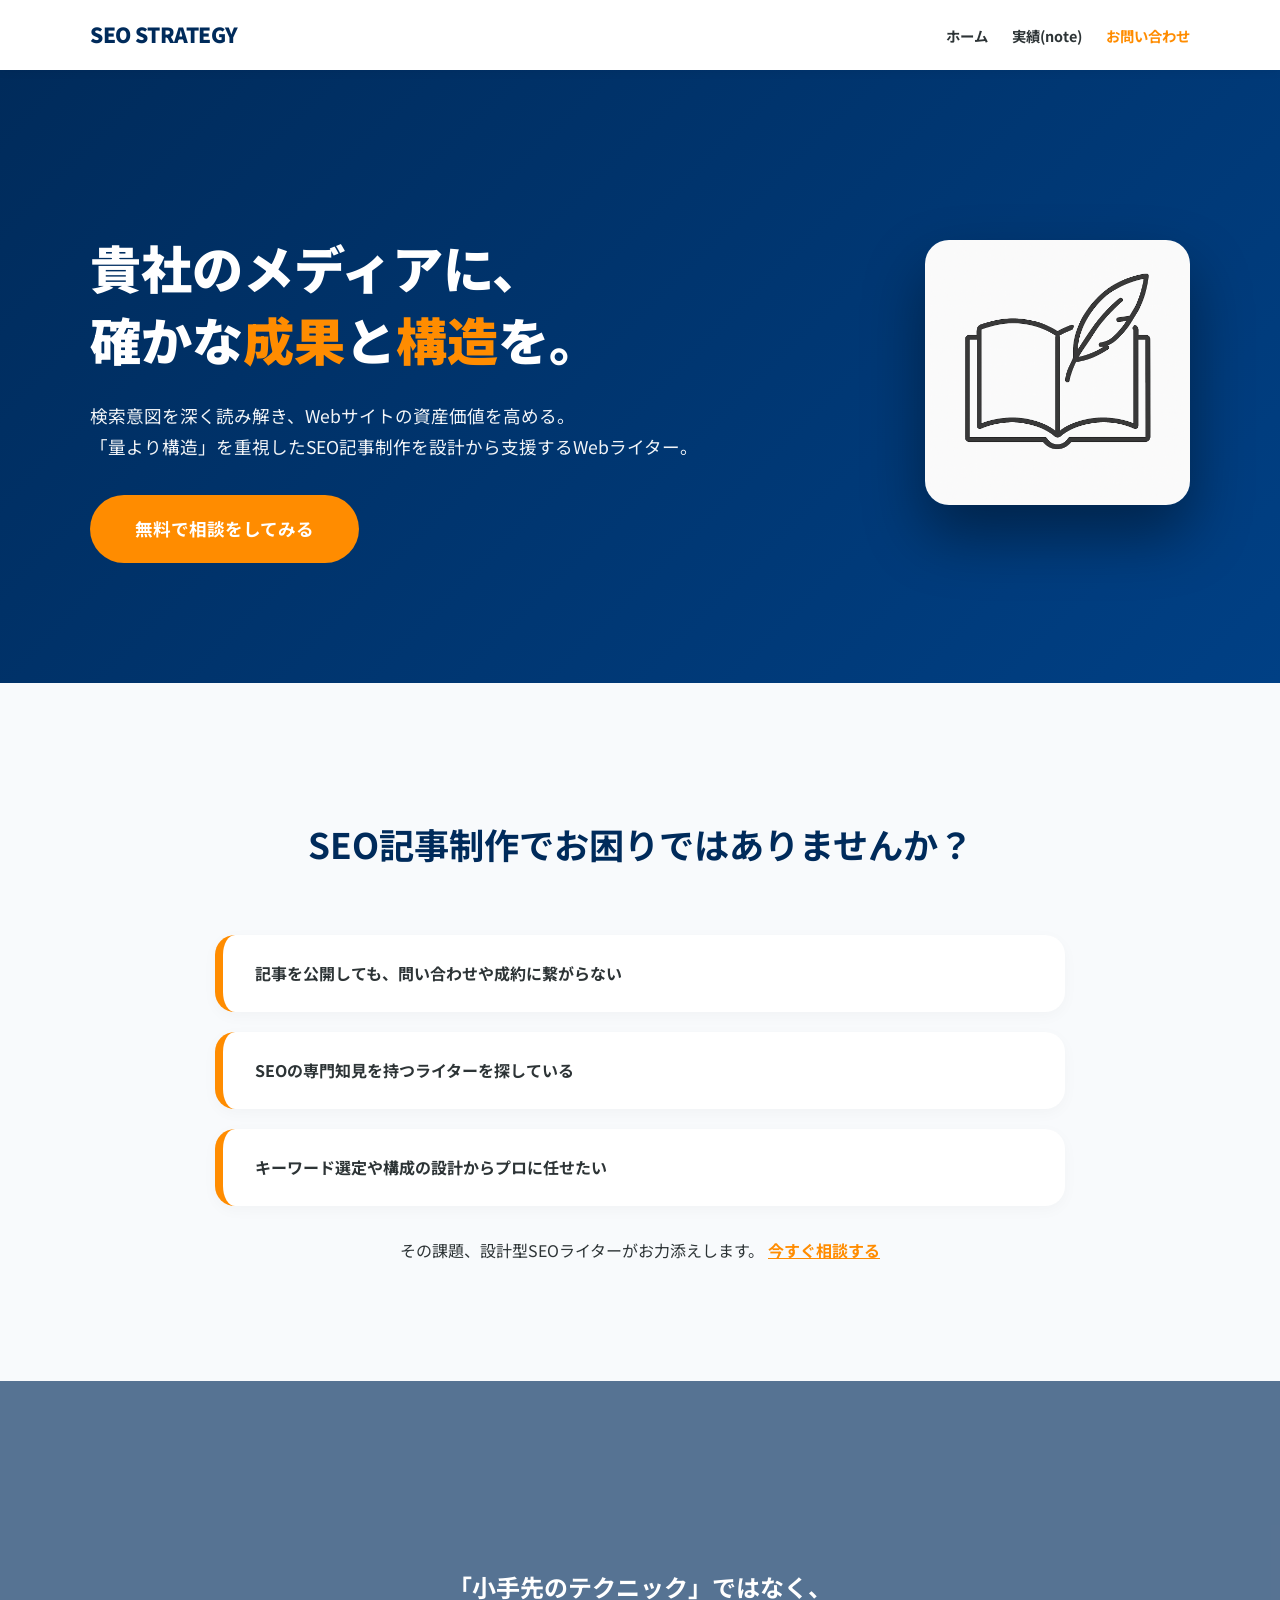
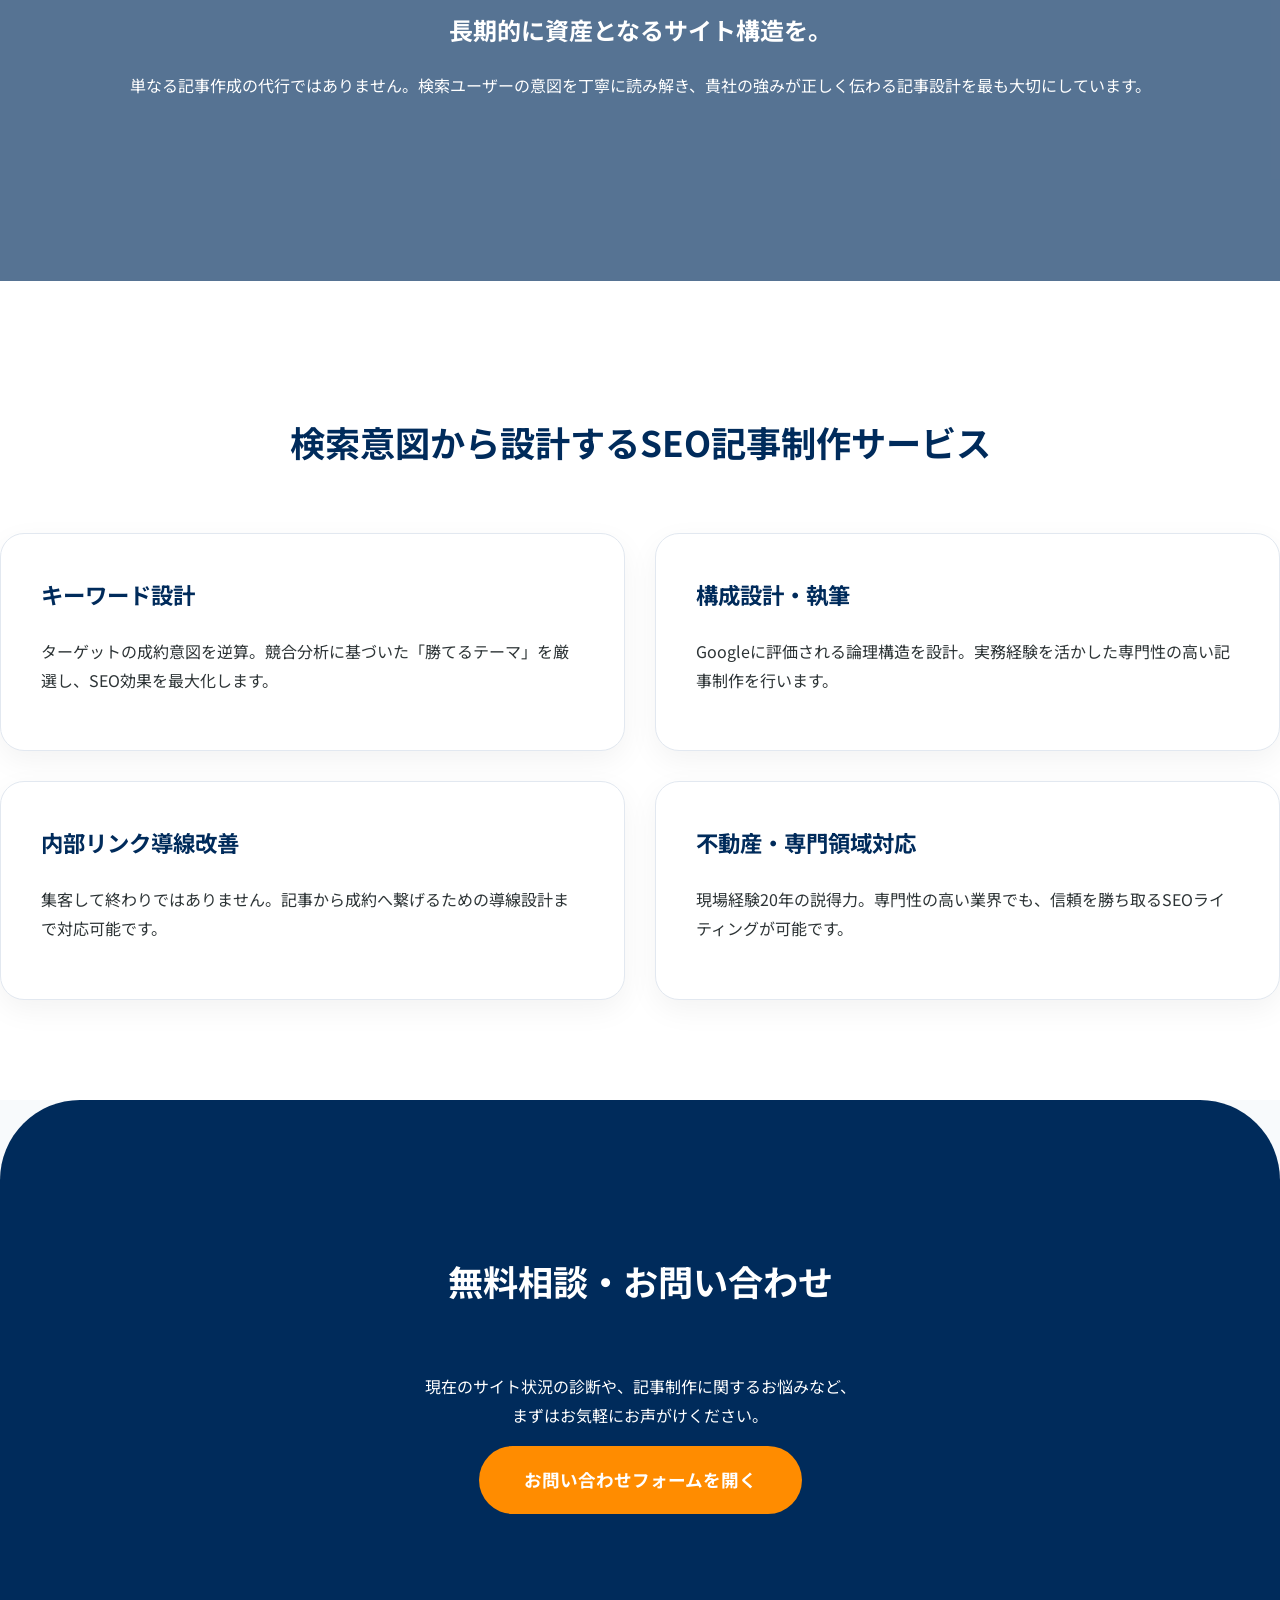
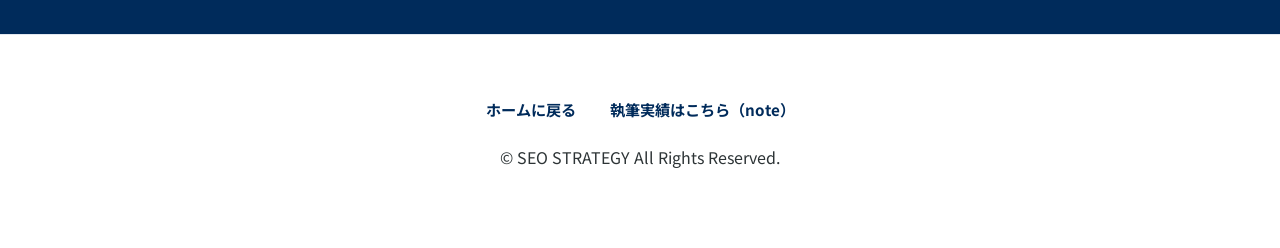
==== lp-seo.html @ 0bffab8c "Update lp-seo.html" ====
<!DOCTYPE html>
<html lang="ja">
<head>
<meta charset="UTF-8">
<meta name="viewport" content="width=device-width, initial-scale=1.0">
<!-- SEO診断反映：タイトルとMetaタグ -->
<title>SEO記事制作｜検索意図から設計するWebライター</title>
<meta name="description" content="SEO記事制作でお困りの企業様へ。検索意図の分析から構成設計まで、成果にこだわるWebライターが貴社のメディア運営をサポートします。">

<!-- Google Fonts -->
<link rel="preconnect" href="https://fonts.googleapis.com">
<link rel="preconnect" href="https://fonts.gstatic.com" crossorigin>
<link href="https://fonts.googleapis.com/css2?family=Noto+Sans+JP:wght@400;700;900&display=swap" rel="stylesheet">

<style>
:root{
  --primary: #002B5B;
  --accent: #FF8C00;
  --bg-light: #F8FAFC;
  --surface: #ffffff;
  --text-main: #2D3436;
  --text-sub: #636E72;
  --line: #E2E8F0;
  --max-width: 1100px;
}

*{
  box-sizing: border-box;
}

html {
  scroll-behavior: smooth;
}

body{
  margin: 0;
  font-family: 'Noto Sans JP', sans-serif;
  background: var(--bg-light);
  color: var(--text-main);
  line-height: 1.8;
  overflow-x: hidden;
}

/* ① フェードイン用CSS */
.fade {
  opacity: 0;
  transform: translateY(30px);
  transition: opacity 1s ease-out, transform 0.8s ease-out;
}

.fade.show {
  opacity: 1;
  transform: translateY(0);
}

.delay-1 { transition-delay: 0.2s; }
.delay-2 { transition-delay: 0.4s; }
.delay-3 { transition-delay: 0.6s; }
.delay-4 { transition-delay: 0.8s; }

/* ヘッダー */
header {
  background: rgba(255, 255, 255, 0.9);
  height: 70px;
  display: flex;
  align-items: center;
  position: sticky;
  top: 0;
  z-index: 1000;
  box-shadow: 0 2px 10px rgba(0,0,0,0.05);
  backdrop-filter: blur(10px);
}

.header-inner {
  width: min(100% - 40px, var(--max-width));
  margin: auto;
  display: flex;
  justify-content: space-between;
  align-items: center;
}

.logo {
  font-weight: 900;
  font-size: 1.3rem;
  color: var(--primary);
  text-decoration: none;
  letter-spacing: -0.02em;
}

.nav-links a {
  margin-left: 20px;
  text-decoration: none;
  color: var(--text-main);
  font-size: 0.9rem;
  font-weight: bold;
}

/* ヒーローエリア */
.hero{
  background: linear-gradient(135deg, var(--primary) 0%, #004085 100%);
  color: #fff;
  padding: 120px 0;
}

.hero-grid{
  display: grid;
  grid-template-columns: 1.5fr 0.5fr; 
  gap: 40px;
  align-items: center;
  width: min(100% - 40px, var(--max-width));
  margin: auto;
}

.hero-copy h1{
  font-size: clamp(1.8rem, 4.5vw, 3.2rem);
  line-height: 1.4;
  margin-bottom: 24px;
  font-weight: 900;
}

.hero-copy h1 span{ color: var(--accent); }

.hero-copy p{
  font-size: 1.1rem;
  margin-bottom: 32px;
  opacity: 0.95;
}

.hero-image img{
  width: 100%;
  max-width: 380px;
  border-radius: 24px;
  box-shadow: 0 30px 60px rgba(0,0,0,0.4);
  animation: float 6s ease-in-out infinite;
}

@keyframes float {
  0%, 100% { transform: translateY(0px); }
  50% { transform: translateY(-15px); }
}

/* ボタン */
.btn{
  display: inline-block;
  padding: 18px 45px;
  background: var(--accent);
  color: #fff;
  border-radius: 100px;
  font-weight: 700;
  text-decoration: none;
  transition: transform 0.3s, background 0.3s;
  border: none;
  cursor: pointer;
  font-size: 1.1rem;
}

.btn:hover {
  transform: scale(1.05); /* ②ボタンアニメーション */
  background: #ff9d26;
}

.guide-link {
  color: var(--accent);
  font-weight: bold;
  text-decoration: underline;
}

.section{ padding: 100px 0; }

.section-title{
  text-align: center;
  margin-bottom: 60px;
}

.section-title h2{
  font-size: clamp(1.6rem, 4vw, 2.2rem);
  font-weight: 700;
  color: var(--primary);
}

/* ★ パララックスブロック（about-bg.jpgを使用・絶対に固定） */
.about-parallax {
  height: 500px;
  position: relative;
  display: flex;
  align-items: center;
  justify-content: center;
  color: #fff;
  text-align: center;
  background-image: url('about-bg.jpg'); /* 指定のJPGファイル */
  background-attachment: fixed; /* パララックス */
  background-position: center;
  background-repeat: no-repeat;
  background-size: cover;
  z-index: 1;
}

.about-parallax::before {
  content: "";
  position: absolute;
  top: 0; left: 0; width: 100%; height: 100%;
  background: rgba(0, 43, 91, 0.65);
  z-index: 2;
}

.about-content {
  position: relative;
  z-index: 3;
  padding: 0 20px;
}

/* カード */
.card{
  background: var(--surface);
  border-radius: 24px;
  padding: 40px;
  box-shadow: 0 10px 30px rgba(0,0,0,0.05);
  height: 100%;
  border: 1px solid var(--line);
}

.card h3 { color: var(--primary); margin-top: 0; font-size: 1.4rem; }

.grid-2{ display: grid; grid-template-columns: repeat(2, 1fr); gap: 30px; }

/* お悩み項目 */
.pain-list { max-width: 850px; margin: 0 auto; }
.pain-item {
  background: #fff;
  padding: 24px 32px;
  border-radius: 20px;
  margin-bottom: 20px;
  display: flex;
  align-items: center;
  font-weight: bold;
  border-left: 8px solid var(--accent);
  box-shadow: 0 4px 15px rgba(0,0,0,0.03);
}

/* 問い合わせエリア */
.contact-section {
  background: var(--primary);
  color: #fff;
  padding: 120px 0;
  text-align: center;
  border-radius: 80px 80px 0 0;
}

.contact-box {
  max-width: 800px;
  margin: 0 auto;
}

/* フッター（内部リンク維持） */
footer{
  text-align: center;
  padding: 60px 0;
  background: #fff;
  border-top: 1px solid var(--line);
}

.footer-links { margin-bottom: 20px; }
.footer-links a { margin: 0 15px; text-decoration: none; color: var(--primary); font-size: 0.95rem; font-weight: bold; }

/* ④ スマホ最適化（768px） */
@media (max-width: 768px) {
  .hero { padding: 40px 20px; } 
  .hero-grid { grid-template-columns: 1fr; text-align: center; }
  .hero-image { display: none; }
  .grid-2 { grid-template-columns: 1fr; }
  /* スマホは固定解除 */
  .about-parallax { background-attachment: scroll; height: 350px; }
}
</style>
</head>

<body>

<header>
  <div class="header-inner">
    <a href="index.html" class="logo">SEO STRATEGY</a>
    <nav class="nav-links">
      <a href="index.html">ホーム</a>
      <a href="https://note.com/merry_ivy6817" target="_blank">実績(note)</a>
      <a href="https://forms.gle/dQfw9dndEWchBaC2A" target="_blank" style="color:var(--accent);">お問い合わせ</a>
    </nav>
  </div>
</header>

<section class="hero fade">
  <div class="hero-grid">
    <div class="hero-copy">
      <h1>
        貴社のメディアに、<br>
        確かな<span>成果</span>と<span>構造</span>を。
      </h1>
      <p>
        検索意図を深く読み解き、Webサイトの資産価値を高める。<br>
        「量より構造」を重視したSEO記事制作を設計から支援するWebライター。
      </p>
      <a class="btn" href="https://forms.gle/dQfw9dndEWchBaC2A" target="_blank">無料で相談をしてみる</a>
    </div>
    <div class="hero-image">
      <img src="seo-hero.png" alt="SEO記事制作を支援するWebライター">
    </div>
  </div>
</section>

<section class="section">
  <div class="container">
    <div class="section-title fade">
      <h2>SEO記事制作でお困りではありませんか？</h2>
    </div>
    <div class="pain-list">
      <div class="pain-item fade">記事を公開しても、問い合わせや成約に繋がらない</div>
      <div class="pain-item fade">SEOの専門知見を持つライターを探している</div>
      <div class="pain-item fade">キーワード選定や構成の設計からプロに任せたい</div>
    </div>
    <div style="text-align: center; margin-top: 30px;" class="fade">
      <p>その課題、設計型SEOライターがお力添えします。 <a href="https://forms.gle/dQfw9dndEWchBaC2A" target="_blank" class="guide-link">今すぐ相談する</a></p>
    </div>
  </div>
</section>

<!-- パララックス（セクション自体にfadeをつけないのがコツです） -->
<section class="about-parallax">
  <div class="about-content fade">
    <h2>「小手先のテクニック」ではなく、<br>長期的に資産となるサイト構造を。</h2>
    <p>単なる記事作成の代行ではありません。検索ユーザーの意図を丁寧に読み解き、貴社の強みが正しく伝わる記事設計を最も大切にしています。</p>
  </div>
</section>

<section class="section" style="background:#fff;">
  <div class="container">
    <div class="section-title fade">
      <h2>検索意図から設計するSEO記事制作サービス</h2>
    </div>
    <div class="grid-2">
      <div class="card fade delay-1">
        <h3>キーワード設計</h3>
        <p>ターゲットの成約意図を逆算。競合分析に基づいた「勝てるテーマ」を厳選し、SEO効果を最大化します。</p>
      </div>
      <div class="card fade delay-2">
        <h3>構成設計・執筆</h3>
        <p>Googleに評価される論理構造を設計。実務経験を活かした専門性の高い記事制作を行います。</p>
      </div>
      <div class="card fade delay-3">
        <h3>内部リンク導線改善</h3>
        <p>集客して終わりではありません。記事から成約へ繋げるための導線設計まで対応可能です。</p>
      </div>
      <div class="card fade delay-4">
        <h3>不動産・専門領域対応</h3>
        <p>現場経験20年の説得力。専門性の高い業界でも、信頼を勝ち取るSEOライティングが可能です。</p>
      </div>
    </div>
  </div>
</section>

<section class="contact-section" id="contact">
  <div class="container fade">
    <div class="section-title">
      <h2 style="color:#fff">無料相談・お問い合わせ</h2>
    </div>
    <div class="contact-box">
      <p>
        現在のサイト状況の診断や、記事制作に関するお悩みなど、<br>
        まずはお気軽にお声がけください。
      </p>
      <a class="btn" href="https://forms.gle/dQfw9dndEWchBaC2A" target="_blank">お問い合わせフォームを開く</a>
    </div>
  </div>
</section>

<footer>
  <div class="footer-links fade">
    <a href="index.html">ホームに戻る</a>
    <a href="https://note.com/merry_ivy6817" target="_blank">執筆実績はこちら（note）</a>
  </div>
  <p>© SEO STRATEGY All Rights Reserved.</p>
</footer>

<script>
// ① フェードイン用スクリプト（指定通り）
const elements = document.querySelectorAll('.fade');

const handleScroll = () => {
  elements.forEach(el => {
    const position = el.getBoundingClientRect().top;
    if (position < window.innerHeight * 0.9) {
      el.classList.add('show');
    }
  });
};

window.addEventListener('scroll', handleScroll);
window.addEventListener('load', handleScroll);
handleScroll(); 
</script>

</body>
</html>
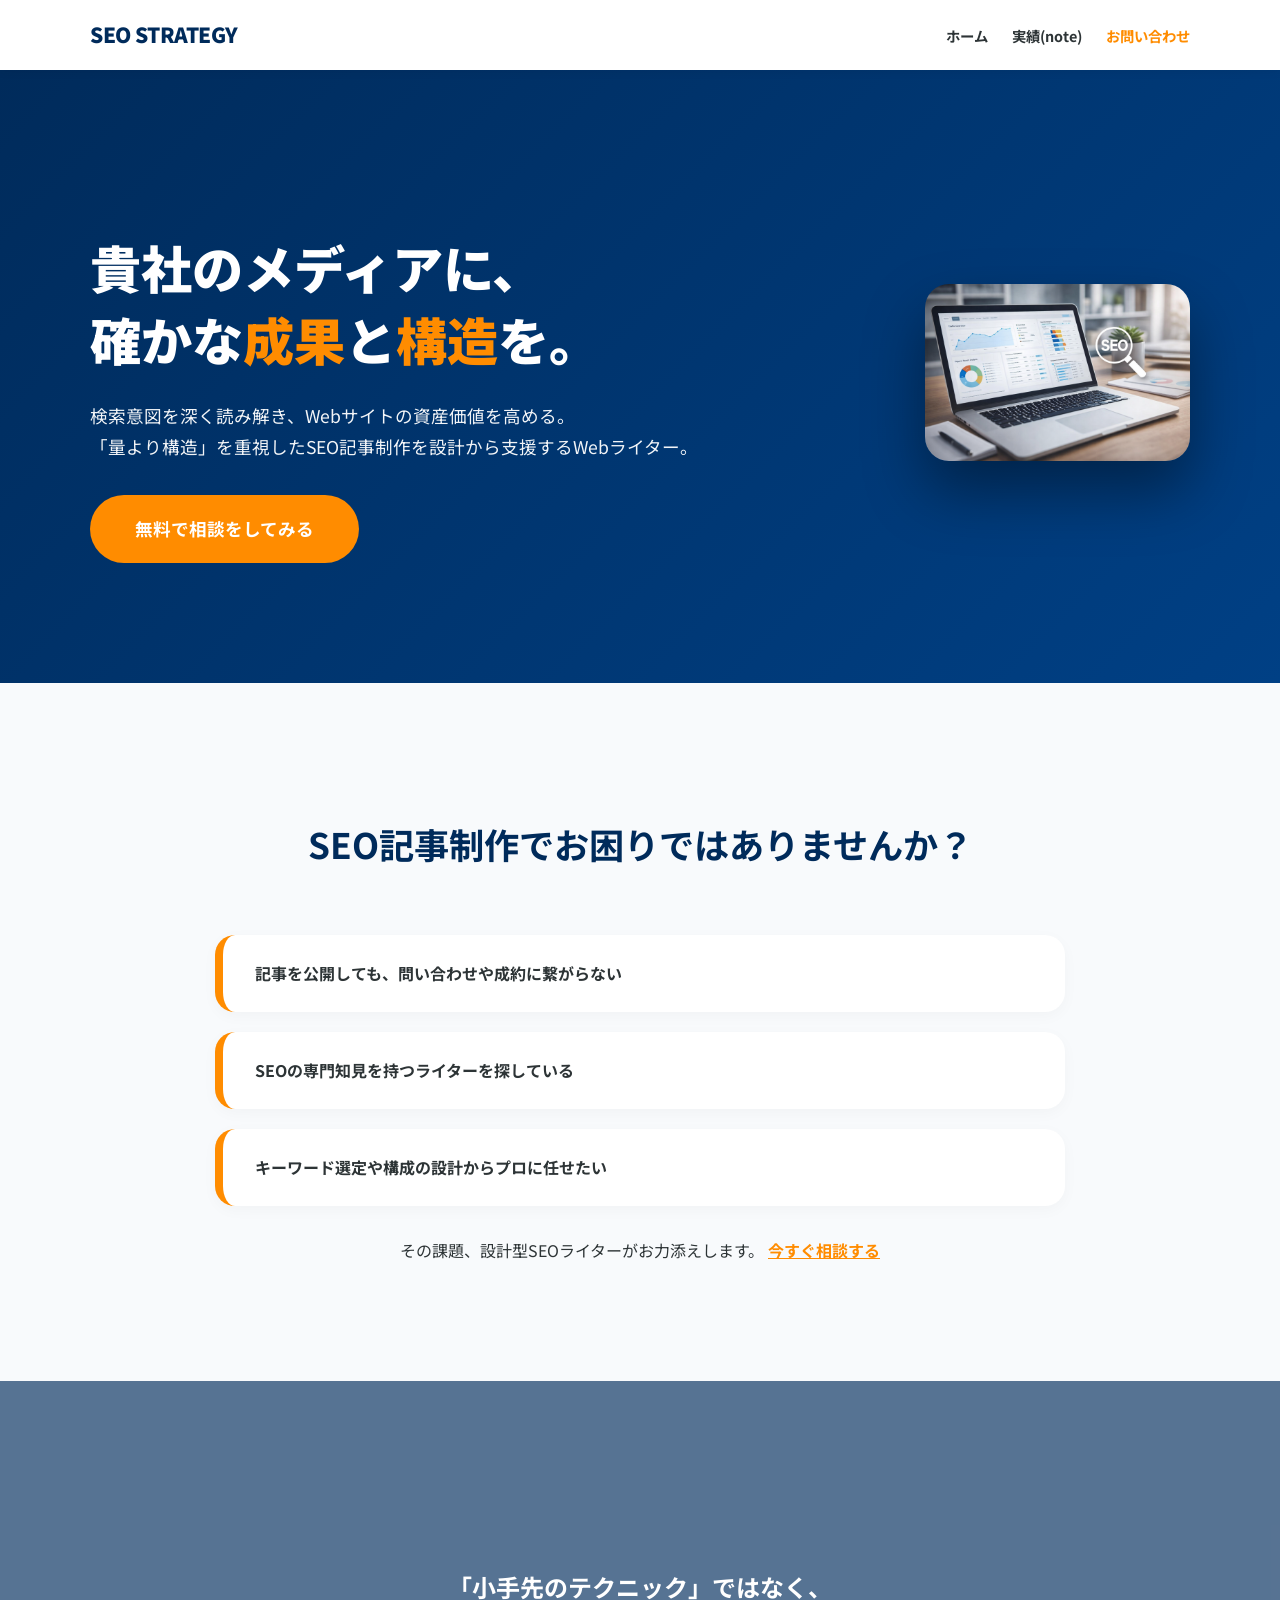
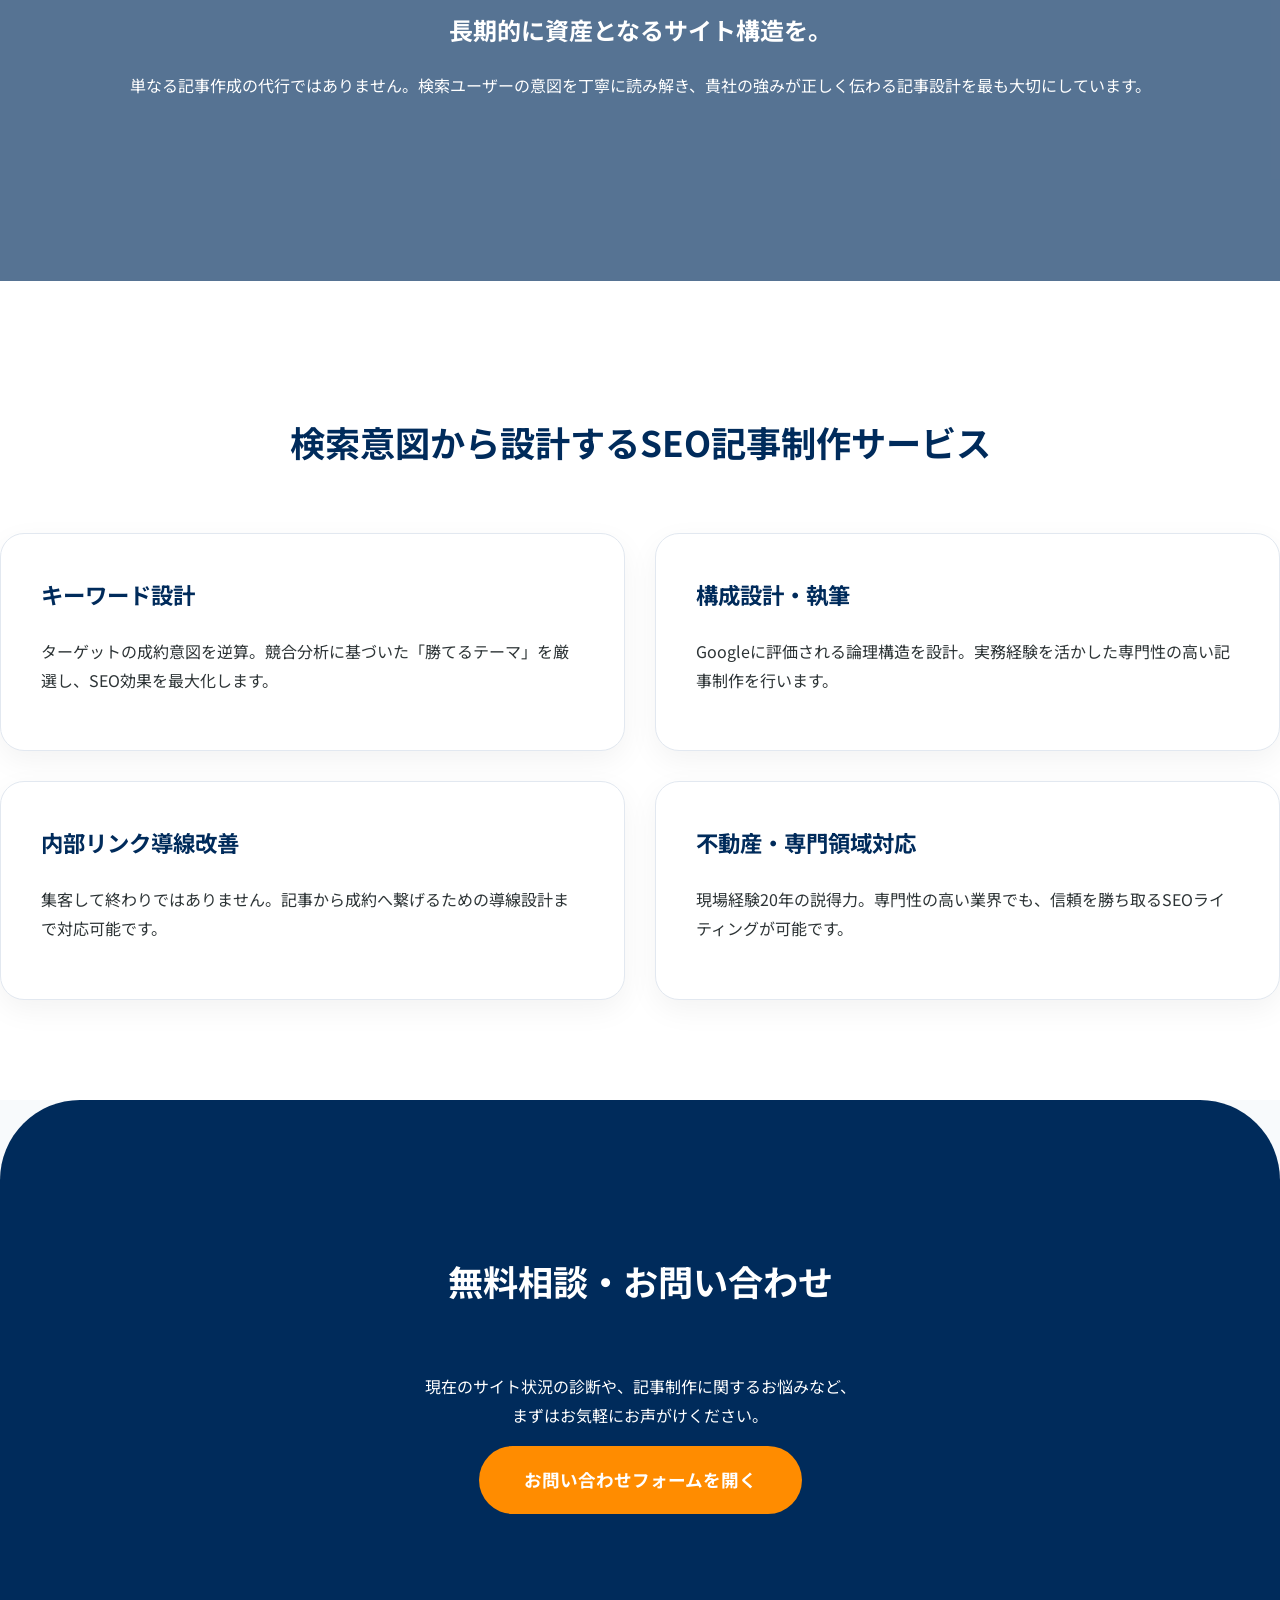
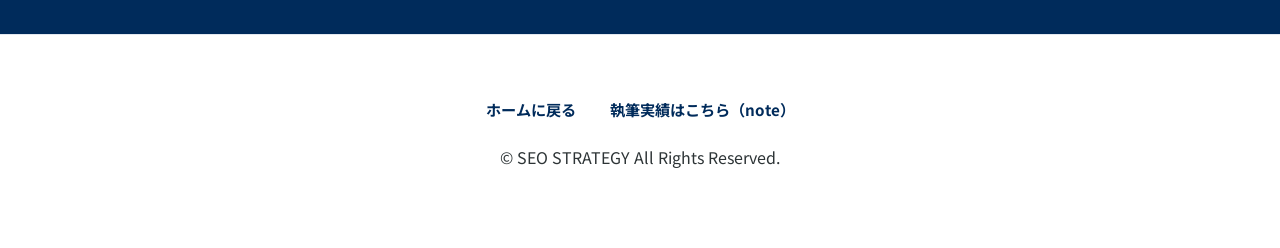
==== commit 3c4553ad: "Update lp-seo.html" ====
--- a/lp-seo.html
+++ b/lp-seo.html
@@ -301,7 +301,7 @@
       <a class="btn" href="https://forms.gle/dQfw9dndEWchBaC2A" target="_blank">無料で相談をしてみる</a>
     </div>
     <div class="hero-image">
-      <img src="seo-hero.png" alt="SEO記事制作を支援するWebライター">
+      <img src="seo-hero.jpg" alt="SEO記事制作を支援するWebライター">
     </div>
   </div>
 </section>
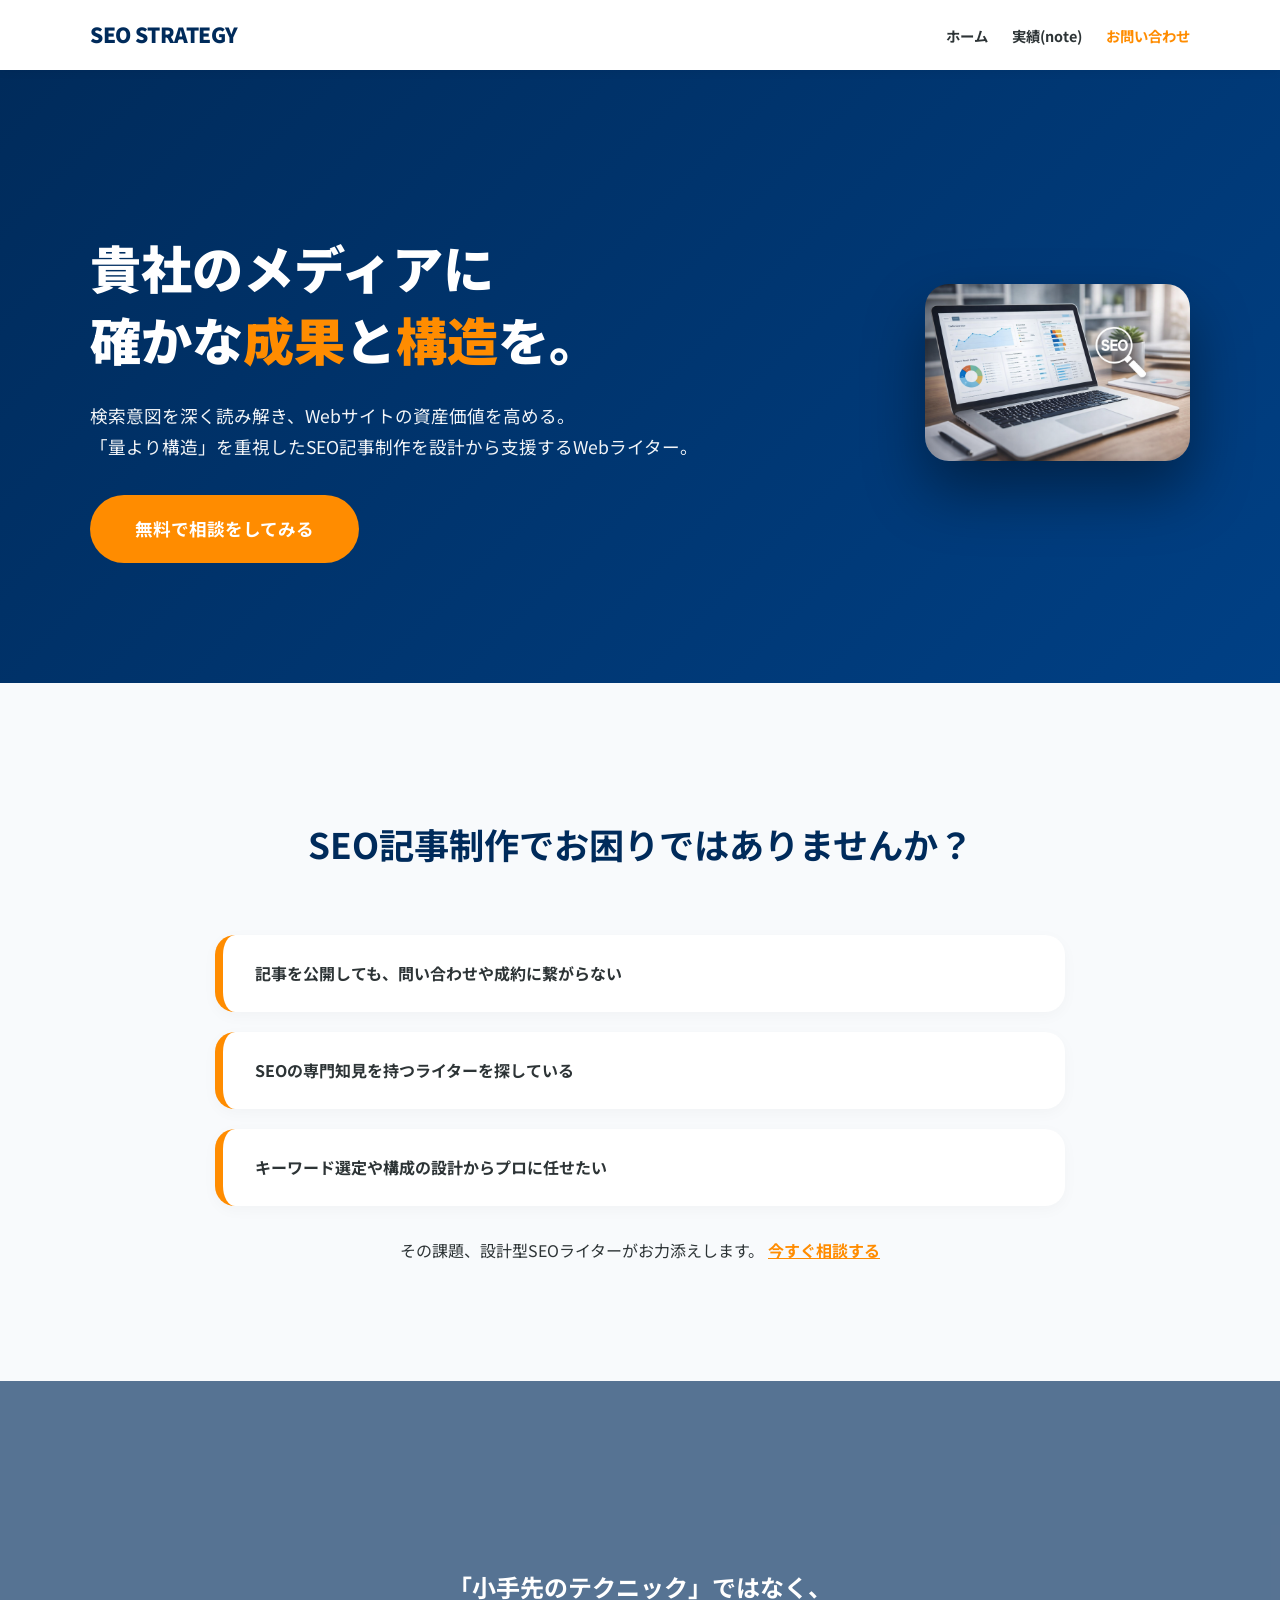
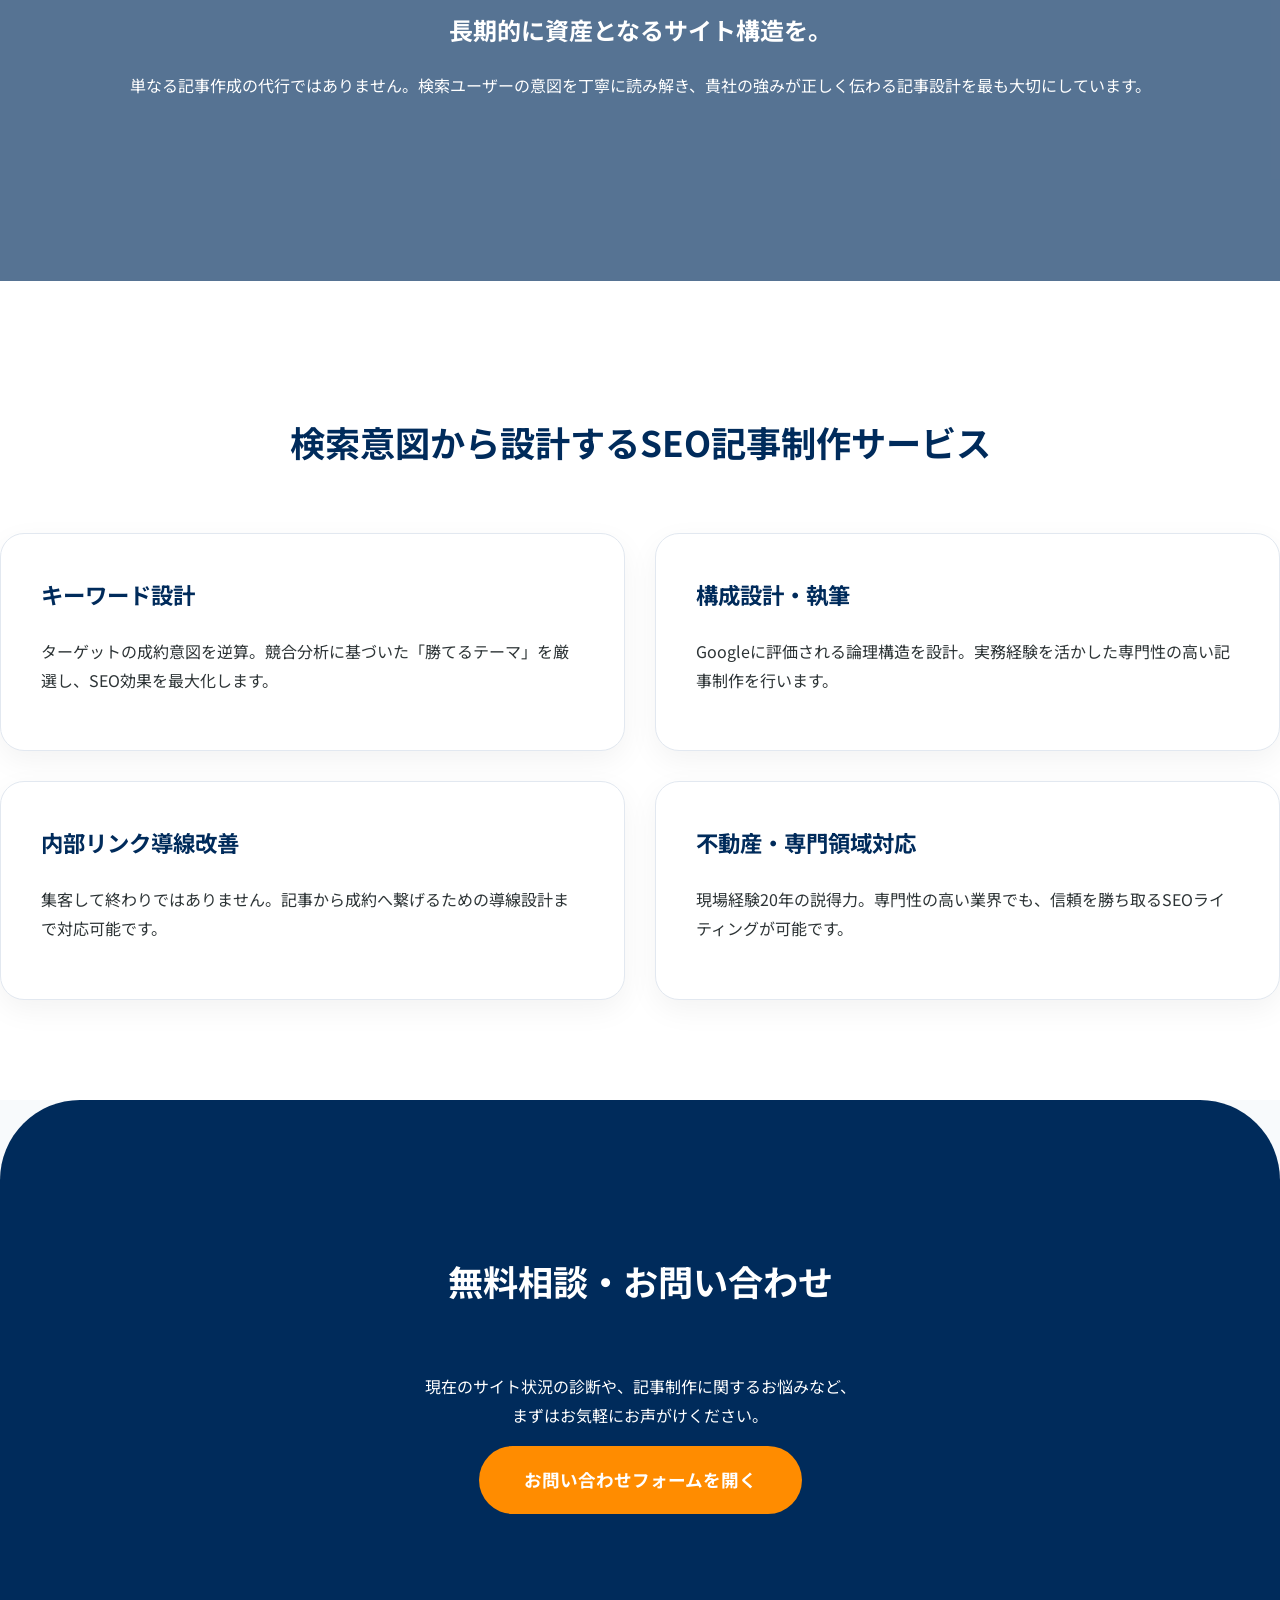
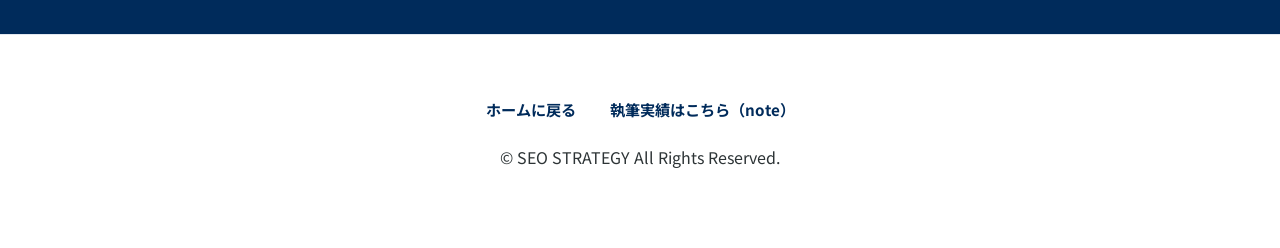
==== commit 3ecc5fa9: "Update lp-seo.html" ====
--- a/lp-seo.html
+++ b/lp-seo.html
@@ -291,7 +291,7 @@
   <div class="hero-grid">
     <div class="hero-copy">
       <h1>
-        貴社のメディアに、<br>
+        貴社のメディアに<br>
         確かな<span>成果</span>と<span>構造</span>を。
       </h1>
       <p>
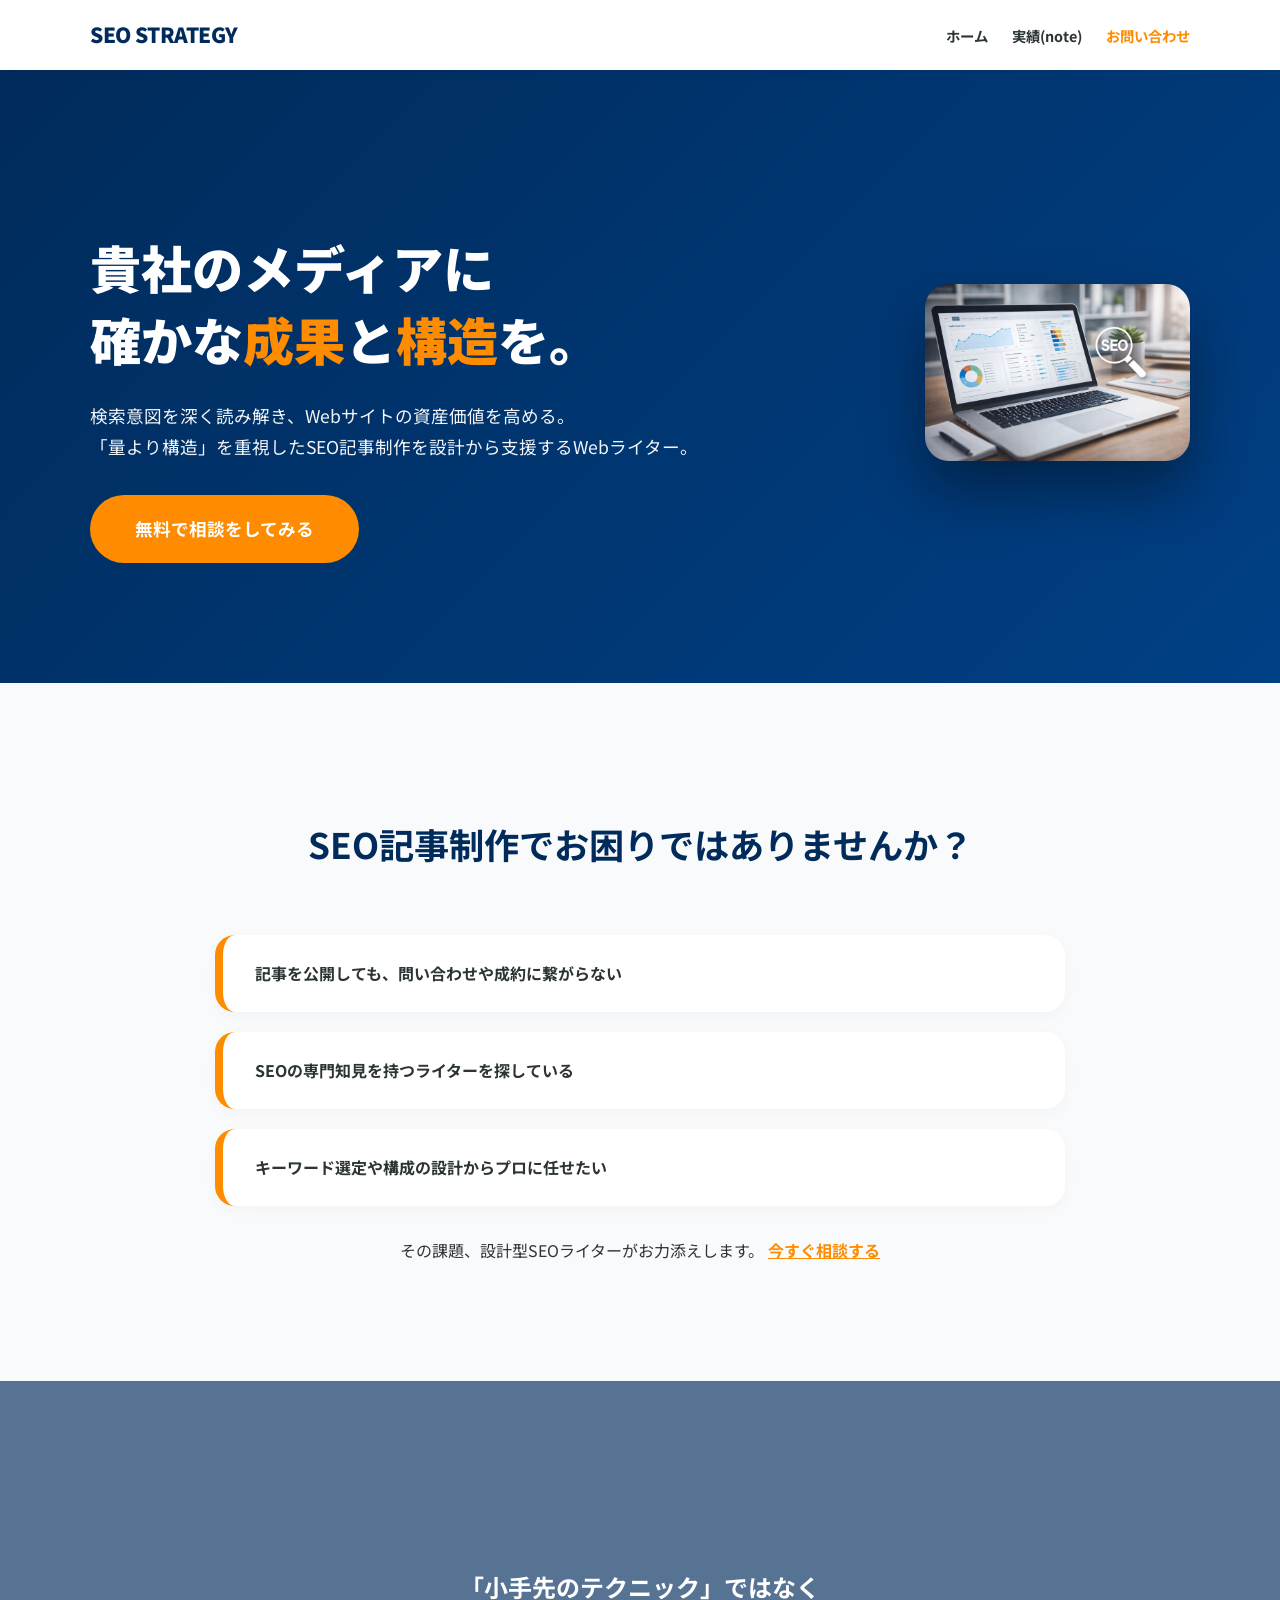
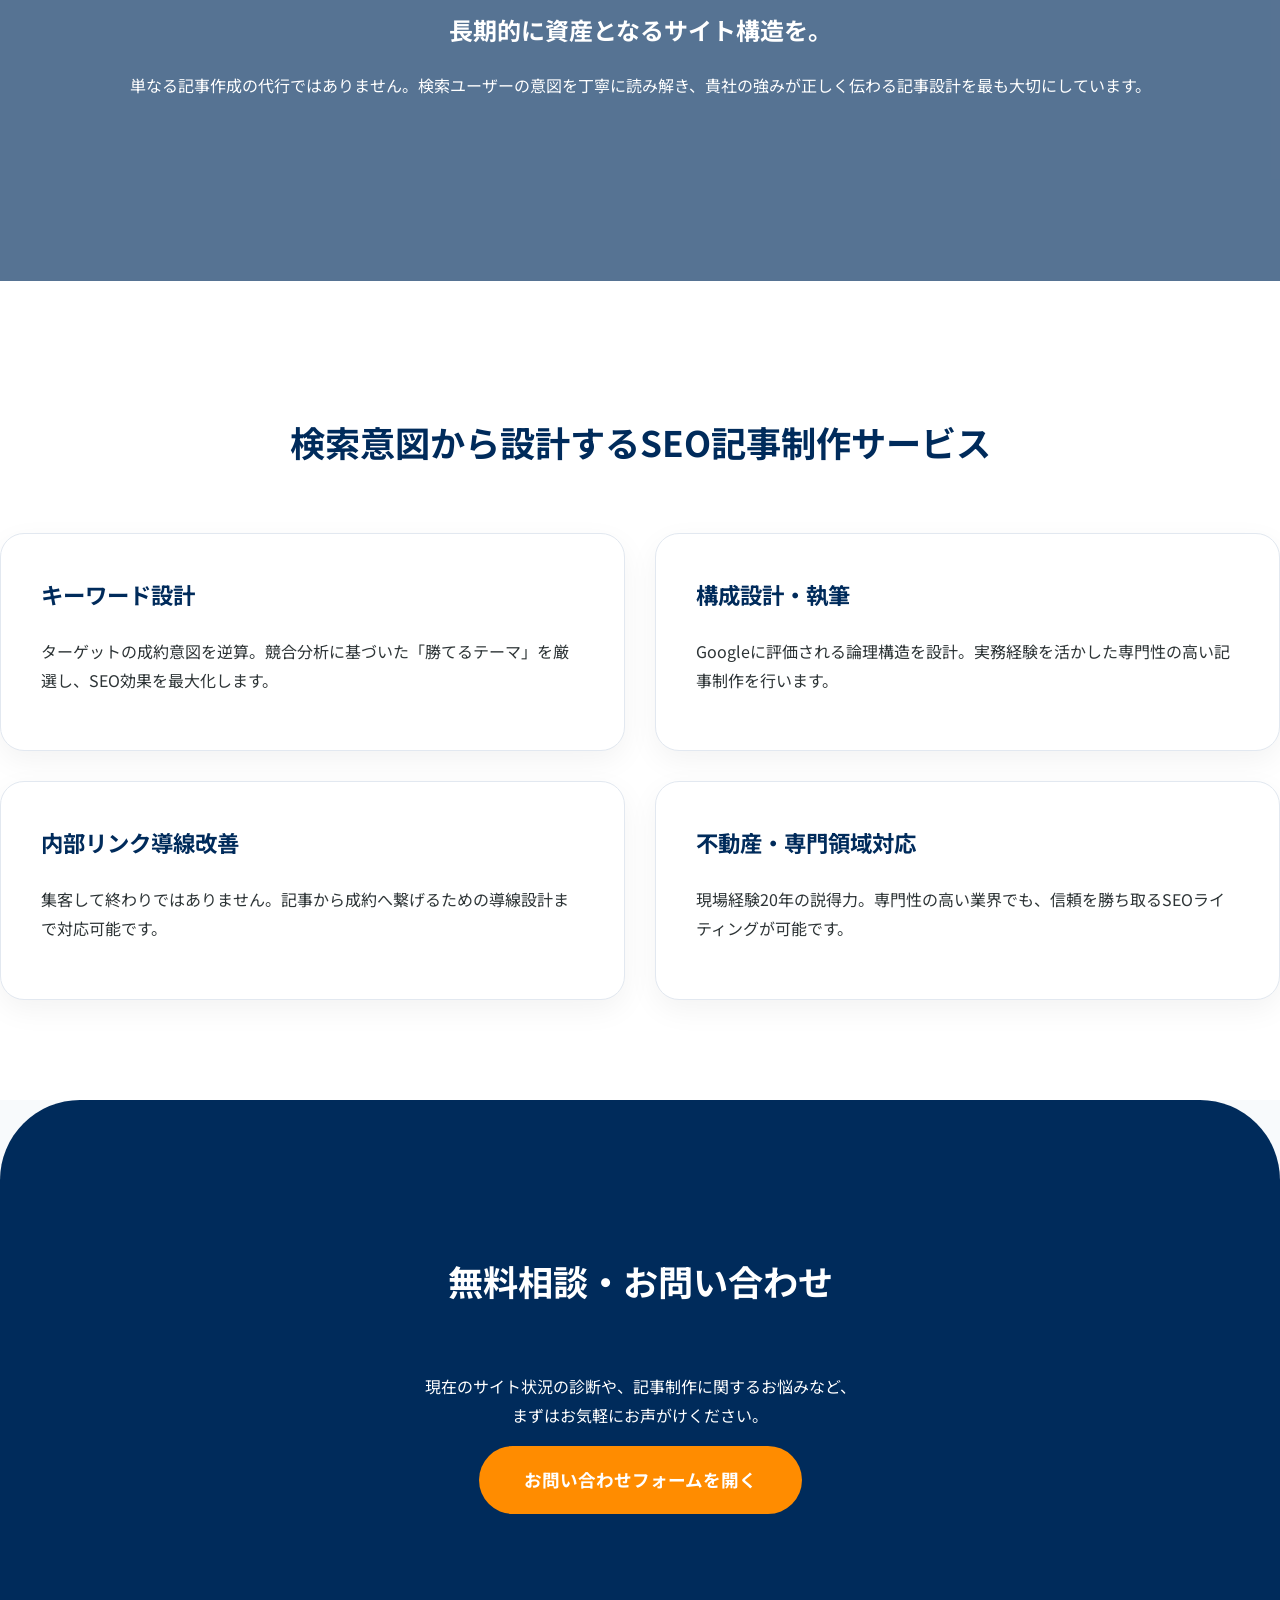
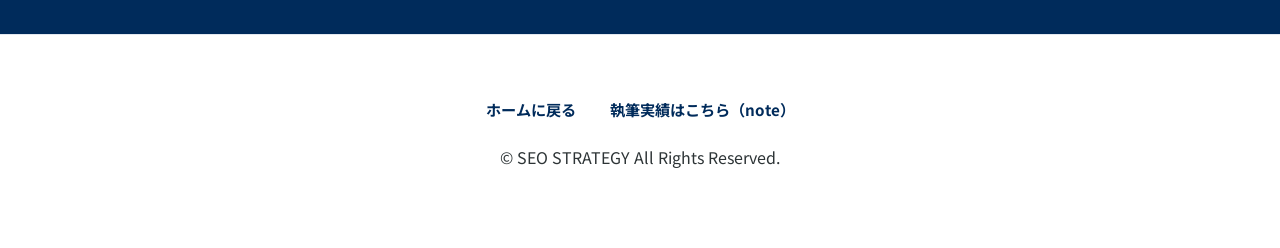
==== commit 8b72f572: "Update lp-seo.html" ====
--- a/lp-seo.html
+++ b/lp-seo.html
@@ -325,7 +325,7 @@
 <!-- パララックス（セクション自体にfadeをつけないのがコツです） -->
 <section class="about-parallax">
   <div class="about-content fade">
-    <h2>「小手先のテクニック」ではなく、<br>長期的に資産となるサイト構造を。</h2>
+    <h2>「小手先のテクニック」ではなく<br>長期的に資産となるサイト構造を。</h2>
     <p>単なる記事作成の代行ではありません。検索ユーザーの意図を丁寧に読み解き、貴社の強みが正しく伝わる記事設計を最も大切にしています。</p>
   </div>
 </section>
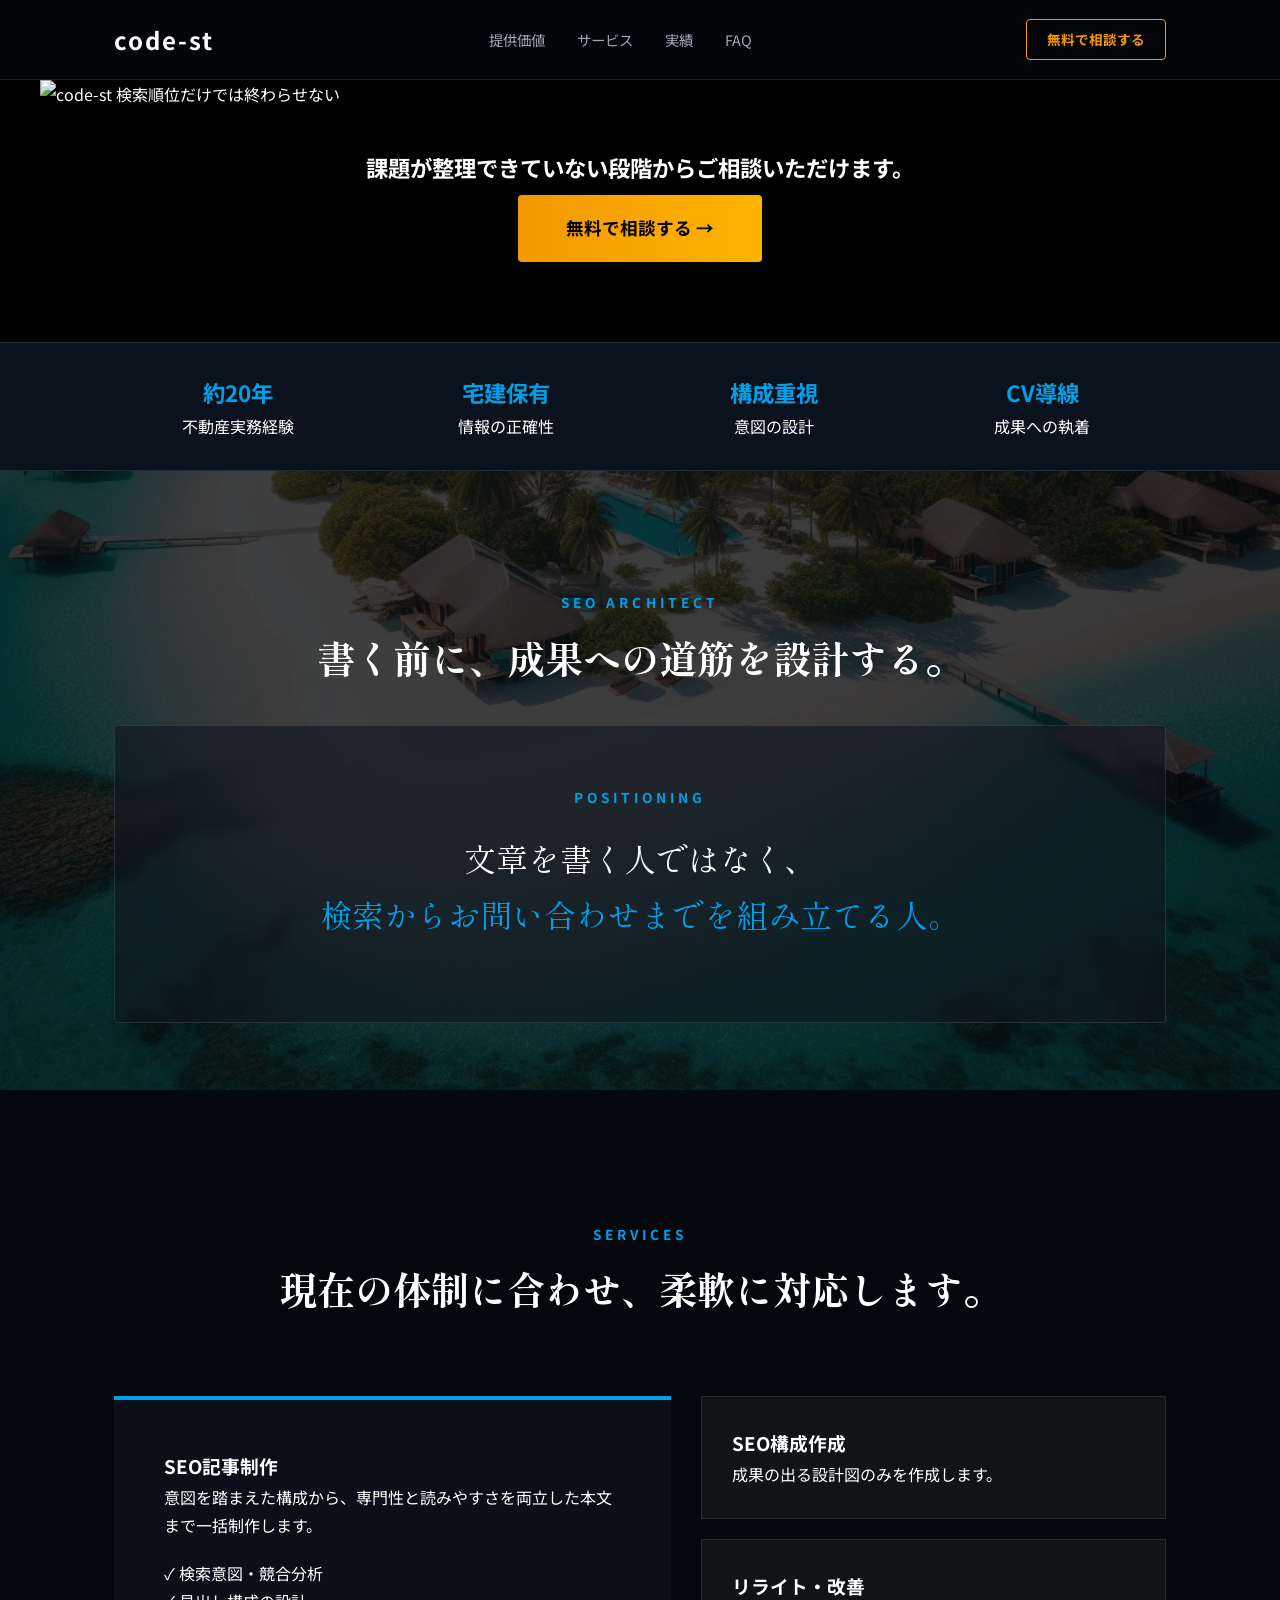
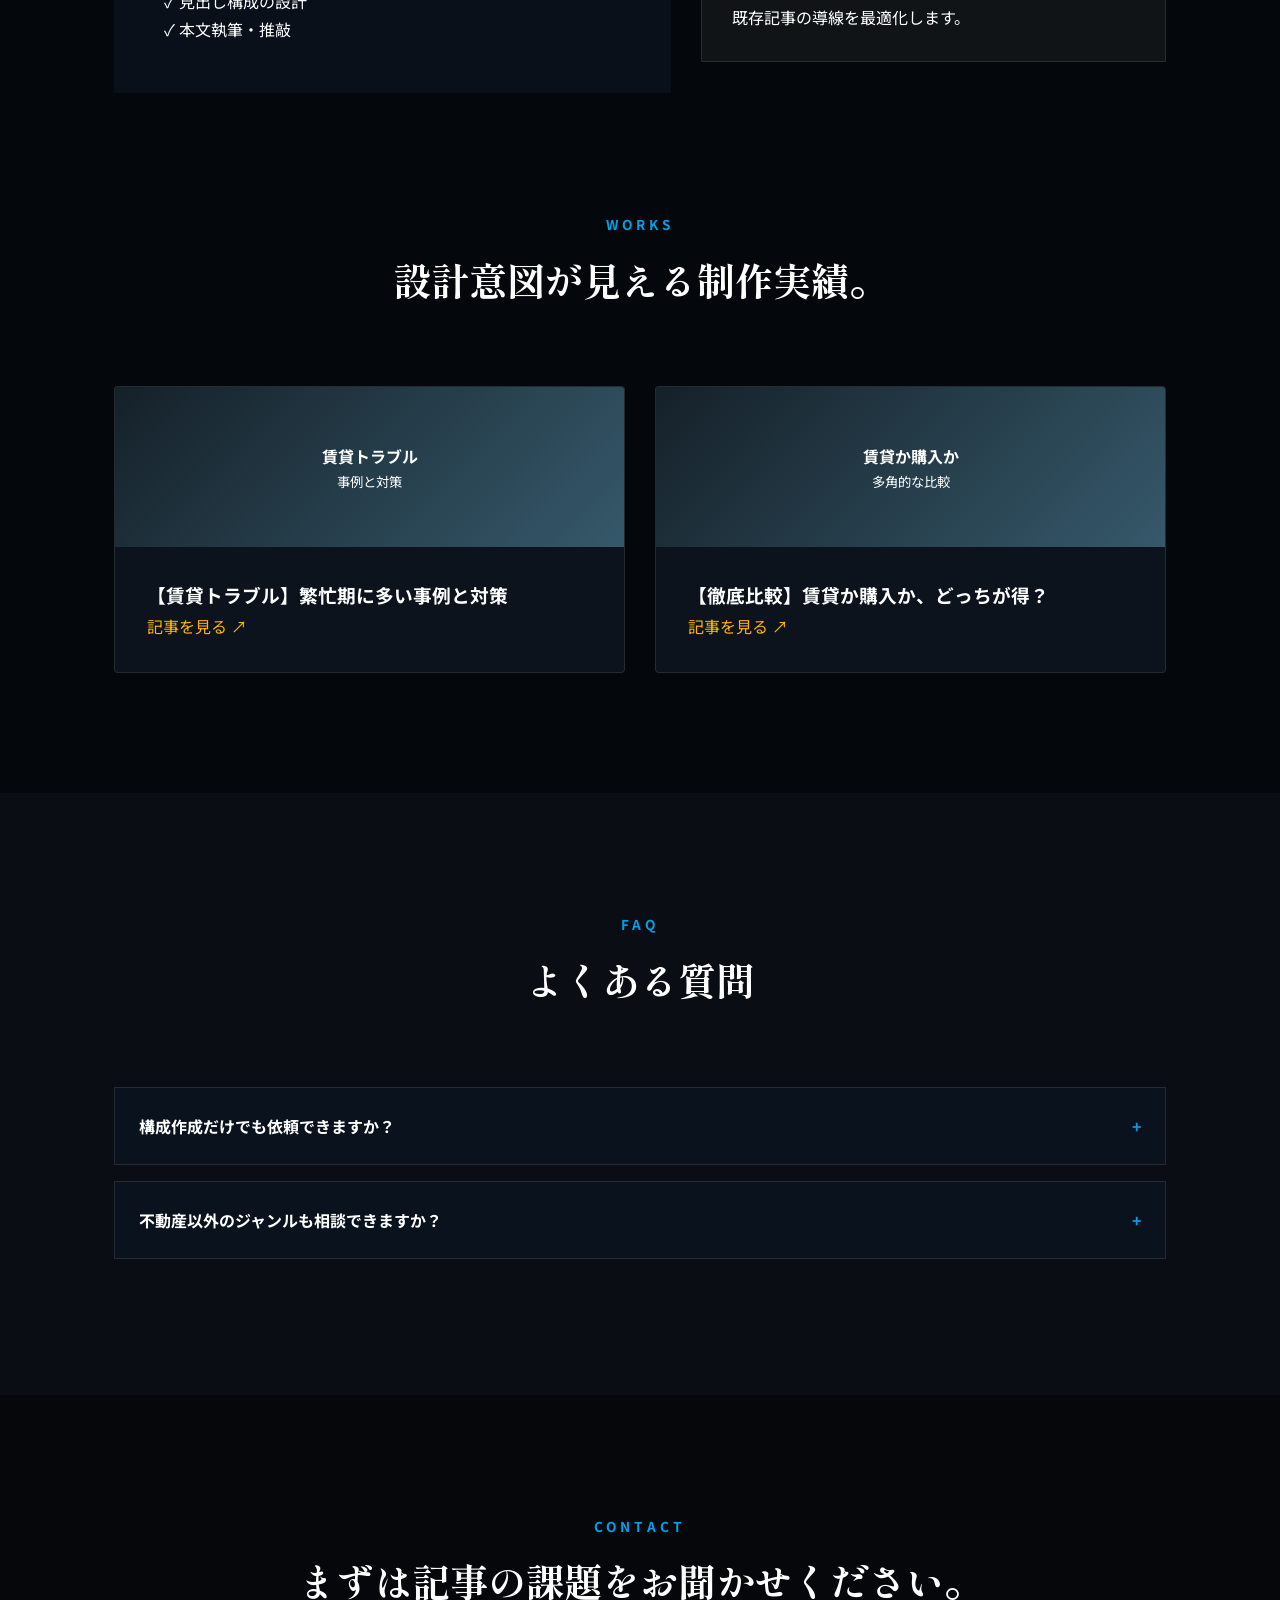
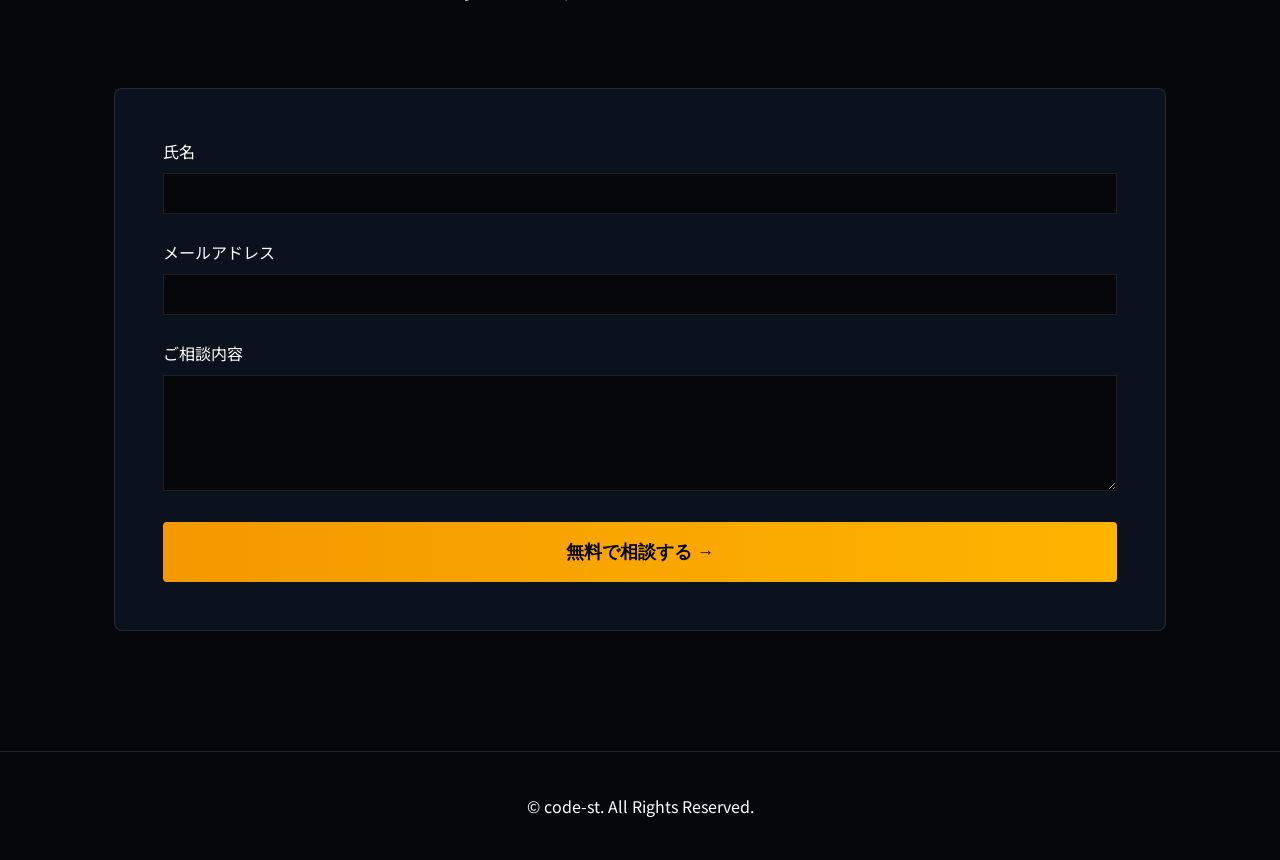
==== commit 482b9b26: "Update lp-seo.html" ====
--- a/lp-seo.html
+++ b/lp-seo.html
@@ -1,401 +1,310 @@
 <!DOCTYPE html>
 <html lang="ja">
 <head>
-<meta charset="UTF-8">
-<meta name="viewport" content="width=device-width, initial-scale=1.0">
-<!-- SEO診断反映：タイトルとMetaタグ -->
-<title>SEO記事制作｜検索意図から設計するWebライター</title>
-<meta name="description" content="SEO記事制作でお困りの企業様へ。検索意図の分析から構成設計まで、成果にこだわるWebライターが貴社のメディア運営をサポートします。">
-
-<!-- Google Fonts -->
-<link rel="preconnect" href="https://fonts.googleapis.com">
-<link rel="preconnect" href="https://fonts.gstatic.com" crossorigin>
-<link href="https://fonts.googleapis.com/css2?family=Noto+Sans+JP:wght@400;700;900&display=swap" rel="stylesheet">
-
-<style>
-:root{
-  --primary: #002B5B;
-  --accent: #FF8C00;
-  --bg-light: #F8FAFC;
-  --surface: #ffffff;
-  --text-main: #2D3436;
-  --text-sub: #636E72;
-  --line: #E2E8F0;
-  --max-width: 1100px;
-}
-
-*{
-  box-sizing: border-box;
-}
-
-html {
-  scroll-behavior: smooth;
-}
-
-body{
-  margin: 0;
-  font-family: 'Noto Sans JP', sans-serif;
-  background: var(--bg-light);
-  color: var(--text-main);
-  line-height: 1.8;
-  overflow-x: hidden;
-}
-
-/* ① フェードイン用CSS */
-.fade {
-  opacity: 0;
-  transform: translateY(30px);
-  transition: opacity 1s ease-out, transform 0.8s ease-out;
-}
-
-.fade.show {
-  opacity: 1;
-  transform: translateY(0);
-}
-
-.delay-1 { transition-delay: 0.2s; }
-.delay-2 { transition-delay: 0.4s; }
-.delay-3 { transition-delay: 0.6s; }
-.delay-4 { transition-delay: 0.8s; }
-
-/* ヘッダー */
-header {
-  background: rgba(255, 255, 255, 0.9);
-  height: 70px;
-  display: flex;
-  align-items: center;
-  position: sticky;
-  top: 0;
-  z-index: 1000;
-  box-shadow: 0 2px 10px rgba(0,0,0,0.05);
-  backdrop-filter: blur(10px);
-}
-
-.header-inner {
-  width: min(100% - 40px, var(--max-width));
-  margin: auto;
-  display: flex;
-  justify-content: space-between;
-  align-items: center;
-}
-
-.logo {
-  font-weight: 900;
-  font-size: 1.3rem;
-  color: var(--primary);
-  text-decoration: none;
-  letter-spacing: -0.02em;
-}
-
-.nav-links a {
-  margin-left: 20px;
-  text-decoration: none;
-  color: var(--text-main);
-  font-size: 0.9rem;
-  font-weight: bold;
-}
-
-/* ヒーローエリア */
-.hero{
-  background: linear-gradient(135deg, var(--primary) 0%, #004085 100%);
-  color: #fff;
-  padding: 120px 0;
-}
-
-.hero-grid{
-  display: grid;
-  grid-template-columns: 1.5fr 0.5fr; 
-  gap: 40px;
-  align-items: center;
-  width: min(100% - 40px, var(--max-width));
-  margin: auto;
-}
-
-.hero-copy h1{
-  font-size: clamp(1.8rem, 4.5vw, 3.2rem);
-  line-height: 1.4;
-  margin-bottom: 24px;
-  font-weight: 900;
-}
-
-.hero-copy h1 span{ color: var(--accent); }
-
-.hero-copy p{
-  font-size: 1.1rem;
-  margin-bottom: 32px;
-  opacity: 0.95;
-}
-
-.hero-image img{
-  width: 100%;
-  max-width: 380px;
-  border-radius: 24px;
-  box-shadow: 0 30px 60px rgba(0,0,0,0.4);
-  animation: float 6s ease-in-out infinite;
-}
-
-@keyframes float {
-  0%, 100% { transform: translateY(0px); }
-  50% { transform: translateY(-15px); }
-}
-
-/* ボタン */
-.btn{
-  display: inline-block;
-  padding: 18px 45px;
-  background: var(--accent);
-  color: #fff;
-  border-radius: 100px;
-  font-weight: 700;
-  text-decoration: none;
-  transition: transform 0.3s, background 0.3s;
-  border: none;
-  cursor: pointer;
-  font-size: 1.1rem;
-}
-
-.btn:hover {
-  transform: scale(1.05); /* ②ボタンアニメーション */
-  background: #ff9d26;
-}
-
-.guide-link {
-  color: var(--accent);
-  font-weight: bold;
-  text-decoration: underline;
-}
-
-.section{ padding: 100px 0; }
-
-.section-title{
-  text-align: center;
-  margin-bottom: 60px;
-}
-
-.section-title h2{
-  font-size: clamp(1.6rem, 4vw, 2.2rem);
-  font-weight: 700;
-  color: var(--primary);
-}
-
-/* ★ パララックスブロック（about-bg.jpgを使用・絶対に固定） */
-.about-parallax {
-  height: 500px;
-  position: relative;
-  display: flex;
-  align-items: center;
-  justify-content: center;
-  color: #fff;
-  text-align: center;
-  background-image: url('about-bg.jpg'); /* 指定のJPGファイル */
-  background-attachment: fixed; /* パララックス */
-  background-position: center;
-  background-repeat: no-repeat;
-  background-size: cover;
-  z-index: 1;
-}
-
-.about-parallax::before {
-  content: "";
-  position: absolute;
-  top: 0; left: 0; width: 100%; height: 100%;
-  background: rgba(0, 43, 91, 0.65);
-  z-index: 2;
-}
-
-.about-content {
-  position: relative;
-  z-index: 3;
-  padding: 0 20px;
-}
-
-/* カード */
-.card{
-  background: var(--surface);
-  border-radius: 24px;
-  padding: 40px;
-  box-shadow: 0 10px 30px rgba(0,0,0,0.05);
-  height: 100%;
-  border: 1px solid var(--line);
-}
-
-.card h3 { color: var(--primary); margin-top: 0; font-size: 1.4rem; }
-
-.grid-2{ display: grid; grid-template-columns: repeat(2, 1fr); gap: 30px; }
-
-/* お悩み項目 */
-.pain-list { max-width: 850px; margin: 0 auto; }
-.pain-item {
-  background: #fff;
-  padding: 24px 32px;
-  border-radius: 20px;
-  margin-bottom: 20px;
-  display: flex;
-  align-items: center;
-  font-weight: bold;
-  border-left: 8px solid var(--accent);
-  box-shadow: 0 4px 15px rgba(0,0,0,0.03);
-}
-
-/* 問い合わせエリア */
-.contact-section {
-  background: var(--primary);
-  color: #fff;
-  padding: 120px 0;
-  text-align: center;
-  border-radius: 80px 80px 0 0;
-}
-
-.contact-box {
-  max-width: 800px;
-  margin: 0 auto;
-}
-
-/* フッター（内部リンク維持） */
-footer{
-  text-align: center;
-  padding: 60px 0;
-  background: #fff;
-  border-top: 1px solid var(--line);
-}
-
-.footer-links { margin-bottom: 20px; }
-.footer-links a { margin: 0 15px; text-decoration: none; color: var(--primary); font-size: 0.95rem; font-weight: bold; }
-
-/* ④ スマホ最適化（768px） */
-@media (max-width: 768px) {
-  .hero { padding: 40px 20px; } 
-  .hero-grid { grid-template-columns: 1fr; text-align: center; }
-  .hero-image { display: none; }
-  .grid-2 { grid-template-columns: 1fr; }
-  /* スマホは固定解除 */
-  .about-parallax { background-attachment: scroll; height: 350px; }
-}
-</style>
+  <meta charset="utf-8">
+  <meta name="viewport" content="width=device-width, initial-scale=1, viewport-fit=cover">
+  <meta name="theme-color" content="#05070b">
+  <title>SEO記事制作・構成作成｜検索意図からお問い合わせまで設計する code-st</title>
+  <meta name="description" content="検索順位だけでは終わらせない。不動産業界20年・宅建士の知見を活かし、検索意図の分析からCV導線まで一貫対応。成果を設計するSEOライティング。">
+  
+  <link rel="preconnect" href="https://fonts.googleapis.com">
+  <link rel="preconnect" href="https://fonts.gstatic.com" crossorigin>
+  <link href="https://fonts.googleapis.com/css2?family=Noto+Sans+JP:wght@400;500;700&family=Shippori+Mincho:wght@700&display=swap" rel="stylesheet">
+
+  <style>
+    /* -----------------------------------------
+       Variables & Base
+    ----------------------------------------- */
+    :root {
+      --bg-dark: #05070b;
+      --bg-navy: #0a131d;
+      --accent-blue: #00a0e9;
+      --accent-gold: #f39800;
+      --accent-gold-light: #ffb400;
+      --text-main: #ffffff;
+      --text-sub: #a0aab7;
+      --border: rgba(255, 255, 255, 0.1);
+      --container: 1100px;
+      --font-mincho: 'Shippori Mincho', serif;
+    }
+
+    * { margin: 0; padding: 0; box-sizing: border-box; }
+    html { scroll-behavior: smooth; }
+    body { background-color: var(--bg-dark); color: var(--text-main); font-family: 'Noto Sans JP', sans-serif; line-height: 1.75; overflow-x: hidden; }
+    .container { max-width: var(--container); margin: 0 auto; padding: 0 24px; }
+    img { max-width: 100%; height: auto; display: block; }
+    a { color: inherit; text-decoration: none; transition: 0.3s; }
+
+    /* -----------------------------------------
+       Header
+    ----------------------------------------- */
+    .site-header {
+      height: 80px; display: flex; align-items: center; position: fixed; width: 100%; top: 0; z-index: 1000;
+      background: rgba(5, 7, 11, 0.85); backdrop-filter: blur(12px); border-bottom: 1px solid var(--border);
+    }
+    .header-inner { width: 100%; display: flex; justify-content: space-between; align-items: center; }
+    .brand { font-size: 1.5rem; font-weight: 700; letter-spacing: 2px; }
+    .desktop-nav { display: flex; gap: 32px; }
+    .desktop-nav a { font-size: 0.9rem; color: var(--text-sub); }
+    .desktop-nav a:hover { color: var(--text-main); }
+    .header-cta { border: 1px solid var(--accent-gold); color: var(--accent-gold); padding: 8px 20px; border-radius: 4px; font-size: 0.85rem; font-weight: 700; }
+
+    /* -----------------------------------------
+       Hero
+    ----------------------------------------- */
+    .hero { padding-top: 80px; background: #000; position: relative; }
+    .hero-frame { max-width: 1200px; margin: 0 auto; }
+    .hero-assist { padding: 40px 0 80px; text-align: center; }
+    .hero-assist strong { color: #fff; display: block; font-size: 1.4rem; margin-bottom: 8px; }
+
+    /* Trust Strip */
+    .trust-strip { background: var(--bg-navy); border-top: 1px solid var(--border); border-bottom: 1px solid var(--border); padding: 30px 0; }
+    .trust-grid { display: grid; grid-template-columns: repeat(4, 1fr); gap: 20px; text-align: center; }
+    .trust-grid strong { display: block; font-size: 1.4rem; color: var(--accent-blue); }
+
+    /* -----------------------------------------
+       Parallax Section (Value to Works)
+    ----------------------------------------- */
+    .parallax-wrapper {
+      position: relative;
+      background-image: url('about-bg.jpg'); /* ここに新しい画像を差し込みます */
+      background-attachment: fixed;
+      background-position: center;
+      background-size: cover;
+      background-repeat: no-repeat;
+      z-index: 1;
+    }
+    /* 背景を少し暗くして文字を読みやすくするオーバーレイ */
+    .parallax-wrapper::before {
+      content: '';
+      position: absolute;
+      top: 0; left: 0; width: 100%; height: 100%;
+      background: rgba(5, 7, 11, 0.75); /* 暗さの調整 */
+      z-index: -1;
+    }
+
+    .section { padding: 120px 0; }
+    .eyebrow { display: block; font-size: 0.85rem; color: var(--accent-blue); letter-spacing: 0.3em; margin-bottom: 16px; font-weight: 700; }
+    h2 { font-family: var(--font-mincho); font-size: 2.4rem; line-height: 1.4; margin-bottom: 24px; }
+    .section-heading-center { text-align: center; margin-bottom: 80px; }
+
+    /* Value Section */
+    .definition {
+      margin-top: 40px; padding: 60px; background: rgba(15, 23, 33, 0.6);
+      border: 1px solid var(--border); text-align: center; border-radius: 4px; backdrop-filter: blur(5px);
+    }
+    .definition-main { font-size: 2rem; font-family: var(--font-mincho); margin: 20px 0; }
+    .definition-main em { font-style: normal; color: var(--accent-blue); }
+
+    /* Service Cards */
+    .service-showcase { display: grid; grid-template-columns: 1.2fr 1fr; gap: 30px; }
+    .service-main { background: rgba(10, 19, 29, 0.8); padding: 50px; border-top: 4px solid var(--accent-blue); }
+    .service-side article { background: rgba(255,255,255,0.05); padding: 30px; border: 1px solid var(--border); margin-bottom: 20px; }
+
+    /* Works Grid */
+    .works-grid { display: grid; grid-template-columns: 1fr 1fr; gap: 30px; }
+    .work-card { background: rgba(15, 23, 33, 0.8); border: 1px solid var(--border); border-radius: 4px; overflow: hidden; }
+    .work-thumb {
+      height: 160px; display: flex; flex-direction: column; justify-content: center; align-items: center;
+      background: linear-gradient(135deg, rgba(22, 34, 42, 0.9), rgba(58, 96, 115, 0.9)); padding: 20px; text-align: center;
+    }
+    .work-body { padding: 32px; }
+
+    /* -----------------------------------------
+       FAQ & Contact
+    ----------------------------------------- */
+    .section-light { background: #0a0e14; }
+    .faq-item { background: var(--bg-navy); border: 1px solid var(--border); margin-bottom: 16px; }
+    .faq-item summary { padding: 24px; font-weight: 700; cursor: pointer; list-style: none; position: relative; }
+    .faq-item summary::after { content: '+'; position: absolute; right: 24px; color: var(--accent-blue); }
+    .faq-item p { padding: 0 24px 24px; color: var(--text-sub); }
+
+    .button { display: inline-block; padding: 18px 48px; border-radius: 4px; font-weight: 700; font-size: 1.1rem; transition: 0.3s; cursor: pointer; border: none; }
+    .button-gold { background: linear-gradient(90deg, var(--accent-gold), var(--accent-gold-light)); color: #000; }
+    
+    .contact-form { background: var(--bg-navy); padding: 48px; border-radius: 8px; border: 1px solid var(--border); }
+    .contact-form input, .contact-form textarea { width: 100%; background: #05070b; border: 1px solid var(--border); color: #fff; padding: 12px; margin-top: 8px; margin-bottom: 24px; }
+
+    .mobile-fixed-cta { display: none; position: fixed; bottom: 20px; left: 20px; right: 20px; z-index: 1500; }
+    .mobile-fixed-cta a { background: var(--accent-gold); color: #000; text-align: center; display: block; padding: 16px; border-radius: 50px; font-weight: 700; }
+
+    .reveal { opacity: 0; transform: translateY(30px); transition: 1s ease-out; }
+    .reveal.active { opacity: 1; transform: translateY(0); }
+
+    @media (max-width: 992px) {
+      .service-showcase, .works-grid { grid-template-columns: 1fr; }
+      .trust-grid { grid-template-columns: 1fr 1fr; }
+      .desktop-nav, .header-cta { display: none; }
+      .mobile-fixed-cta { display: block; }
+      .parallax-wrapper { background-attachment: scroll; } /* モバイルではパララックスを無効化（挙動安定のため） */
+    }
+  </style>
 </head>
-
 <body>
 
-<header>
-  <div class="header-inner">
-    <a href="index.html" class="logo">SEO STRATEGY</a>
-    <nav class="nav-links">
-      <a href="index.html">ホーム</a>
-      <a href="https://note.com/merry_ivy6817" target="_blank">実績(note)</a>
-      <a href="https://forms.gle/dQfw9dndEWchBaC2A" target="_blank" style="color:var(--accent);">お問い合わせ</a>
-    </nav>
-  </div>
-</header>
-
-<section class="hero fade">
-  <div class="hero-grid">
-    <div class="hero-copy">
-      <h1>
-        貴社のメディアに<br>
-        確かな<span>成果</span>と<span>構造</span>を。
-      </h1>
-      <p>
-        検索意図を深く読み解き、Webサイトの資産価値を高める。<br>
-        「量より構造」を重視したSEO記事制作を設計から支援するWebライター。
-      </p>
-      <a class="btn" href="https://forms.gle/dQfw9dndEWchBaC2A" target="_blank">無料で相談をしてみる</a>
+  <header class="site-header">
+    <div class="container header-inner">
+      <a class="brand" href="#top">code-st</a>
+      <nav class="desktop-nav">
+        <a href="#value">提供価値</a>
+        <a href="#services">サービス</a>
+        <a href="#works">実績</a>
+        <a href="#faq">FAQ</a>
+      </nav>
+      <a class="header-cta" href="#contact">無料で相談する</a>
     </div>
-    <div class="hero-image">
-      <img src="seo-hero.jpg" alt="SEO記事制作を支援するWebライター">
-    </div>
-  </div>
-</section>
-
-<section class="section">
-  <div class="container">
-    <div class="section-title fade">
-      <h2>SEO記事制作でお困りではありませんか？</h2>
-    </div>
-    <div class="pain-list">
-      <div class="pain-item fade">記事を公開しても、問い合わせや成約に繋がらない</div>
-      <div class="pain-item fade">SEOの専門知見を持つライターを探している</div>
-      <div class="pain-item fade">キーワード選定や構成の設計からプロに任せたい</div>
-    </div>
-    <div style="text-align: center; margin-top: 30px;" class="fade">
-      <p>その課題、設計型SEOライターがお力添えします。 <a href="https://forms.gle/dQfw9dndEWchBaC2A" target="_blank" class="guide-link">今すぐ相談する</a></p>
-    </div>
-  </div>
-</section>
-
-<!-- パララックス（セクション自体にfadeをつけないのがコツです） -->
-<section class="about-parallax">
-  <div class="about-content fade">
-    <h2>「小手先のテクニック」ではなく<br>長期的に資産となるサイト構造を。</h2>
-    <p>単なる記事作成の代行ではありません。検索ユーザーの意図を丁寧に読み解き、貴社の強みが正しく伝わる記事設計を最も大切にしています。</p>
-  </div>
-</section>
-
-<section class="section" style="background:#fff;">
-  <div class="container">
-    <div class="section-title fade">
-      <h2>検索意図から設計するSEO記事制作サービス</h2>
-    </div>
-    <div class="grid-2">
-      <div class="card fade delay-1">
-        <h3>キーワード設計</h3>
-        <p>ターゲットの成約意図を逆算。競合分析に基づいた「勝てるテーマ」を厳選し、SEO効果を最大化します。</p>
-      </div>
-      <div class="card fade delay-2">
-        <h3>構成設計・執筆</h3>
-        <p>Googleに評価される論理構造を設計。実務経験を活かした専門性の高い記事制作を行います。</p>
-      </div>
-      <div class="card fade delay-3">
-        <h3>内部リンク導線改善</h3>
-        <p>集客して終わりではありません。記事から成約へ繋げるための導線設計まで対応可能です。</p>
-      </div>
-      <div class="card fade delay-4">
-        <h3>不動産・専門領域対応</h3>
-        <p>現場経験20年の説得力。専門性の高い業界でも、信頼を勝ち取るSEOライティングが可能です。</p>
-      </div>
-    </div>
-  </div>
-</section>
-
-<section class="contact-section" id="contact">
-  <div class="container fade">
-    <div class="section-title">
-      <h2 style="color:#fff">無料相談・お問い合わせ</h2>
-    </div>
-    <div class="contact-box">
-      <p>
-        現在のサイト状況の診断や、記事制作に関するお悩みなど、<br>
-        まずはお気軽にお声がけください。
-      </p>
-      <a class="btn" href="https://forms.gle/dQfw9dndEWchBaC2A" target="_blank">お問い合わせフォームを開く</a>
-    </div>
-  </div>
-</section>
-
-<footer>
-  <div class="footer-links fade">
-    <a href="index.html">ホームに戻る</a>
-    <a href="https://note.com/merry_ivy6817" target="_blank">執筆実績はこちら（note）</a>
-  </div>
-  <p>© SEO STRATEGY All Rights Reserved.</p>
-</footer>
-
-<script>
-// ① フェードイン用スクリプト（指定通り）
-const elements = document.querySelectorAll('.fade');
-
-const handleScroll = () => {
-  elements.forEach(el => {
-    const position = el.getBoundingClientRect().top;
-    if (position < window.innerHeight * 0.9) {
-      el.classList.add('show');
-    }
-  });
-};
-
-window.addEventListener('scroll', handleScroll);
-window.addEventListener('load', handleScroll);
-handleScroll(); 
-</script>
-
+  </header>
+
+  <main id="main">
+    <section class="hero" id="top">
+      <div class="hero-frame">
+        <img src="ChatGPT Image 2026年7月11日 14_25_20.png" alt="code-st 検索順位だけでは終わらせない" fetchpriority="high">
+      </div>
+      <div class="hero-assist container">
+        <p><strong>課題が整理できていない段階からご相談いただけます。</strong></p>
+        <a class="button button-gold" href="#contact">無料で相談する →</a>
+      </div>
+    </section>
+
+    <section class="trust-strip">
+      <div class="container trust-grid">
+        <div><strong>約20年</strong><span>不動産実務経験</span></div>
+        <div><strong>宅建保有</strong><span>情報の正確性</span></div>
+        <div><strong>構成重視</strong><span>意図の設計</span></div>
+        <div><strong>CV導線</strong><span>成果への執着</span></div>
+      </div>
+    </section>
+
+    <!-- ここからパララックス区間 -->
+    <div class="parallax-wrapper">
+      
+      <!-- Value Section -->
+      <section class="section" id="value">
+        <div class="container">
+          <div class="section-heading-center reveal">
+            <span class="eyebrow">SEO ARCHITECT</span>
+            <h2>書く前に、成果への道筋を設計する。</h2>
+            <div class="definition">
+              <p class="eyebrow">POSITIONING</p>
+              <p class="definition-main">文章を書く人ではなく、<br><em>検索からお問い合わせまでを組み立てる人。</em></p>
+            </div>
+          </div>
+        </div>
+      </section>
+
+      <!-- Service Section -->
+      <section class="section" id="services" style="padding-top: 0;">
+        <div class="container">
+          <div class="section-heading-center reveal">
+            <span class="eyebrow">SERVICES</span>
+            <h2>現在の体制に合わせ、柔軟に対応します。</h2>
+          </div>
+          <div class="service-showcase">
+            <article class="service-main reveal">
+              <h3>SEO記事制作</h3>
+              <p>意図を踏まえた構成から、専門性と読みやすさを両立した本文まで一括制作します。</p>
+              <ul style="list-style:none; margin-top:20px;">
+                <li>✓ 検索意図・競合分析</li>
+                <li>✓ 見出し構成の設計</li>
+                <li>✓ 本文執筆・推敲</li>
+              </ul>
+            </article>
+            <div class="service-side">
+              <article class="reveal"><h3>SEO構成作成</h3><p>成果の出る設計図のみを作成します。</p></article>
+              <article class="reveal"><h3>リライト・改善</h3><p>既存記事の導線を最適化します。</p></article>
+            </div>
+          </div>
+        </div>
+      </section>
+
+      <!-- Works Section -->
+      <section class="section" id="works" style="padding-top: 0;">
+        <div class="container">
+          <div class="section-heading-center reveal">
+            <span class="eyebrow">WORKS</span>
+            <h2>設計意図が見える制作実績。</h2>
+          </div>
+          <div class="works-grid">
+            <article class="work-card reveal">
+              <div class="work-thumb"><strong>賃貸トラブル</strong><small>事例と対策</small></div>
+              <div class="work-body">
+                <h3>【賃貸トラブル】繁忙期に多い事例と対策</h3>
+                <a href="https://note.com/merry_ivy6817/n/n526fb288dc2a" target="_blank" style="color:var(--accent-gold-light)">記事を見る ↗</a>
+              </div>
+            </article>
+            <article class="work-card reveal">
+              <div class="work-thumb"><strong>賃貸か購入か</strong><small>多角的な比較</small></div>
+              <div class="work-body">
+                <h3>【徹底比較】賃貸か購入か、どっちが得？</h3>
+                <a href="https://note.com/merry_ivy6817/n/n1859886c29ca" target="_blank" style="color:var(--accent-gold-light)">記事を見る ↗</a>
+              </div>
+            </article>
+          </div>
+        </div>
+      </section>
+
+    </div> <!-- パララックス区間終了 -->
+
+    <!-- FAQ Section -->
+    <section class="section section-light" id="faq">
+      <div class="container">
+        <div class="section-heading-center reveal">
+          <span class="eyebrow">FAQ</span>
+          <h2>よくある質問</h2>
+        </div>
+        <div class="faq-list">
+          <details class="faq-item reveal">
+            <summary>構成作成だけでも依頼できますか？</summary>
+            <p>はい。検索意図の整理から見出し構成の作成まで対応可能です。</p>
+          </details>
+          <details class="faq-item reveal">
+            <summary>不動産以外のジャンルも相談できますか？</summary>
+            <p>はい。住宅・リフォーム・ビジネス等、責任を持って対応可能な範囲でお引き受けします。</p>
+          </details>
+        </div>
+      </div>
+    </section>
+
+    <!-- Contact Section -->
+    <section class="section" id="contact">
+      <div class="container">
+        <div class="section-heading-center reveal">
+          <span class="eyebrow">CONTACT</span>
+          <h2>まずは記事の課題をお聞かせください。</h2>
+        </div>
+        <form class="contact-form reveal">
+          <label>氏名<input type="text" name="name" required></label>
+          <label>メールアドレス<input type="email" name="email" required></label>
+          <label>ご相談内容<textarea name="message" rows="6" required></textarea></label>
+          <button class="button button-gold" type="submit" style="width:100%">無料で相談する →</button>
+        </form>
+      </div>
+    </section>
+  </main>
+
+  <footer style="padding: 40px 0; text-align: center; border-top: 1px solid var(--border);">
+    <p>© code-st. All Rights Reserved.</p>
+  </footer>
+
+  <div class="mobile-fixed-cta"><a href="#contact">無料で相談する →</a></div>
+
+  <script>
+    const observer = new IntersectionObserver((entries) => {
+      entries.forEach(entry => {
+        if (entry.isIntersecting) entry.target.classList.add('active');
+      });
+    }, { threshold: 0.1 });
+    document.querySelectorAll('.reveal').forEach(el => observer.observe(el));
+
+    const form = document.querySelector('.contact-form');
+    form.addEventListener('submit', (e) => {
+      e.preventDefault();
+      const text = `氏名: ${form.name.value}\nメール: ${form.email.value}\n内容: ${form.message.value}`;
+      navigator.clipboard.writeText(text).then(() => {
+        alert('内容をコピーしました。Googleフォームへ貼り付けて送信してください。');
+        window.open('https://forms.gle/dQfw9dndEWchBaC2A', '_blank');
+      });
+    });
+  </script>
 </body>
 </html>
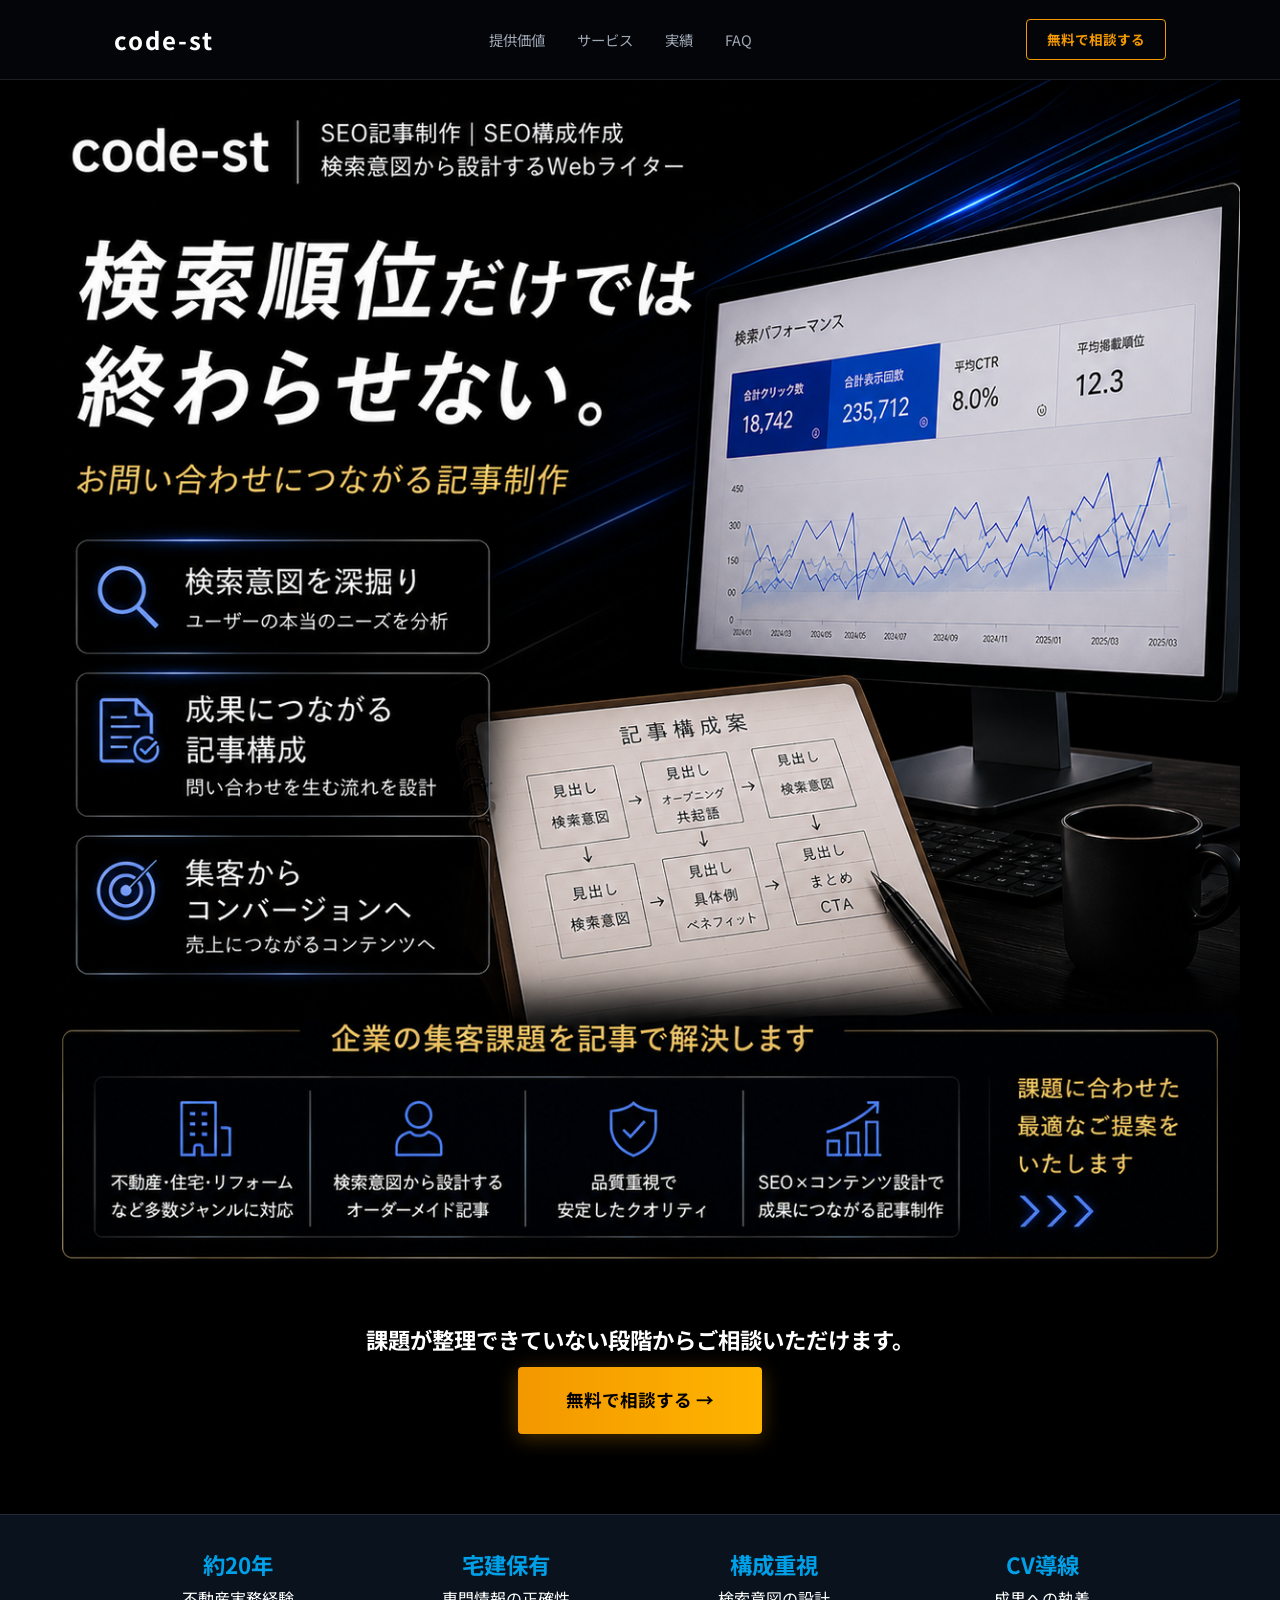
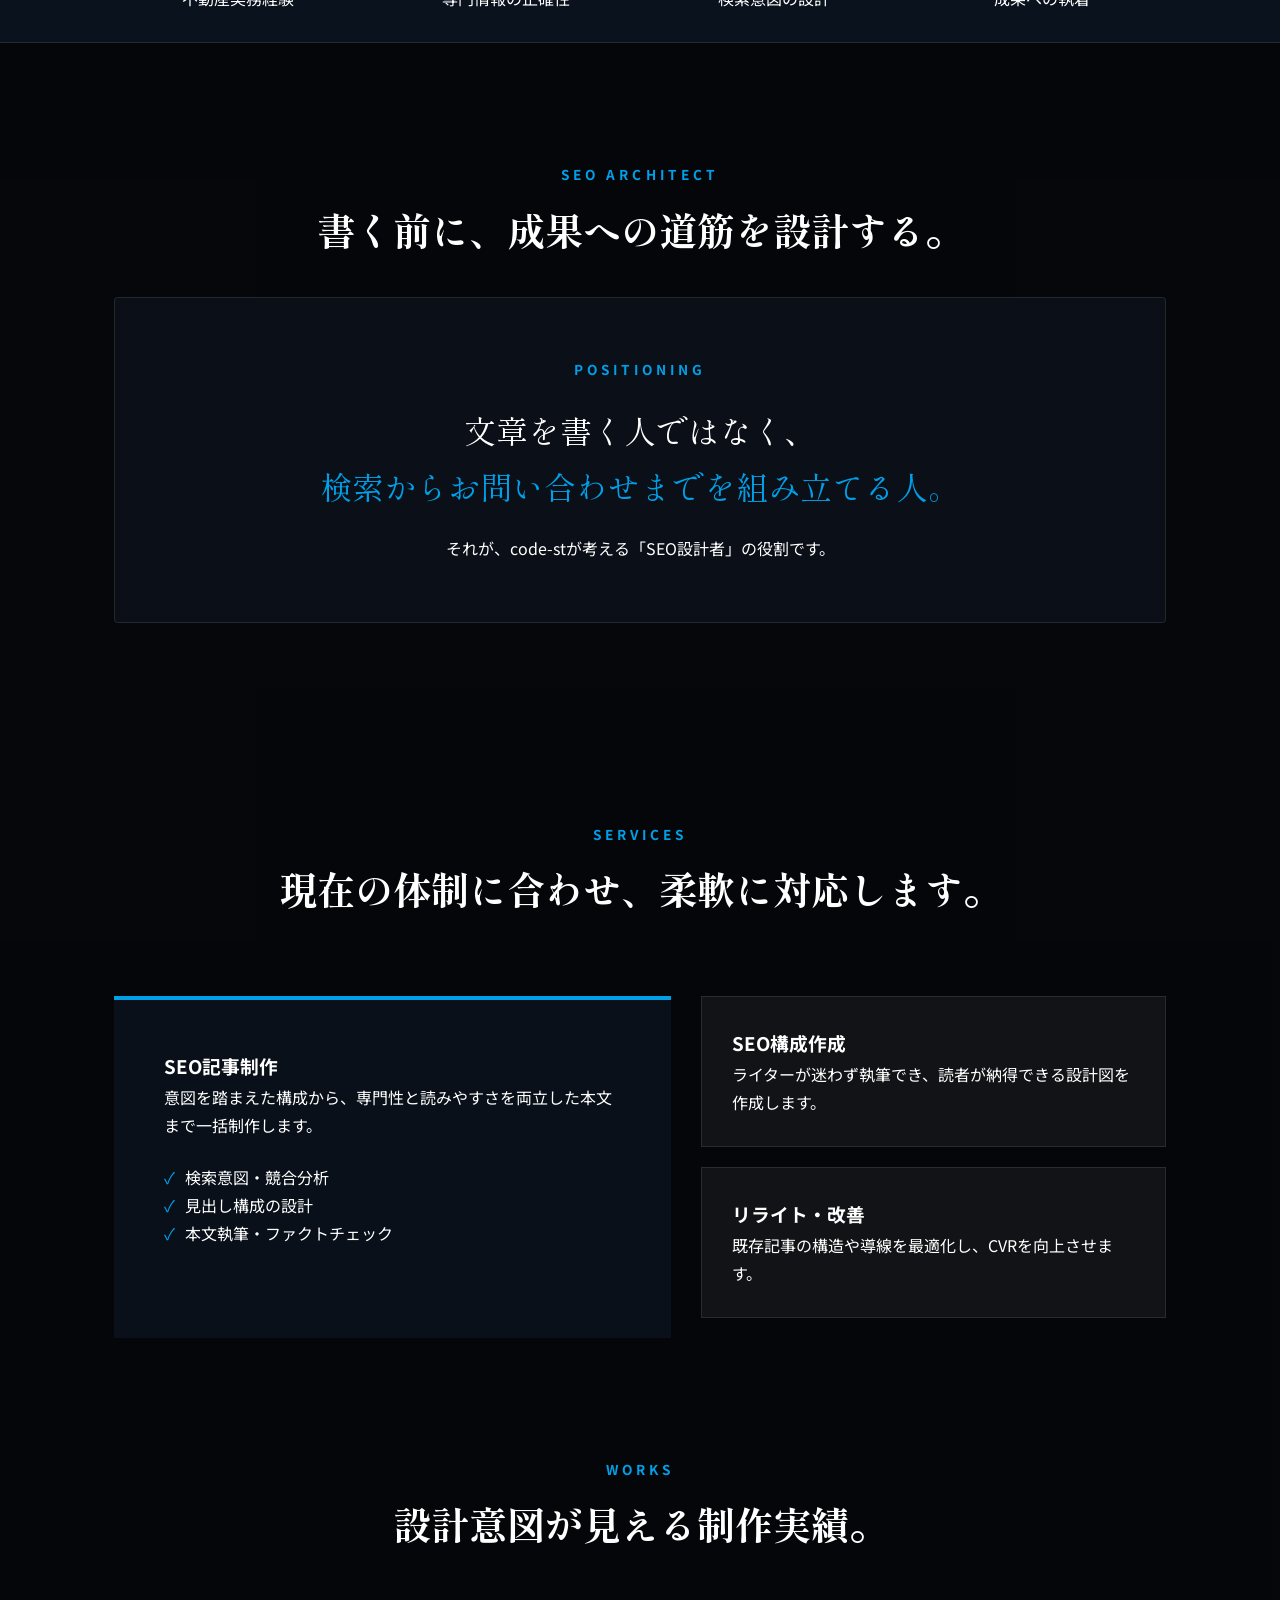
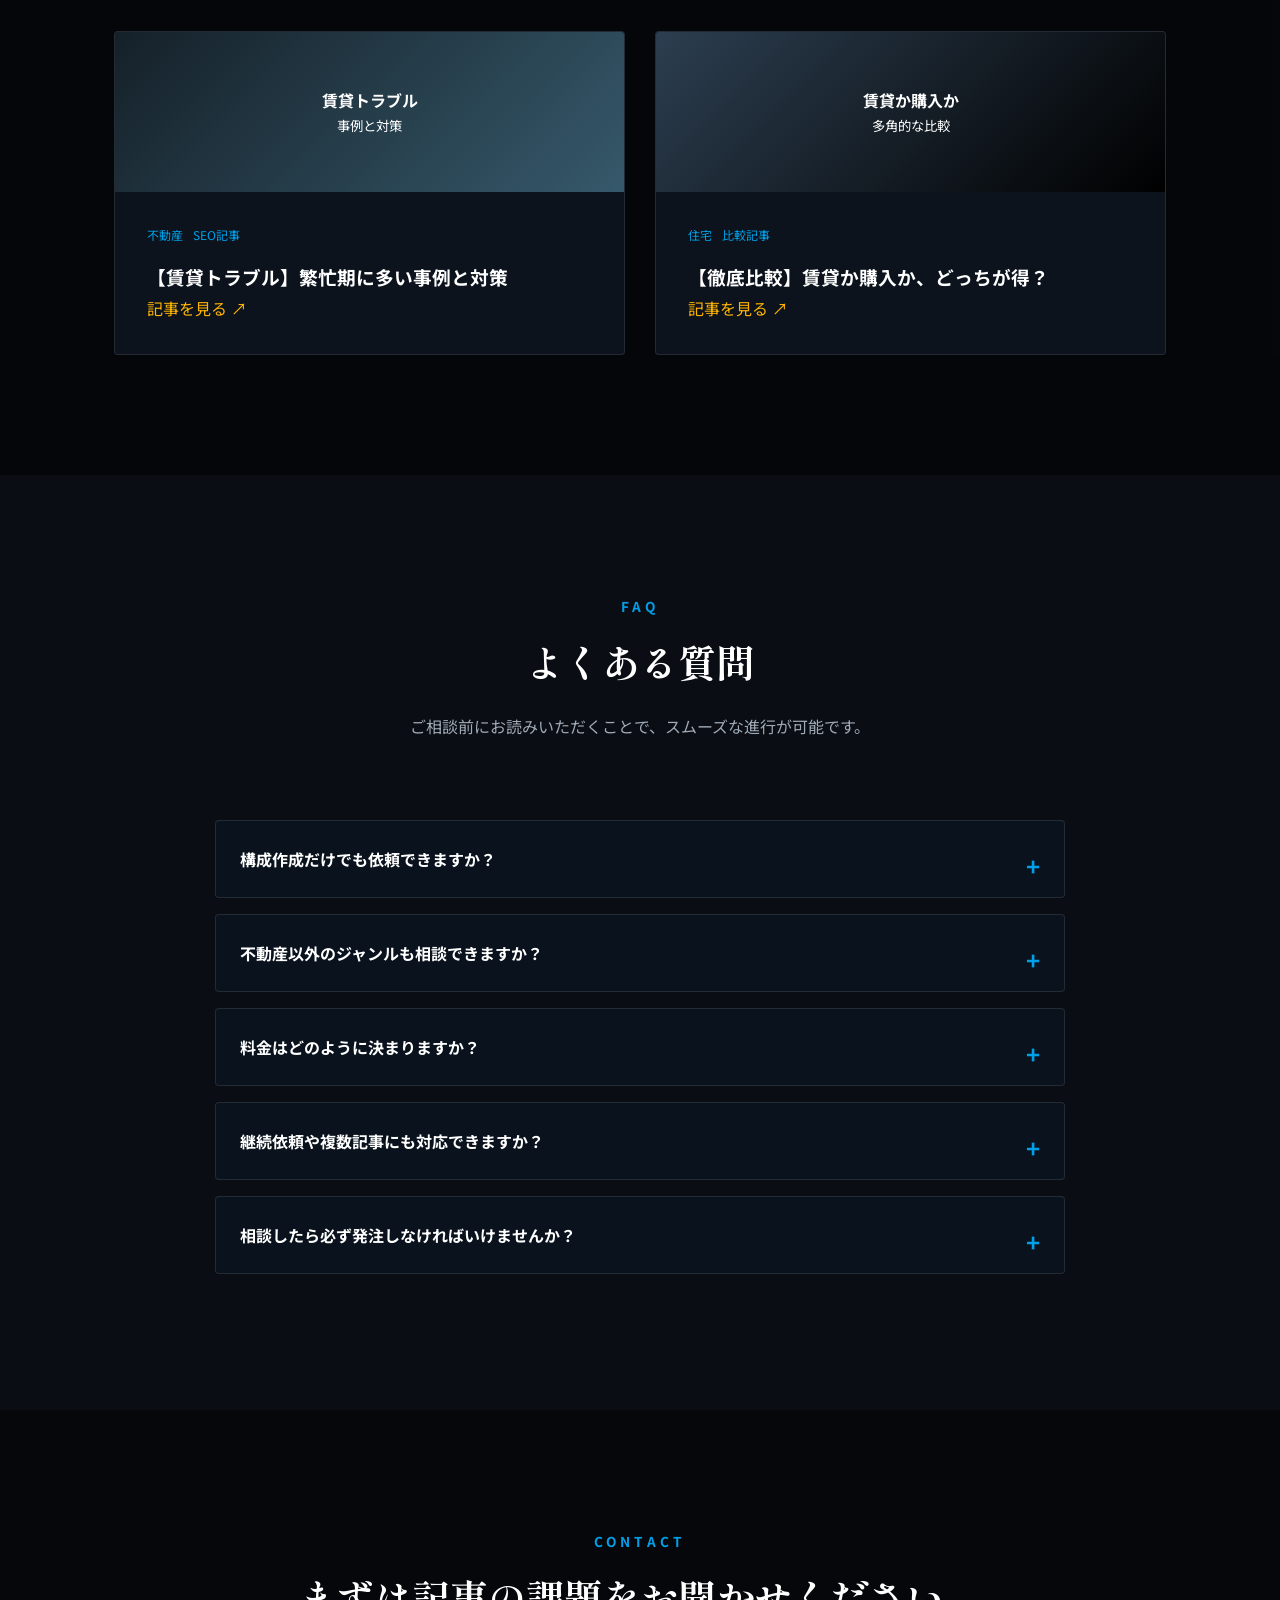
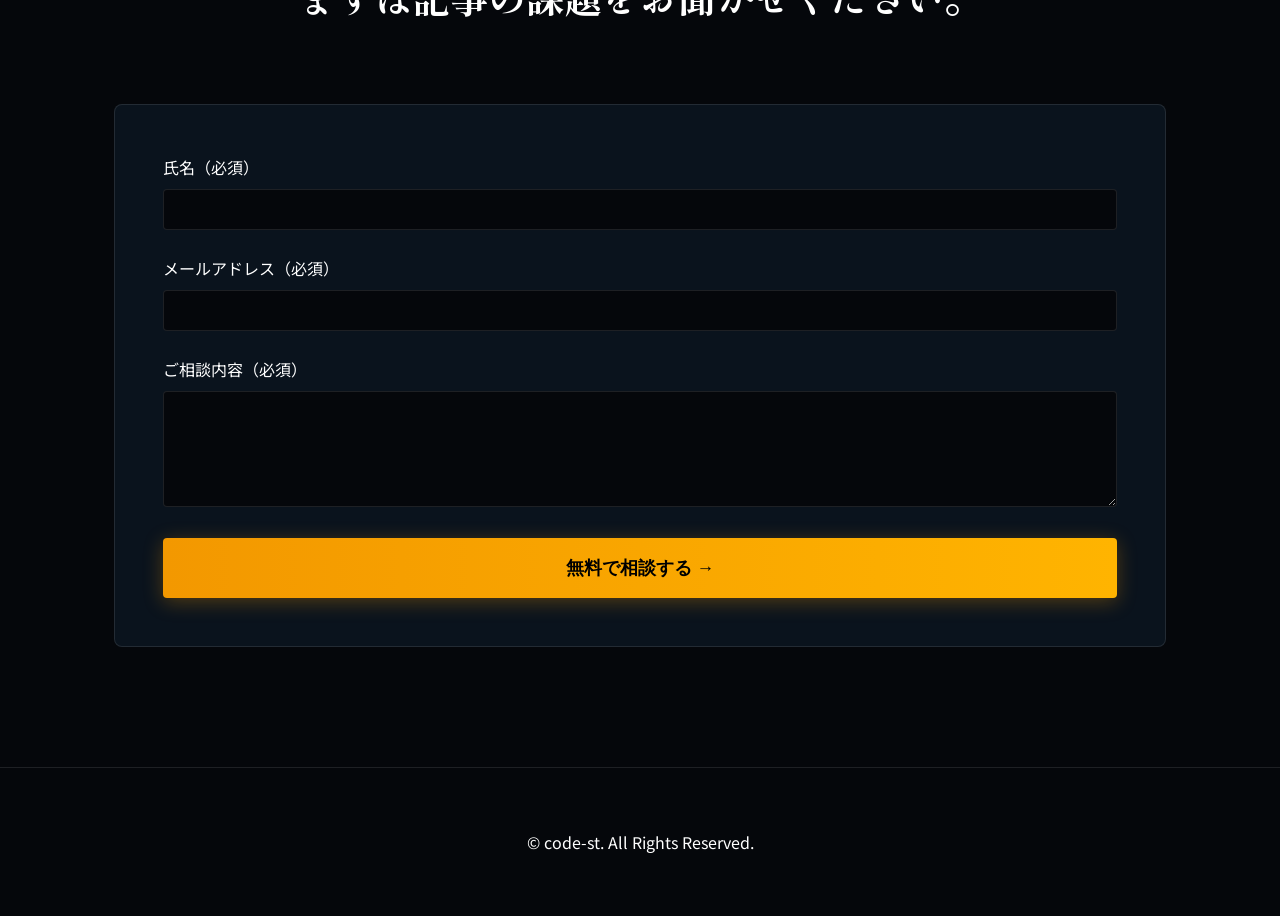
==== commit 99183012: "Update lp-seo.html" ====
--- a/lp-seo.html
+++ b/lp-seo.html
@@ -5,7 +5,7 @@
   <meta name="viewport" content="width=device-width, initial-scale=1, viewport-fit=cover">
   <meta name="theme-color" content="#05070b">
   <title>SEO記事制作・構成作成｜検索意図からお問い合わせまで設計する code-st</title>
-  <meta name="description" content="検索順位だけでは終わらせない。不動産業界20年・宅建士の知見を活かし、検索意図の分析からCV導線まで一貫対応。成果を設計するSEOライティング。">
+  <meta name="description" content="検索順位だけでは終わらせない。不動産業界20年・宅地建物取引士の知見を活かし、検索意図の分析からCV導線まで一貫対応。成果を設計するSEOライティング。">
   
   <link rel="preconnect" href="https://fonts.googleapis.com">
   <link rel="preconnect" href="https://fonts.gstatic.com" crossorigin>
@@ -35,6 +35,10 @@
     img { max-width: 100%; height: auto; display: block; }
     a { color: inherit; text-decoration: none; transition: 0.3s; }
 
+    /* Skip Link */
+    .skip-link { position: absolute; top: -100px; left: 0; background: var(--accent-gold); color: #000; padding: 10px; z-index: 2000; }
+    .skip-link:focus { top: 0; }
+
     /* -----------------------------------------
        Header
     ----------------------------------------- */
@@ -48,16 +52,16 @@
     .desktop-nav a { font-size: 0.9rem; color: var(--text-sub); }
     .desktop-nav a:hover { color: var(--text-main); }
     .header-cta { border: 1px solid var(--accent-gold); color: var(--accent-gold); padding: 8px 20px; border-radius: 4px; font-size: 0.85rem; font-weight: 700; }
-
-    /* -----------------------------------------
-       Hero
+    .header-cta:hover { background: var(--accent-gold); color: #000; }
+
+    /* -----------------------------------------
+       Hero & Trust
     ----------------------------------------- */
     .hero { padding-top: 80px; background: #000; position: relative; }
     .hero-frame { max-width: 1200px; margin: 0 auto; }
     .hero-assist { padding: 40px 0 80px; text-align: center; }
     .hero-assist strong { color: #fff; display: block; font-size: 1.4rem; margin-bottom: 8px; }
 
-    /* Trust Strip */
     .trust-strip { background: var(--bg-navy); border-top: 1px solid var(--border); border-bottom: 1px solid var(--border); padding: 30px 0; }
     .trust-grid { display: grid; grid-template-columns: repeat(4, 1fr); gap: 20px; text-align: center; }
     .trust-grid strong { display: block; font-size: 1.4rem; color: var(--accent-blue); }
@@ -67,20 +71,16 @@
     ----------------------------------------- */
     .parallax-wrapper {
       position: relative;
-      background-image: url('about-bg.jpg'); /* ここに新しい画像を差し込みます */
+      background-image: url('about-bg.jpg'); 
       background-attachment: fixed;
       background-position: center;
       background-size: cover;
-      background-repeat: no-repeat;
+      background-repeat: no-no-repeat;
       z-index: 1;
     }
-    /* 背景を少し暗くして文字を読みやすくするオーバーレイ */
     .parallax-wrapper::before {
-      content: '';
-      position: absolute;
-      top: 0; left: 0; width: 100%; height: 100%;
-      background: rgba(5, 7, 11, 0.75); /* 暗さの調整 */
-      z-index: -1;
+      content: ''; position: absolute; top: 0; left: 0; width: 100%; height: 100%;
+      background: rgba(5, 7, 11, 0.8); z-index: -1;
     }
 
     .section { padding: 120px 0; }
@@ -88,7 +88,7 @@
     h2 { font-family: var(--font-mincho); font-size: 2.4rem; line-height: 1.4; margin-bottom: 24px; }
     .section-heading-center { text-align: center; margin-bottom: 80px; }
 
-    /* Value Section */
+    /* Value */
     .definition {
       margin-top: 40px; padding: 60px; background: rgba(15, 23, 33, 0.6);
       border: 1px solid var(--border); text-align: center; border-radius: 4px; backdrop-filter: blur(5px);
@@ -96,37 +96,46 @@
     .definition-main { font-size: 2rem; font-family: var(--font-mincho); margin: 20px 0; }
     .definition-main em { font-style: normal; color: var(--accent-blue); }
 
-    /* Service Cards */
+    /* Services */
     .service-showcase { display: grid; grid-template-columns: 1.2fr 1fr; gap: 30px; }
     .service-main { background: rgba(10, 19, 29, 0.8); padding: 50px; border-top: 4px solid var(--accent-blue); }
+    .service-main ul { list-style: none; margin-top: 24px; }
+    .service-main li::before { content: "✓"; color: var(--accent-blue); margin-right: 10px; }
     .service-side article { background: rgba(255,255,255,0.05); padding: 30px; border: 1px solid var(--border); margin-bottom: 20px; }
 
-    /* Works Grid */
+    /* Works */
     .works-grid { display: grid; grid-template-columns: 1fr 1fr; gap: 30px; }
-    .work-card { background: rgba(15, 23, 33, 0.8); border: 1px solid var(--border); border-radius: 4px; overflow: hidden; }
+    .work-card { background: rgba(15, 23, 33, 0.85); border: 1px solid var(--border); border-radius: 4px; overflow: hidden; display: flex; flex-direction: column; }
     .work-thumb {
       height: 160px; display: flex; flex-direction: column; justify-content: center; align-items: center;
       background: linear-gradient(135deg, rgba(22, 34, 42, 0.9), rgba(58, 96, 115, 0.9)); padding: 20px; text-align: center;
     }
-    .work-body { padding: 32px; }
+    .work-body { padding: 32px; flex-grow: 1; }
+    .work-meta { display: flex; gap: 10px; margin-bottom: 16px; font-size: 0.75rem; color: var(--accent-blue); }
 
     /* -----------------------------------------
        FAQ & Contact
     ----------------------------------------- */
     .section-light { background: #0a0e14; }
-    .faq-item { background: var(--bg-navy); border: 1px solid var(--border); margin-bottom: 16px; }
-    .faq-item summary { padding: 24px; font-weight: 700; cursor: pointer; list-style: none; position: relative; }
-    .faq-item summary::after { content: '+'; position: absolute; right: 24px; color: var(--accent-blue); }
-    .faq-item p { padding: 0 24px 24px; color: var(--text-sub); }
+    .faq-list { max-width: 850px; margin: 0 auto; }
+    .faq-item { background: var(--bg-navy); border: 1px solid var(--border); margin-bottom: 16px; border-radius: 4px; }
+    .faq-item summary {
+      padding: 24px; font-weight: 700; cursor: pointer; list-style: none; position: relative; transition: 0.3s;
+    }
+    .faq-item summary::-webkit-details-marker { display: none; }
+    .faq-item summary::after { content: '+'; position: absolute; right: 24px; color: var(--accent-blue); font-size: 1.5rem; }
+    .faq-item[open] summary::after { content: '-'; }
+    .faq-item p { padding: 0 24px 24px; color: var(--text-sub); font-size: 0.95rem; }
 
     .button { display: inline-block; padding: 18px 48px; border-radius: 4px; font-weight: 700; font-size: 1.1rem; transition: 0.3s; cursor: pointer; border: none; }
-    .button-gold { background: linear-gradient(90deg, var(--accent-gold), var(--accent-gold-light)); color: #000; }
-    
+    .button-gold { background: linear-gradient(90deg, var(--accent-gold), var(--accent-gold-light)); color: #000; box-shadow: 0 4px 20px rgba(243, 152, 0, 0.3); }
+    .button-gold:hover { transform: translateY(-3px); }
+
     .contact-form { background: var(--bg-navy); padding: 48px; border-radius: 8px; border: 1px solid var(--border); }
-    .contact-form input, .contact-form textarea { width: 100%; background: #05070b; border: 1px solid var(--border); color: #fff; padding: 12px; margin-top: 8px; margin-bottom: 24px; }
+    .contact-form input, .contact-form textarea { width: 100%; background: #05070b; border: 1px solid var(--border); color: #fff; padding: 12px; margin-top: 8px; margin-bottom: 24px; border-radius: 4px; }
 
     .mobile-fixed-cta { display: none; position: fixed; bottom: 20px; left: 20px; right: 20px; z-index: 1500; }
-    .mobile-fixed-cta a { background: var(--accent-gold); color: #000; text-align: center; display: block; padding: 16px; border-radius: 50px; font-weight: 700; }
+    .mobile-fixed-cta a { background: var(--accent-gold); color: #000; text-align: center; display: block; padding: 16px; border-radius: 50px; font-weight: 700; text-decoration: none; }
 
     .reveal { opacity: 0; transform: translateY(30px); transition: 1s ease-out; }
     .reveal.active { opacity: 1; transform: translateY(0); }
@@ -136,11 +145,13 @@
       .trust-grid { grid-template-columns: 1fr 1fr; }
       .desktop-nav, .header-cta { display: none; }
       .mobile-fixed-cta { display: block; }
-      .parallax-wrapper { background-attachment: scroll; } /* モバイルではパララックスを無効化（挙動安定のため） */
+      .parallax-wrapper { background-attachment: scroll; }
+      h2 { font-size: 1.8rem; }
     }
   </style>
 </head>
 <body>
+  <a class="skip-link" href="#main">本文へ移動</a>
 
   <header class="site-header">
     <div class="container header-inner">
@@ -156,6 +167,7 @@
   </header>
 
   <main id="main">
+    <!-- Hero Section -->
     <section class="hero" id="top">
       <div class="hero-frame">
         <img src="ChatGPT Image 2026年7月11日 14_25_20.png" alt="code-st 検索順位だけでは終わらせない" fetchpriority="high">
@@ -166,16 +178,17 @@
       </div>
     </section>
 
+    <!-- Trust Strip -->
     <section class="trust-strip">
       <div class="container trust-grid">
         <div><strong>約20年</strong><span>不動産実務経験</span></div>
-        <div><strong>宅建保有</strong><span>情報の正確性</span></div>
-        <div><strong>構成重視</strong><span>意図の設計</span></div>
+        <div><strong>宅建保有</strong><span>専門情報の正確性</span></div>
+        <div><strong>構成重視</strong><span>検索意図の設計</span></div>
         <div><strong>CV導線</strong><span>成果への執着</span></div>
       </div>
     </section>
 
-    <!-- ここからパララックス区間 -->
+    <!-- パララックス区間 (提供価値 〜 実績) -->
     <div class="parallax-wrapper">
       
       <!-- Value Section -->
@@ -187,12 +200,13 @@
             <div class="definition">
               <p class="eyebrow">POSITIONING</p>
               <p class="definition-main">文章を書く人ではなく、<br><em>検索からお問い合わせまでを組み立てる人。</em></p>
+              <p>それが、code-stが考える「SEO設計者」の役割です。</p>
             </div>
           </div>
         </div>
       </section>
 
-      <!-- Service Section -->
+      <!-- Services Section -->
       <section class="section" id="services" style="padding-top: 0;">
         <div class="container">
           <div class="section-heading-center reveal">
@@ -203,15 +217,15 @@
             <article class="service-main reveal">
               <h3>SEO記事制作</h3>
               <p>意図を踏まえた構成から、専門性と読みやすさを両立した本文まで一括制作します。</p>
-              <ul style="list-style:none; margin-top:20px;">
-                <li>✓ 検索意図・競合分析</li>
-                <li>✓ 見出し構成の設計</li>
-                <li>✓ 本文執筆・推敲</li>
+              <ul>
+                <li>検索意図・競合分析</li>
+                <li>見出し構成の設計</li>
+                <li>本文執筆・ファクトチェック</li>
               </ul>
             </article>
             <div class="service-side">
-              <article class="reveal"><h3>SEO構成作成</h3><p>成果の出る設計図のみを作成します。</p></article>
-              <article class="reveal"><h3>リライト・改善</h3><p>既存記事の導線を最適化します。</p></article>
+              <article class="reveal"><h3>SEO構成作成</h3><p>ライターが迷わず執筆でき、読者が納得できる設計図を作成します。</p></article>
+              <article class="reveal"><h3>リライト・改善</h3><p>既存記事の構造や導線を最適化し、CVRを向上させます。</p></article>
             </div>
           </div>
         </div>
@@ -228,13 +242,15 @@
             <article class="work-card reveal">
               <div class="work-thumb"><strong>賃貸トラブル</strong><small>事例と対策</small></div>
               <div class="work-body">
+                <div class="work-meta"><span>不動産</span><span>SEO記事</span></div>
                 <h3>【賃貸トラブル】繁忙期に多い事例と対策</h3>
                 <a href="https://note.com/merry_ivy6817/n/n526fb288dc2a" target="_blank" style="color:var(--accent-gold-light)">記事を見る ↗</a>
               </div>
             </article>
             <article class="work-card reveal">
-              <div class="work-thumb"><strong>賃貸か購入か</strong><small>多角的な比較</small></div>
+              <div class="work-thumb" style="background:linear-gradient(135deg, #2c3e50, #000);"><strong>賃貸か購入か</strong><small>多角的な比較</small></div>
               <div class="work-body">
+                <div class="work-meta"><span>住宅</span><span>比較記事</span></div>
                 <h3>【徹底比較】賃貸か購入か、どっちが得？</h3>
                 <a href="https://note.com/merry_ivy6817/n/n1859886c29ca" target="_blank" style="color:var(--accent-gold-light)">記事を見る ↗</a>
               </div>
@@ -245,21 +261,34 @@
 
     </div> <!-- パララックス区間終了 -->
 
-    <!-- FAQ Section -->
+    <!-- FAQ Section (5項目すべて掲載) -->
     <section class="section section-light" id="faq">
       <div class="container">
         <div class="section-heading-center reveal">
           <span class="eyebrow">FAQ</span>
           <h2>よくある質問</h2>
+          <p style="color:var(--text-sub); margin-top:10px;">ご相談前にお読みいただくことで、スムーズな進行が可能です。</p>
         </div>
         <div class="faq-list">
           <details class="faq-item reveal">
             <summary>構成作成だけでも依頼できますか？</summary>
-            <p>はい。検索意図の整理から見出し構成の作成まで対応可能です。</p>
+            <p>はい。キーワードやテーマをもとに、検索意図の整理から見出し構成の作成まで対応できます。</p>
           </details>
           <details class="faq-item reveal">
             <summary>不動産以外のジャンルも相談できますか？</summary>
-            <p>はい。住宅・リフォーム・ビジネス等、責任を持って対応可能な範囲でお引き受けします。</p>
+            <p>はい。住宅・リフォーム・暮らし・ビジネスなども対応しています。専門性や調査範囲を確認し、責任を持って対応可能な案件のみお引き受けします。</p>
+          </details>
+          <details class="faq-item reveal">
+            <summary>料金はどのように決まりますか？</summary>
+            <p>文字数だけでなく、構成作成、調査量、専門性、画像対応、納期などを踏まえてお見積りします。まずはご希望をお聞かせください。</p>
+          </details>
+          <details class="faq-item reveal">
+            <summary>継続依頼や複数記事にも対応できますか？</summary>
+            <p>稼働状況と納期を確認したうえで対応します。品質を維持できる本数と進行方法をご提案します。</p>
+          </details>
+          <details class="faq-item reveal">
+            <summary>相談したら必ず発注しなければいけませんか？</summary>
+            <p>いいえ。ご相談内容を確認し、双方が納得できる場合に進行します。まずは課題整理だけでも問題ありません。</p>
           </details>
         </div>
       </div>
@@ -273,16 +302,16 @@
           <h2>まずは記事の課題をお聞かせください。</h2>
         </div>
         <form class="contact-form reveal">
-          <label>氏名<input type="text" name="name" required></label>
-          <label>メールアドレス<input type="email" name="email" required></label>
-          <label>ご相談内容<textarea name="message" rows="6" required></textarea></label>
+          <label>氏名（必須）<input type="text" name="name" required></label>
+          <label>メールアドレス（必須）<input type="email" name="email" required></label>
+          <label>ご相談内容（必須）<textarea name="message" rows="6" required></textarea></label>
           <button class="button button-gold" type="submit" style="width:100%">無料で相談する →</button>
         </form>
       </div>
     </section>
   </main>
 
-  <footer style="padding: 40px 0; text-align: center; border-top: 1px solid var(--border);">
+  <footer style="padding: 60px 0; border-top: 1px solid var(--border); text-align: center;">
     <p>© code-st. All Rights Reserved.</p>
   </footer>
 
@@ -299,9 +328,9 @@
     const form = document.querySelector('.contact-form');
     form.addEventListener('submit', (e) => {
       e.preventDefault();
-      const text = `氏名: ${form.name.value}\nメール: ${form.email.value}\n内容: ${form.message.value}`;
+      const text = `【お問い合わせ内容】\n氏名: ${form.name.value}\nメール: ${form.email.value}\n内容: ${form.message.value}`;
       navigator.clipboard.writeText(text).then(() => {
-        alert('内容をコピーしました。Googleフォームへ貼り付けて送信してください。');
+        alert('内容をコピーしました。Googleフォームが開きますので貼り付けて送信してください。');
         window.open('https://forms.gle/dQfw9dndEWchBaC2A', '_blank');
       });
     });
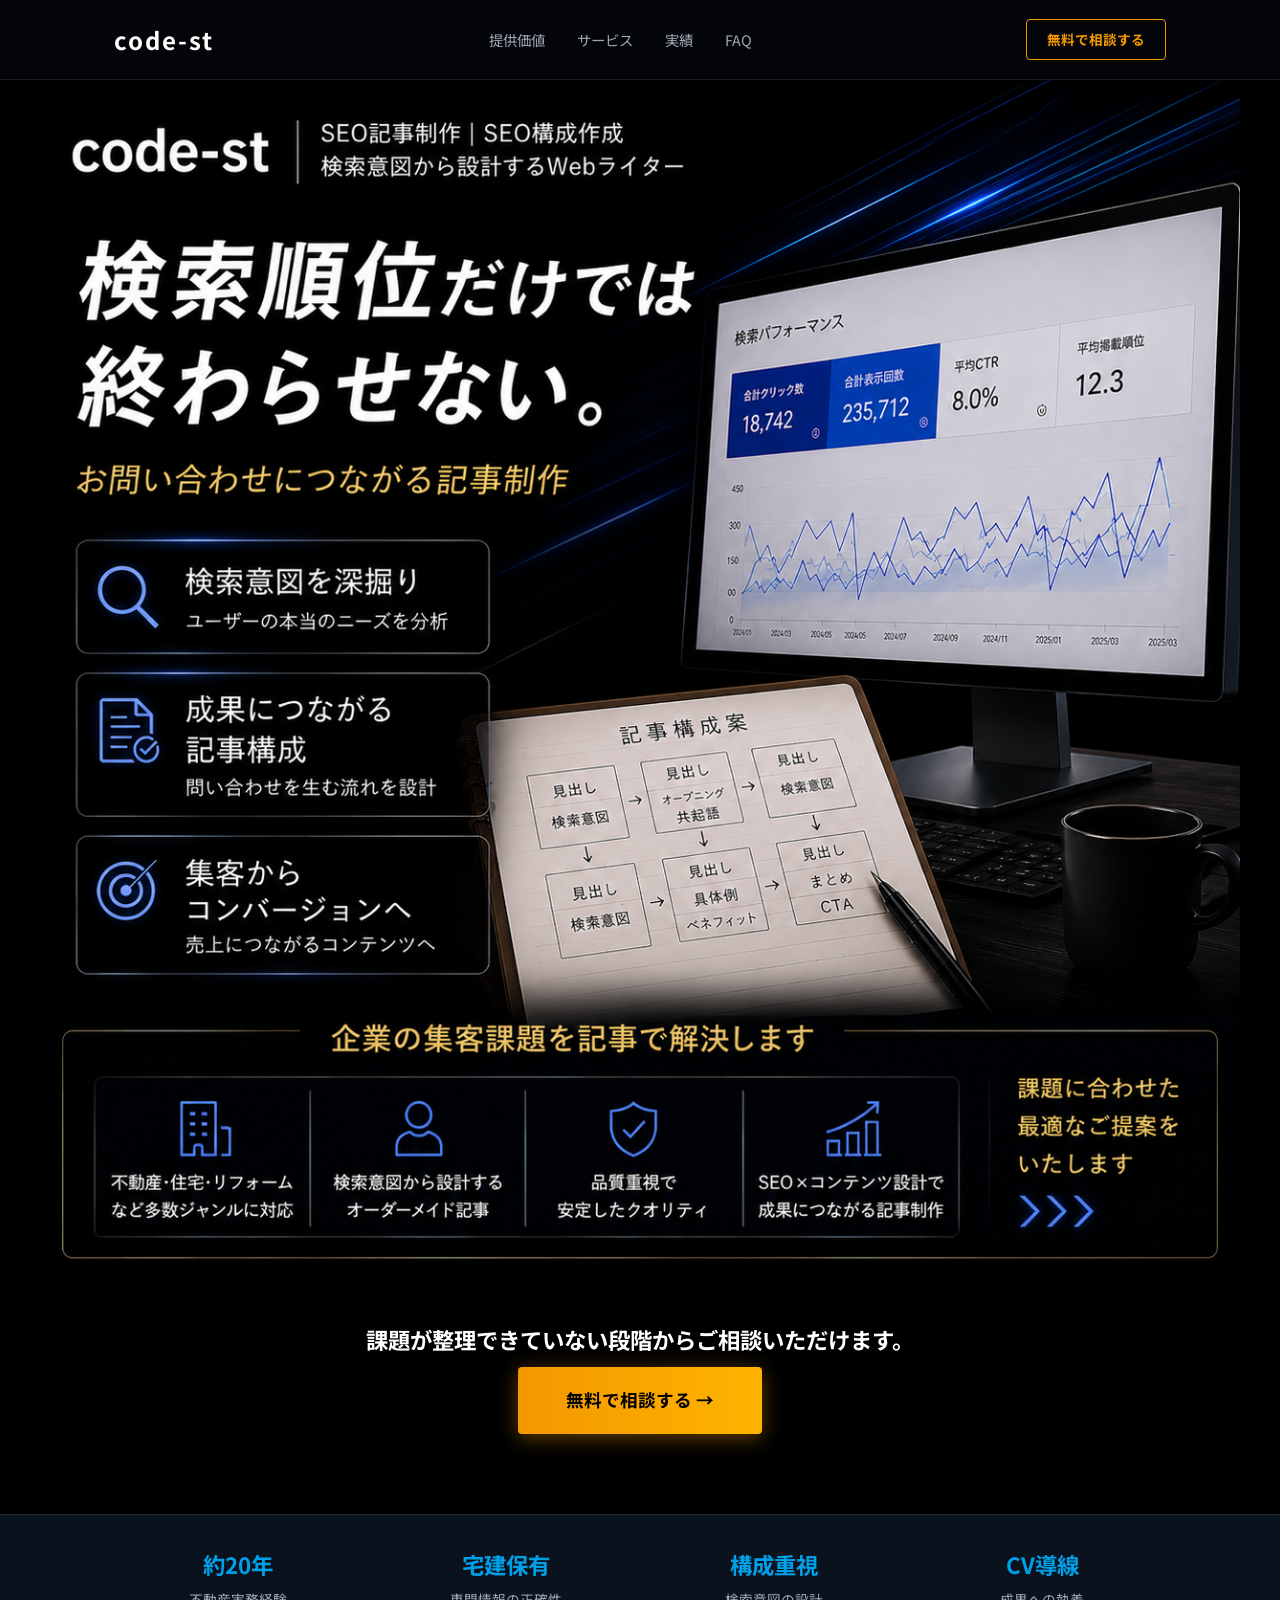
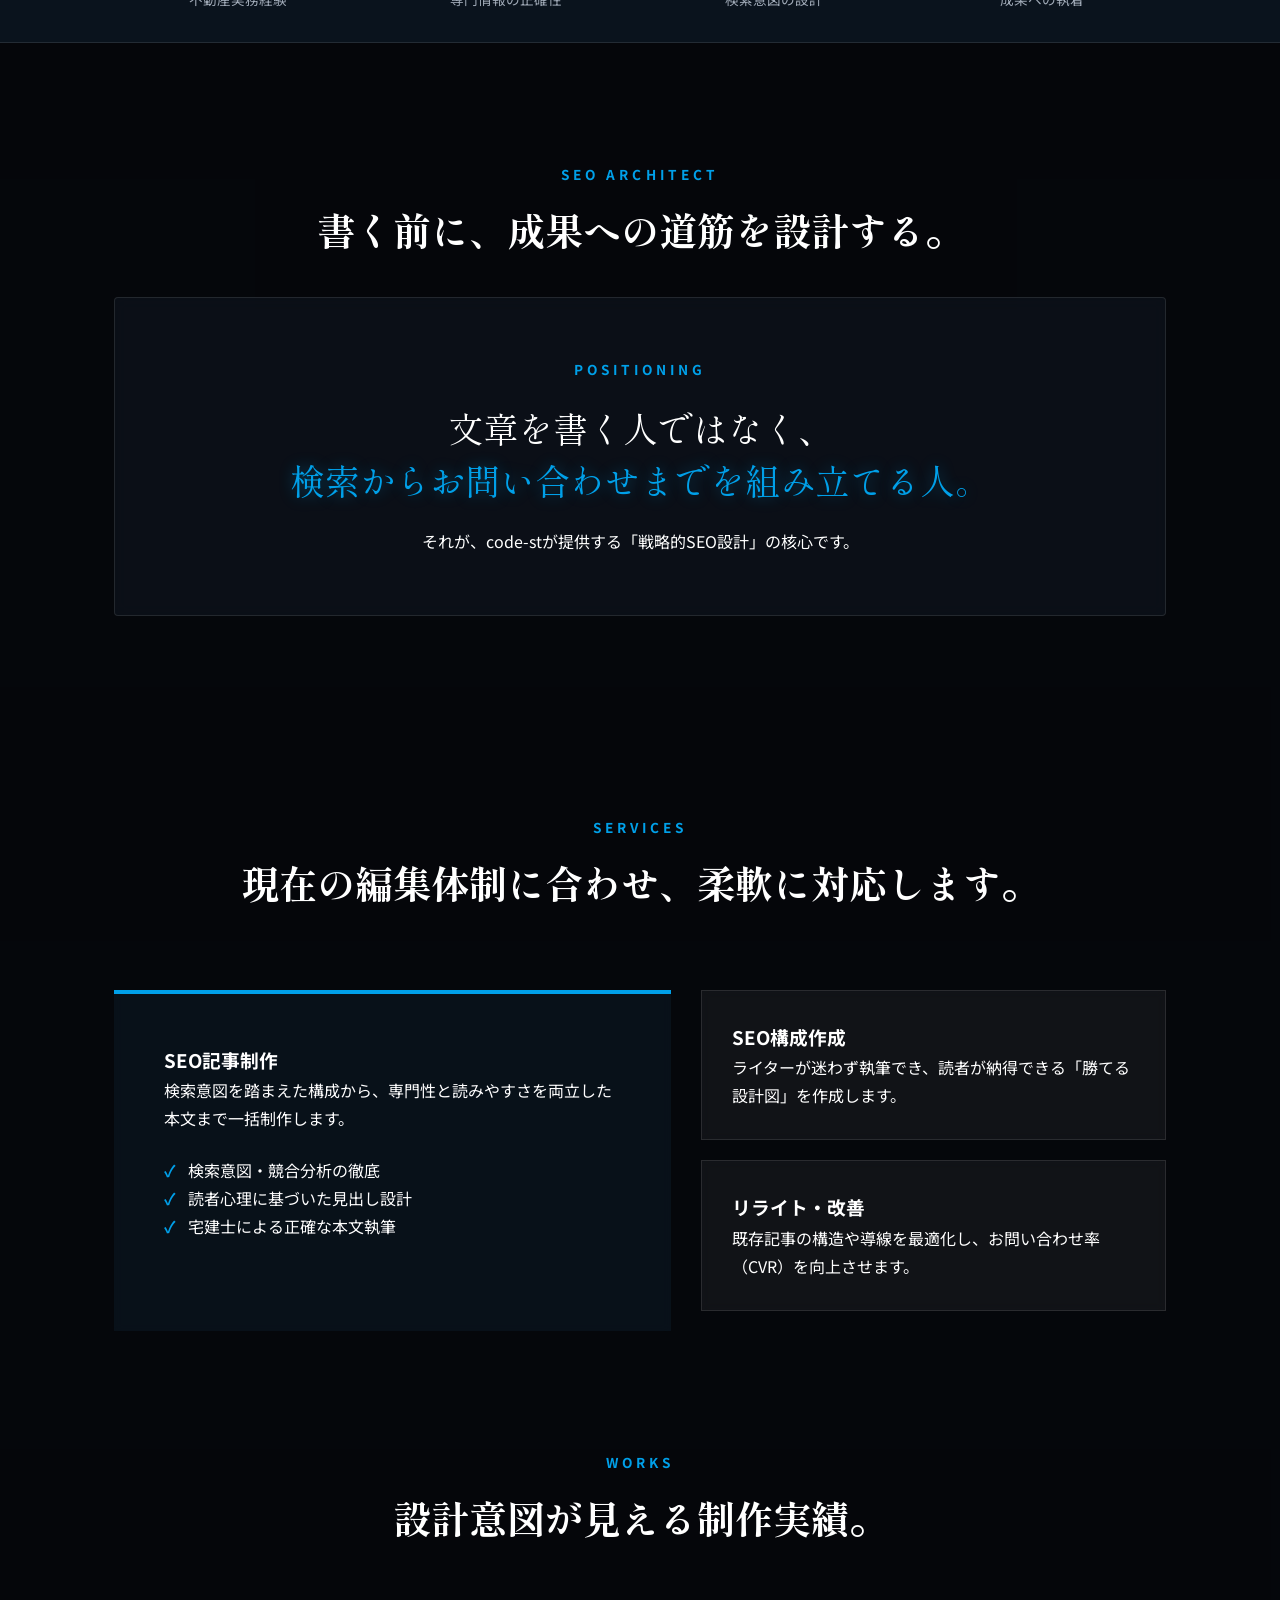
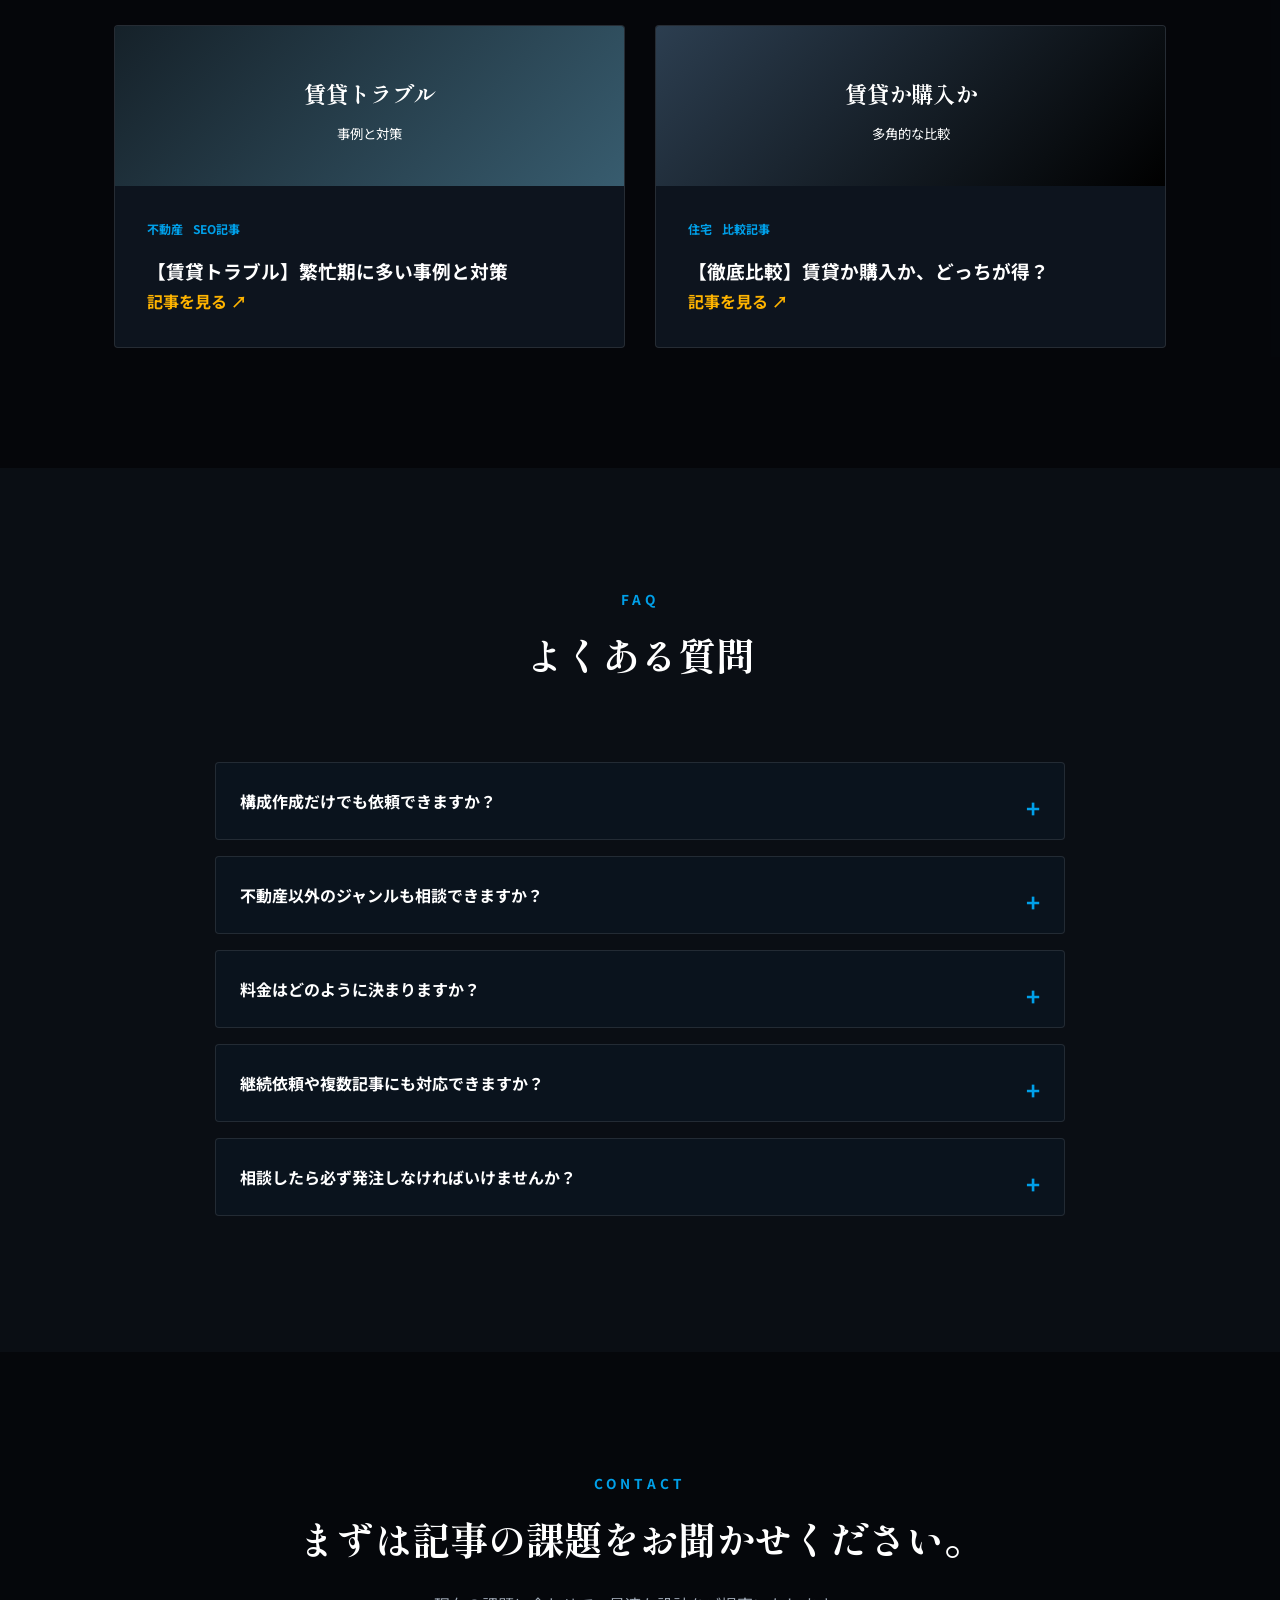
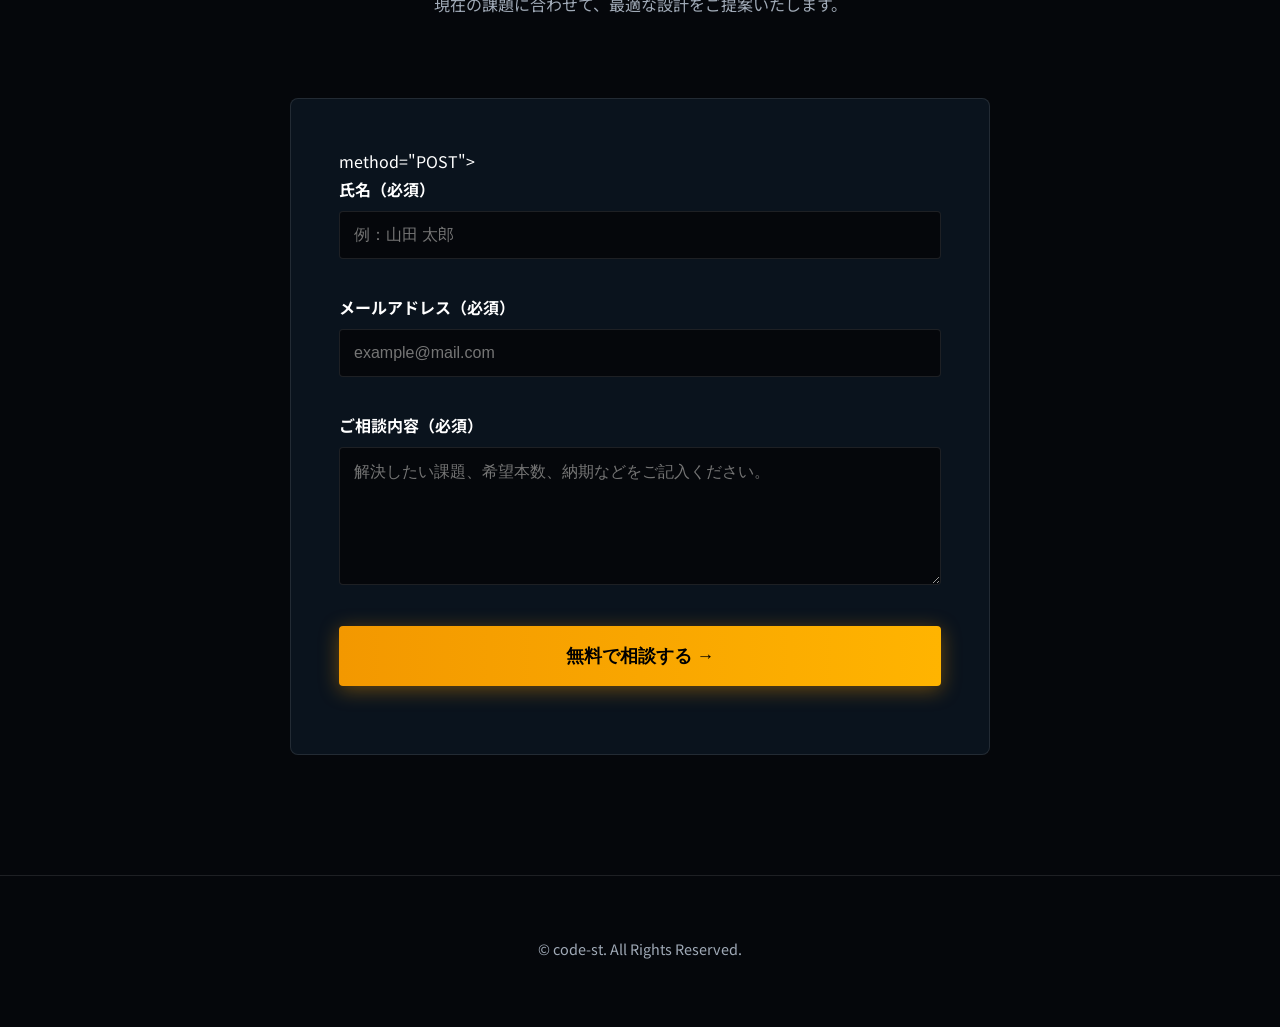
==== commit 423e02bf: "Update lp-seo.html" ====
--- a/lp-seo.html
+++ b/lp-seo.html
@@ -7,6 +7,14 @@
   <title>SEO記事制作・構成作成｜検索意図からお問い合わせまで設計する code-st</title>
   <meta name="description" content="検索順位だけでは終わらせない。不動産業界20年・宅地建物取引士の知見を活かし、検索意図の分析からCV導線まで一貫対応。成果を設計するSEOライティング。">
   
+  <!-- SEO & OGP -->
+  <meta property="og:type" content="website">
+  <meta property="og:title" content="検索順位だけでは終わらせない。｜code-st SEO記事制作">
+  <meta property="og:description" content="不動産業界20年×宅建士。検索意図から構成・お問い合わせ導線まで設計する。">
+  <meta property="og:image" content="images/fv-main.jpg">
+  <meta name="twitter:card" content="summary_large_image">
+
+  <!-- Fonts -->
   <link rel="preconnect" href="https://fonts.googleapis.com">
   <link rel="preconnect" href="https://fonts.gstatic.com" crossorigin>
   <link href="https://fonts.googleapis.com/css2?family=Noto+Sans+JP:wght@400;500;700&family=Shippori+Mincho:wght@700&display=swap" rel="stylesheet">
@@ -55,7 +63,7 @@
     .header-cta:hover { background: var(--accent-gold); color: #000; }
 
     /* -----------------------------------------
-       Hero & Trust
+       Hero & Trust Strip
     ----------------------------------------- */
     .hero { padding-top: 80px; background: #000; position: relative; }
     .hero-frame { max-width: 1200px; margin: 0 auto; }
@@ -65,9 +73,10 @@
     .trust-strip { background: var(--bg-navy); border-top: 1px solid var(--border); border-bottom: 1px solid var(--border); padding: 30px 0; }
     .trust-grid { display: grid; grid-template-columns: repeat(4, 1fr); gap: 20px; text-align: center; }
     .trust-grid strong { display: block; font-size: 1.4rem; color: var(--accent-blue); }
-
-    /* -----------------------------------------
-       Parallax Section (Value to Works)
+    .trust-grid span { font-size: 0.85rem; color: var(--text-sub); }
+
+    /* -----------------------------------------
+       Parallax Wrapper (Value to Works)
     ----------------------------------------- */
     .parallax-wrapper {
       position: relative;
@@ -75,7 +84,7 @@
       background-attachment: fixed;
       background-position: center;
       background-size: cover;
-      background-repeat: no-no-repeat;
+      background-repeat: no-repeat;
       z-index: 1;
     }
     .parallax-wrapper::before {
@@ -84,34 +93,36 @@
     }
 
     .section { padding: 120px 0; }
-    .eyebrow { display: block; font-size: 0.85rem; color: var(--accent-blue); letter-spacing: 0.3em; margin-bottom: 16px; font-weight: 700; }
+    .eyebrow { display: block; font-size: 0.85rem; color: var(--accent-blue); letter-spacing: 0.3em; margin-bottom: 16px; font-weight: 700; text-transform: uppercase; }
     h2 { font-family: var(--font-mincho); font-size: 2.4rem; line-height: 1.4; margin-bottom: 24px; }
     .section-heading-center { text-align: center; margin-bottom: 80px; }
 
-    /* Value */
+    /* Value / Definition */
     .definition {
       margin-top: 40px; padding: 60px; background: rgba(15, 23, 33, 0.6);
-      border: 1px solid var(--border); text-align: center; border-radius: 4px; backdrop-filter: blur(5px);
-    }
-    .definition-main { font-size: 2rem; font-family: var(--font-mincho); margin: 20px 0; }
-    .definition-main em { font-style: normal; color: var(--accent-blue); }
+      border: 1px solid var(--border); text-align: center; border-radius: 4px; backdrop-filter: blur(8px);
+    }
+    .definition-main { font-size: 2.2rem; font-family: var(--font-mincho); margin: 20px 0; line-height: 1.5; }
+    .definition-main em { font-style: normal; color: var(--accent-blue); text-shadow: 0 0 15px rgba(0, 160, 233, 0.4); }
 
     /* Services */
     .service-showcase { display: grid; grid-template-columns: 1.2fr 1fr; gap: 30px; }
-    .service-main { background: rgba(10, 19, 29, 0.8); padding: 50px; border-top: 4px solid var(--accent-blue); }
+    .service-main { background: rgba(10, 19, 29, 0.85); padding: 50px; border-top: 4px solid var(--accent-blue); backdrop-filter: blur(5px); }
     .service-main ul { list-style: none; margin-top: 24px; }
-    .service-main li::before { content: "✓"; color: var(--accent-blue); margin-right: 10px; }
-    .service-side article { background: rgba(255,255,255,0.05); padding: 30px; border: 1px solid var(--border); margin-bottom: 20px; }
-
-    /* Works */
+    .service-main li::before { content: "✓"; color: var(--accent-blue); margin-right: 12px; font-weight: bold; }
+    .service-side article { background: rgba(255,255,255,0.05); padding: 30px; border: 1px solid var(--border); margin-bottom: 20px; backdrop-filter: blur(5px); }
+
+    /* Works Grid */
     .works-grid { display: grid; grid-template-columns: 1fr 1fr; gap: 30px; }
-    .work-card { background: rgba(15, 23, 33, 0.85); border: 1px solid var(--border); border-radius: 4px; overflow: hidden; display: flex; flex-direction: column; }
+    .work-card { background: rgba(15, 23, 33, 0.9); border: 1px solid var(--border); border-radius: 4px; overflow: hidden; display: flex; flex-direction: column; transition: 0.3s; }
+    .work-card:hover { border-color: var(--accent-blue); transform: translateY(-5px); }
     .work-thumb {
       height: 160px; display: flex; flex-direction: column; justify-content: center; align-items: center;
-      background: linear-gradient(135deg, rgba(22, 34, 42, 0.9), rgba(58, 96, 115, 0.9)); padding: 20px; text-align: center;
-    }
+      background: linear-gradient(135deg, rgba(22, 34, 42, 0.95), rgba(58, 96, 115, 0.95)); padding: 20px; text-align: center;
+    }
+    .work-thumb strong { font-size: 1.4rem; font-family: var(--font-mincho); margin: 8px 0; }
     .work-body { padding: 32px; flex-grow: 1; }
-    .work-meta { display: flex; gap: 10px; margin-bottom: 16px; font-size: 0.75rem; color: var(--accent-blue); }
+    .work-meta { display: flex; gap: 10px; margin-bottom: 16px; font-size: 0.75rem; color: var(--accent-blue); font-weight: 700; }
 
     /* -----------------------------------------
        FAQ & Contact
@@ -125,18 +136,24 @@
     .faq-item summary::-webkit-details-marker { display: none; }
     .faq-item summary::after { content: '+'; position: absolute; right: 24px; color: var(--accent-blue); font-size: 1.5rem; }
     .faq-item[open] summary::after { content: '-'; }
-    .faq-item p { padding: 0 24px 24px; color: var(--text-sub); font-size: 0.95rem; }
-
-    .button { display: inline-block; padding: 18px 48px; border-radius: 4px; font-weight: 700; font-size: 1.1rem; transition: 0.3s; cursor: pointer; border: none; }
-    .button-gold { background: linear-gradient(90deg, var(--accent-gold), var(--accent-gold-light)); color: #000; box-shadow: 0 4px 20px rgba(243, 152, 0, 0.3); }
-    .button-gold:hover { transform: translateY(-3px); }
-
-    .contact-form { background: var(--bg-navy); padding: 48px; border-radius: 8px; border: 1px solid var(--border); }
-    .contact-form input, .contact-form textarea { width: 100%; background: #05070b; border: 1px solid var(--border); color: #fff; padding: 12px; margin-top: 8px; margin-bottom: 24px; border-radius: 4px; }
-
+    .faq-item p { padding: 0 24px 24px; color: var(--text-sub); font-size: 0.95rem; line-height: 1.8; }
+
+    /* Buttons */
+    .button { display: inline-block; padding: 18px 48px; border-radius: 4px; font-weight: 700; font-size: 1.1rem; transition: 0.3s; cursor: pointer; border: none; text-align: center; }
+    .button-gold { background: linear-gradient(90deg, var(--accent-gold), var(--accent-gold-light)); color: #000; box-shadow: 0 4px 20px rgba(243, 152, 0, 0.4); }
+    .button-gold:hover { transform: translateY(-3px); opacity: 0.95; }
+
+    /* Form */
+    .contact-form { background: var(--bg-navy); padding: 48px; border-radius: 8px; border: 1px solid var(--border); max-width: 700px; margin: 0 auto; }
+    .contact-form label { display: block; margin-bottom: 10px; font-weight: 700; }
+    .contact-form input, .contact-form textarea { width: 100%; background: #05070b; border: 1px solid var(--border); color: #fff; padding: 14px; margin-top: 8px; margin-bottom: 24px; border-radius: 4px; font-size: 1rem; }
+    .contact-form input:focus, .contact-form textarea:focus { border-color: var(--accent-blue); outline: none; }
+
+    /* Mobile Fixed CTA */
     .mobile-fixed-cta { display: none; position: fixed; bottom: 20px; left: 20px; right: 20px; z-index: 1500; }
-    .mobile-fixed-cta a { background: var(--accent-gold); color: #000; text-align: center; display: block; padding: 16px; border-radius: 50px; font-weight: 700; text-decoration: none; }
-
+    .mobile-fixed-cta a { background: var(--accent-gold); color: #000; text-align: center; display: block; padding: 16px; border-radius: 50px; font-weight: 700; text-decoration: none; box-shadow: 0 4px 20px rgba(0,0,0,0.6); }
+
+    /* Animations */
     .reveal { opacity: 0; transform: translateY(30px); transition: 1s ease-out; }
     .reveal.active { opacity: 1; transform: translateY(0); }
 
@@ -147,6 +164,9 @@
       .mobile-fixed-cta { display: block; }
       .parallax-wrapper { background-attachment: scroll; }
       h2 { font-size: 1.8rem; }
+      .definition-main { font-size: 1.6rem; }
+      .contact-form { padding: 30px 20px; }
+      .section { padding: 80px 0; }
     }
   </style>
 </head>
@@ -170,7 +190,7 @@
     <!-- Hero Section -->
     <section class="hero" id="top">
       <div class="hero-frame">
-        <img src="ChatGPT Image 2026年7月11日 14_25_20.png" alt="code-st 検索順位だけでは終わらせない" fetchpriority="high">
+        <img src="ChatGPT Image 2026年7月11日 14_25_20.png" alt="code-st 検索順位だけでは終わらせない。お問い合わせにつながる記事制作" fetchpriority="high">
       </div>
       <div class="hero-assist container">
         <p><strong>課題が整理できていない段階からご相談いただけます。</strong></p>
@@ -188,7 +208,7 @@
       </div>
     </section>
 
-    <!-- パララックス区間 (提供価値 〜 実績) -->
+    <!-- Parallax Wrapper (Value to Works) -->
     <div class="parallax-wrapper">
       
       <!-- Value Section -->
@@ -200,7 +220,7 @@
             <div class="definition">
               <p class="eyebrow">POSITIONING</p>
               <p class="definition-main">文章を書く人ではなく、<br><em>検索からお問い合わせまでを組み立てる人。</em></p>
-              <p>それが、code-stが考える「SEO設計者」の役割です。</p>
+              <p>それが、code-stが提供する「戦略的SEO設計」の核心です。</p>
             </div>
           </div>
         </div>
@@ -211,21 +231,21 @@
         <div class="container">
           <div class="section-heading-center reveal">
             <span class="eyebrow">SERVICES</span>
-            <h2>現在の体制に合わせ、柔軟に対応します。</h2>
+            <h2>現在の編集体制に合わせ、柔軟に対応します。</h2>
           </div>
           <div class="service-showcase">
             <article class="service-main reveal">
               <h3>SEO記事制作</h3>
-              <p>意図を踏まえた構成から、専門性と読みやすさを両立した本文まで一括制作します。</p>
+              <p>検索意図を踏まえた構成から、専門性と読みやすさを両立した本文まで一括制作します。</p>
               <ul>
-                <li>検索意図・競合分析</li>
-                <li>見出し構成の設計</li>
-                <li>本文執筆・ファクトチェック</li>
+                <li>検索意図・競合分析の徹底</li>
+                <li>読者心理に基づいた見出し設計</li>
+                <li>宅建士による正確な本文執筆</li>
               </ul>
             </article>
             <div class="service-side">
-              <article class="reveal"><h3>SEO構成作成</h3><p>ライターが迷わず執筆でき、読者が納得できる設計図を作成します。</p></article>
-              <article class="reveal"><h3>リライト・改善</h3><p>既存記事の構造や導線を最適化し、CVRを向上させます。</p></article>
+              <article class="reveal"><h3>SEO構成作成</h3><p>ライターが迷わず執筆でき、読者が納得できる「勝てる設計図」を作成します。</p></article>
+              <article class="reveal"><h3>リライト・改善</h3><p>既存記事の構造や導線を最適化し、お問い合わせ率（CVR）を向上させます。</p></article>
             </div>
           </div>
         </div>
@@ -244,7 +264,7 @@
               <div class="work-body">
                 <div class="work-meta"><span>不動産</span><span>SEO記事</span></div>
                 <h3>【賃貸トラブル】繁忙期に多い事例と対策</h3>
-                <a href="https://note.com/merry_ivy6817/n/n526fb288dc2a" target="_blank" style="color:var(--accent-gold-light)">記事を見る ↗</a>
+                <a href="https://note.com/merry_ivy6817/n/n526fb288dc2a" target="_blank" style="color:var(--accent-gold-light); font-weight:700;">記事を見る ↗</a>
               </div>
             </article>
             <article class="work-card reveal">
@@ -252,22 +272,21 @@
               <div class="work-body">
                 <div class="work-meta"><span>住宅</span><span>比較記事</span></div>
                 <h3>【徹底比較】賃貸か購入か、どっちが得？</h3>
-                <a href="https://note.com/merry_ivy6817/n/n1859886c29ca" target="_blank" style="color:var(--accent-gold-light)">記事を見る ↗</a>
+                <a href="https://note.com/merry_ivy6817/n/n1859886c29ca" target="_blank" style="color:var(--accent-gold-light); font-weight:700;">記事を見る ↗</a>
               </div>
             </article>
           </div>
         </div>
       </section>
 
-    </div> <!-- パララックス区間終了 -->
-
-    <!-- FAQ Section (5項目すべて掲載) -->
+    </div> <!-- Parallax Wrapper End -->
+
+    <!-- FAQ Section -->
     <section class="section section-light" id="faq">
       <div class="container">
         <div class="section-heading-center reveal">
           <span class="eyebrow">FAQ</span>
           <h2>よくある質問</h2>
-          <p style="color:var(--text-sub); margin-top:10px;">ご相談前にお読みいただくことで、スムーズな進行が可能です。</p>
         </div>
         <div class="faq-list">
           <details class="faq-item reveal">
@@ -288,7 +307,7 @@
           </details>
           <details class="faq-item reveal">
             <summary>相談したら必ず発注しなければいけませんか？</summary>
-            <p>いいえ。ご相談内容を確認し、双方が納得できる場合に進行します。まずは課題整理だけでも問題ありません。</p>
+            <p>いいえ。ご相談内容を確認し、双方が納得できる場合にのみ進行します。まずは課題整理だけでも問題ありません。</p>
           </details>
         </div>
       </div>
@@ -300,24 +319,34 @@
         <div class="section-heading-center reveal">
           <span class="eyebrow">CONTACT</span>
           <h2>まずは記事の課題をお聞かせください。</h2>
-        </div>
-        <form class="contact-form reveal">
-          <label>氏名（必須）<input type="text" name="name" required></label>
-          <label>メールアドレス（必須）<input type="email" name="email" required></label>
-          <label>ご相談内容（必須）<textarea name="message" rows="6" required></textarea></label>
-          <button class="button button-gold" type="submit" style="width:100%">無料で相談する →</button>
+          <p style="color:var(--text-sub); margin-top:10px;">現在の課題に合わせて、最適な設計をご提案いたします。</p>
+        </div>
+        
+        <!-- Formspree 送信先設定済み -->
+        <form class="contact-form reveal" id="contact-form" action="https://formspree.io/f/xkovabrp" method="POST"> method="POST">
+          <label>氏名（必須）<input type="text" name="name" required placeholder="例：山田 太郎"></label>
+          <label>メールアドレス（必須）<input type="email" name="email" required placeholder="example@mail.com"></label>
+          <label>ご相談内容（必須）<textarea name="message" rows="6" required placeholder="解決したい課題、希望本数、納期などをご記入ください。"></textarea></label>
+          
+          <input type="text" name="_gotcha" style="display:none">
+          
+          <button class="button button-gold" type="submit" id="submit-btn" style="width:100%">無料で相談する →</button>
+          <p id="form-status" style="margin-top: 20px; text-align: center; font-weight: bold;"></p>
         </form>
       </div>
     </section>
   </main>
 
-  <footer style="padding: 60px 0; border-top: 1px solid var(--border); text-align: center;">
-    <p>© code-st. All Rights Reserved.</p>
+  <footer style="padding: 60px 0; border-top: 1px solid var(--border); text-align: center; color: var(--text-sub); font-size: 0.9rem;">
+    <div class="container">
+      <p>© code-st. All Rights Reserved.</p>
+    </div>
   </footer>
 
   <div class="mobile-fixed-cta"><a href="#contact">無料で相談する →</a></div>
 
   <script>
+    // スクロールアニメーション（Reveal）
     const observer = new IntersectionObserver((entries) => {
       entries.forEach(entry => {
         if (entry.isIntersecting) entry.target.classList.add('active');
@@ -325,15 +354,41 @@
     }, { threshold: 0.1 });
     document.querySelectorAll('.reveal').forEach(el => observer.observe(el));
 
-    const form = document.querySelector('.contact-form');
-    form.addEventListener('submit', (e) => {
-      e.preventDefault();
-      const text = `【お問い合わせ内容】\n氏名: ${form.name.value}\nメール: ${form.email.value}\n内容: ${form.message.value}`;
-      navigator.clipboard.writeText(text).then(() => {
-        alert('内容をコピーしました。Googleフォームが開きますので貼り付けて送信してください。');
-        window.open('https://forms.gle/dQfw9dndEWchBaC2A', '_blank');
+    // Formspree 送信処理
+    const form = document.getElementById("contact-form");
+    const status = document.getElementById("form-status");
+    const btn = document.getElementById("submit-btn");
+
+    async function handleSubmit(event) {
+      event.preventDefault();
+      btn.disabled = true;
+      btn.innerText = "送信中...";
+      status.innerHTML = "メッセージを送信しています...";
+      
+      const data = new FormData(event.target);
+      fetch(event.target.action, {
+        method: form.method,
+        body: data,
+        headers: { 'Accept': 'application/json' }
+      }).then(response => {
+        if (response.ok) {
+          status.style.color = "#00a0e9";
+          status.innerHTML = "ありがとうございます！お問い合わせを受け付けました。";
+          form.reset();
+          btn.innerText = "送信完了";
+        } else {
+          status.style.color = "#e74c3c";
+          status.innerHTML = "エラーが発生しました。再度お試しください。";
+          btn.innerText = "再試行する";
+          btn.disabled = false;
+        }
+      }).catch(error => {
+        status.style.color = "#e74c3c";
+        status.innerHTML = "ネットワークエラーが発生しました。";
+        btn.disabled = false;
       });
-    });
+    }
+    form.addEventListener("submit", handleSubmit);
   </script>
 </body>
 </html>
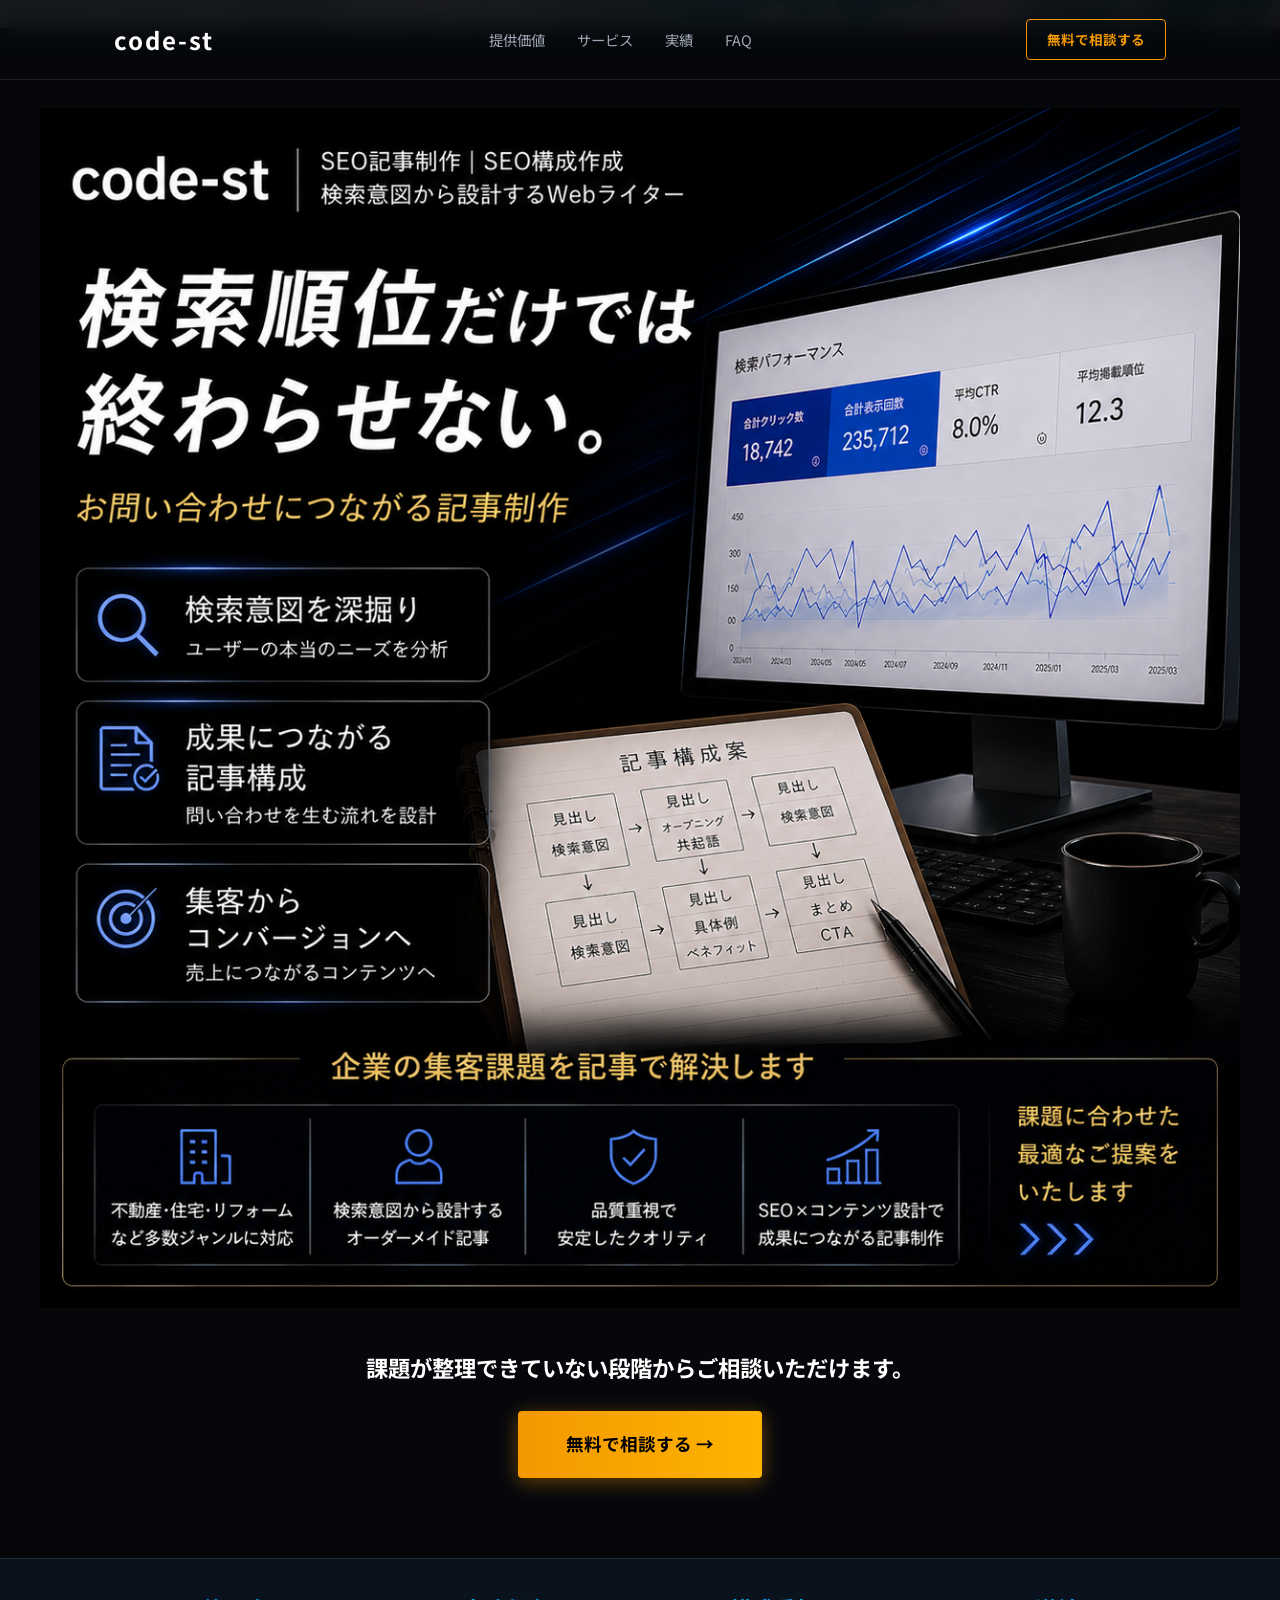
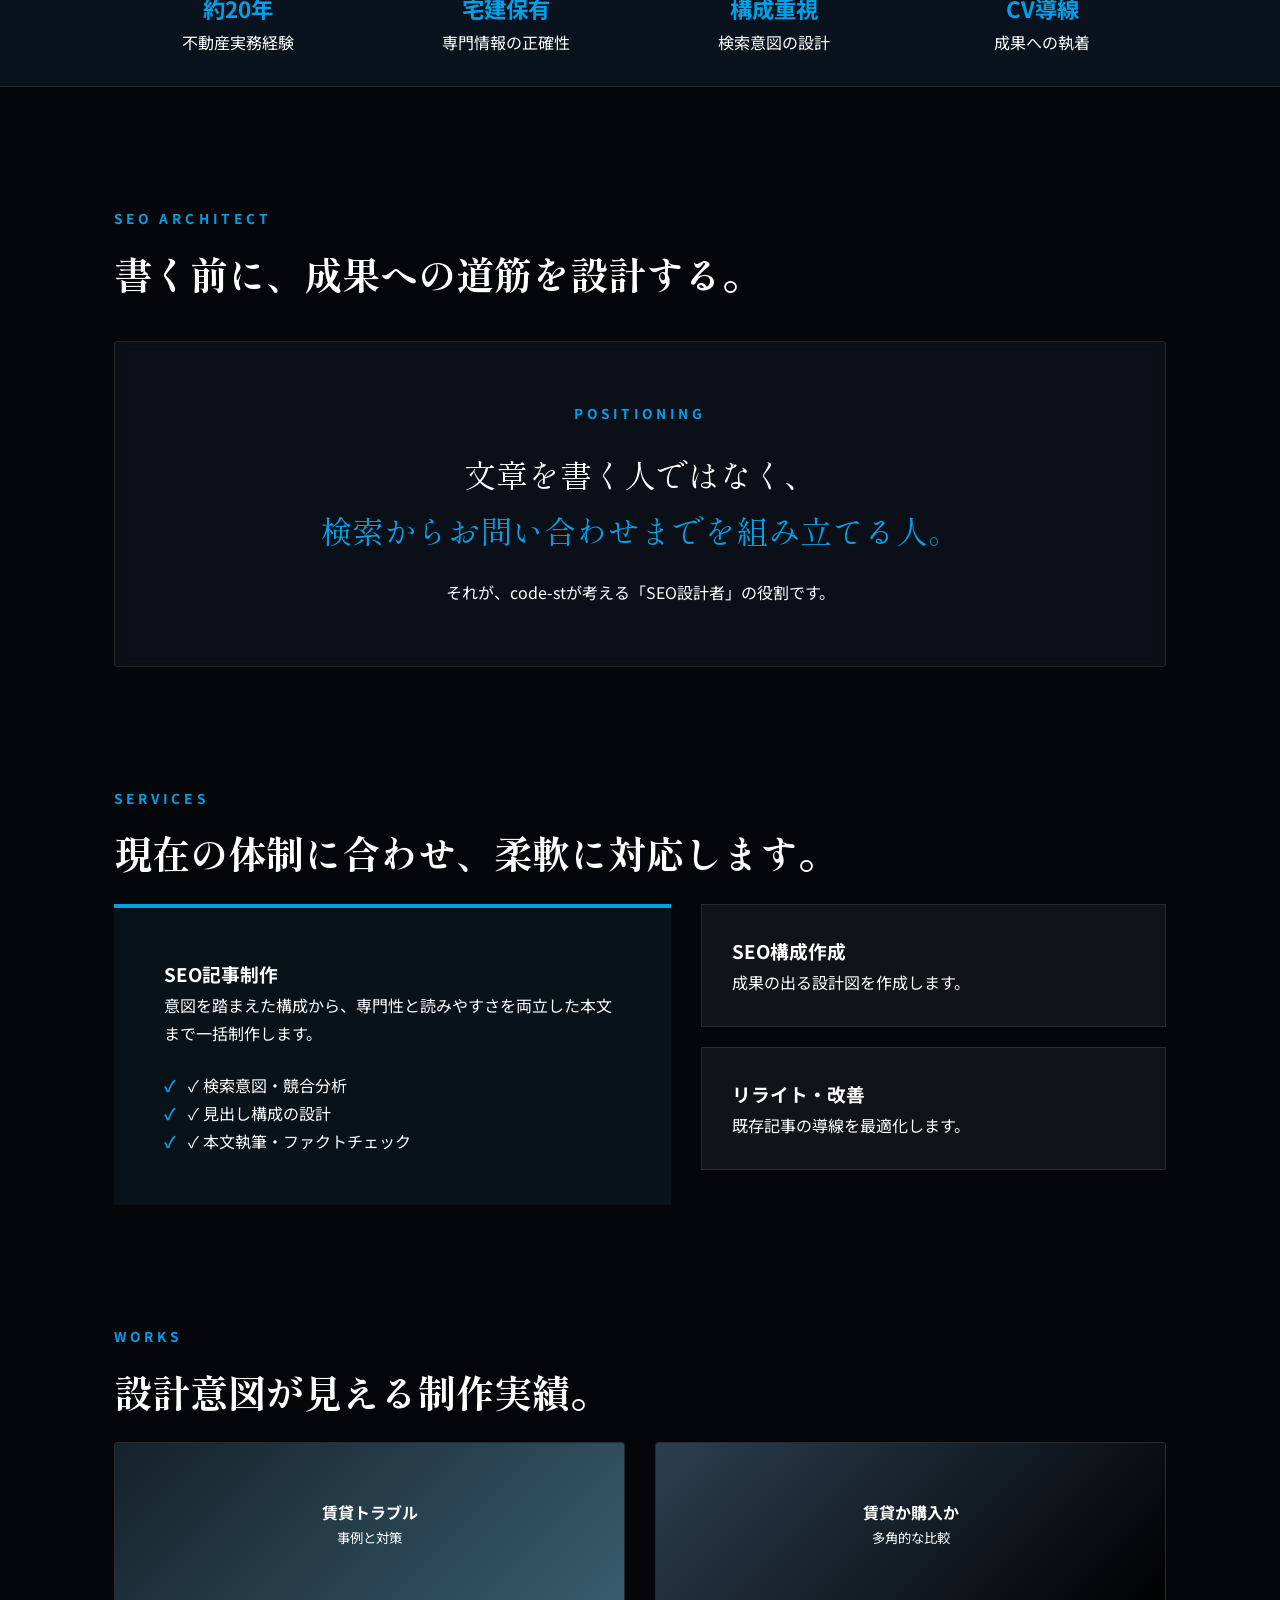
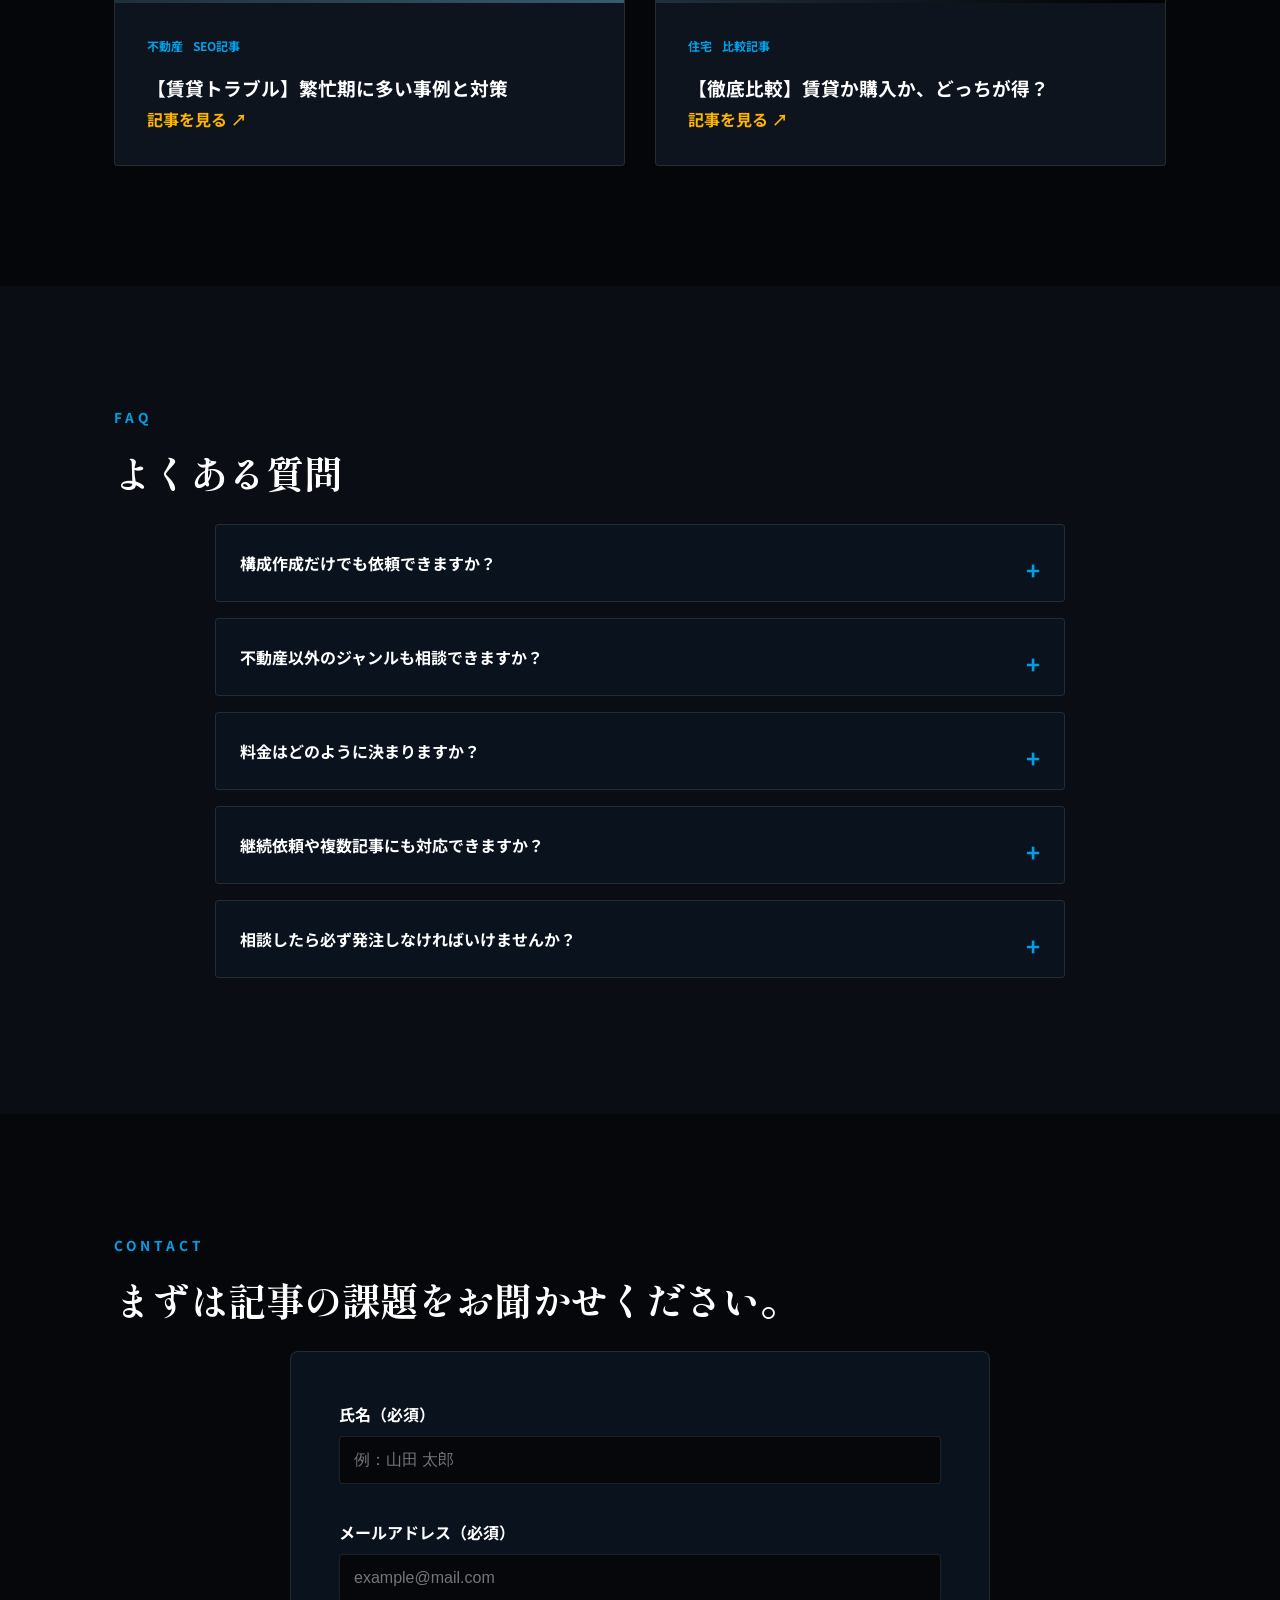
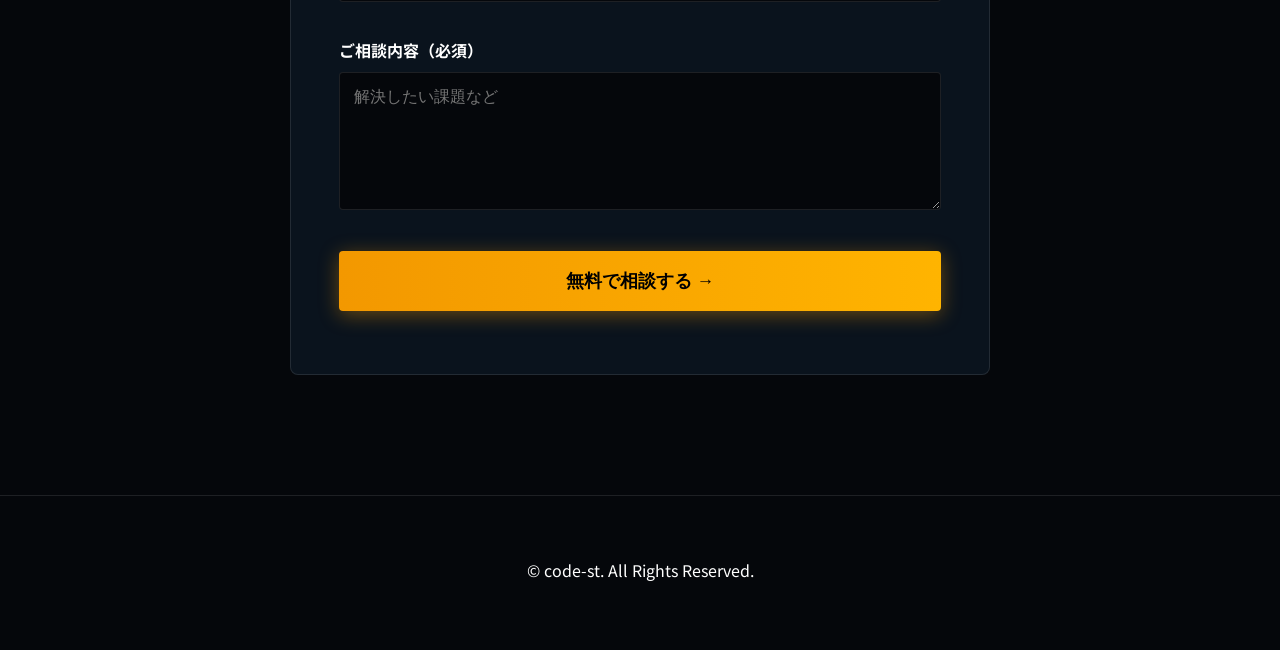
==== commit 7b54ace7: "Update lp-seo.html" ====
--- a/lp-seo.html
+++ b/lp-seo.html
@@ -7,14 +7,6 @@
   <title>SEO記事制作・構成作成｜検索意図からお問い合わせまで設計する code-st</title>
   <meta name="description" content="検索順位だけでは終わらせない。不動産業界20年・宅地建物取引士の知見を活かし、検索意図の分析からCV導線まで一貫対応。成果を設計するSEOライティング。">
   
-  <!-- SEO & OGP -->
-  <meta property="og:type" content="website">
-  <meta property="og:title" content="検索順位だけでは終わらせない。｜code-st SEO記事制作">
-  <meta property="og:description" content="不動産業界20年×宅建士。検索意図から構成・お問い合わせ導線まで設計する。">
-  <meta property="og:image" content="images/fv-main.jpg">
-  <meta name="twitter:card" content="summary_large_image">
-
-  <!-- Fonts -->
   <link rel="preconnect" href="https://fonts.googleapis.com">
   <link rel="preconnect" href="https://fonts.gstatic.com" crossorigin>
   <link href="https://fonts.googleapis.com/css2?family=Noto+Sans+JP:wght@400;500;700&family=Shippori+Mincho:wght@700&display=swap" rel="stylesheet">
@@ -43,16 +35,10 @@
     img { max-width: 100%; height: auto; display: block; }
     a { color: inherit; text-decoration: none; transition: 0.3s; }
 
-    /* Skip Link */
-    .skip-link { position: absolute; top: -100px; left: 0; background: var(--accent-gold); color: #000; padding: 10px; z-index: 2000; }
-    .skip-link:focus { top: 0; }
-
-    /* -----------------------------------------
-       Header
-    ----------------------------------------- */
+    /* Header */
     .site-header {
       height: 80px; display: flex; align-items: center; position: fixed; width: 100%; top: 0; z-index: 1000;
-      background: rgba(5, 7, 11, 0.85); backdrop-filter: blur(12px); border-bottom: 1px solid var(--border);
+      background: rgba(5, 7, 11, 0.9); backdrop-filter: blur(12px); border-bottom: 1px solid var(--border);
     }
     .header-inner { width: 100%; display: flex; justify-content: space-between; align-items: center; }
     .brand { font-size: 1.5rem; font-weight: 700; letter-spacing: 2px; }
@@ -60,74 +46,74 @@
     .desktop-nav a { font-size: 0.9rem; color: var(--text-sub); }
     .desktop-nav a:hover { color: var(--text-main); }
     .header-cta { border: 1px solid var(--accent-gold); color: var(--accent-gold); padding: 8px 20px; border-radius: 4px; font-size: 0.85rem; font-weight: 700; }
-    .header-cta:hover { background: var(--accent-gold); color: #000; }
-
-    /* -----------------------------------------
-       Hero & Trust Strip
-    ----------------------------------------- */
-    .hero { padding-top: 80px; background: #000; position: relative; }
+
+    /* Hero & Trust (最前面レイヤー) */
+    .hero { padding-top: 80px; background: var(--bg-dark); position: relative; z-index: 20; }
     .hero-frame { max-width: 1200px; margin: 0 auto; }
-    .hero-assist { padding: 40px 0 80px; text-align: center; }
-    .hero-assist strong { color: #fff; display: block; font-size: 1.4rem; margin-bottom: 8px; }
-
-    .trust-strip { background: var(--bg-navy); border-top: 1px solid var(--border); border-bottom: 1px solid var(--border); padding: 30px 0; }
+    .hero-assist { padding: 40px 0 80px; text-align: center; background: var(--bg-dark); }
+    .hero-assist strong { color: #fff; display: block; font-size: 1.4rem; margin-bottom: 24px; }
+
+    .trust-strip { background: var(--bg-navy); border-top: 1px solid var(--border); border-bottom: 1px solid var(--border); padding: 30px 0; position: relative; z-index: 20; }
     .trust-grid { display: grid; grid-template-columns: repeat(4, 1fr); gap: 20px; text-align: center; }
     .trust-grid strong { display: block; font-size: 1.4rem; color: var(--accent-blue); }
-    .trust-grid span { font-size: 0.85rem; color: var(--text-sub); }
 
     /* -----------------------------------------
-       Parallax Wrapper (Value to Works)
+       Parallax Logic (中間レイヤー)
     ----------------------------------------- */
-    .parallax-wrapper {
+    .parallax-container {
       position: relative;
-      background-image: url('about-bg.jpg'); 
-      background-attachment: fixed;
-      background-position: center;
-      background-size: cover;
-      background-repeat: no-repeat;
-      z-index: 1;
-    }
-    .parallax-wrapper::before {
-      content: ''; position: absolute; top: 0; left: 0; width: 100%; height: 100%;
-      background: rgba(5, 7, 11, 0.8); z-index: -1;
-    }
-
-    .section { padding: 120px 0; }
+      z-index: 10; /* Heroより低く、背景より高く */
+      overflow: hidden;
+    }
+    .parallax-bg {
+      position: absolute; top: 0; left: 0; width: 100%; height: 100%; z-index: -1;
+    }
+    .parallax-bg-inner {
+      position: fixed; /* これで固定される */
+      top: 0; left: 0; width: 100%; height: 100%;
+      background-image: url('about-bg.jpg');
+      background-position: center; background-size: cover; background-repeat: no-repeat;
+    }
+    .parallax-overlay {
+      position: absolute; top: 0; left: 0; width: 100%; height: 100%;
+      background: rgba(5, 7, 11, 0.8); z-index: 0;
+    }
+    .parallax-content { position: relative; z-index: 1; }
+
+    /* Inside Parallax Design */
+    .section-parallax { padding: 120px 0; background: transparent; }
     .eyebrow { display: block; font-size: 0.85rem; color: var(--accent-blue); letter-spacing: 0.3em; margin-bottom: 16px; font-weight: 700; text-transform: uppercase; }
     h2 { font-family: var(--font-mincho); font-size: 2.4rem; line-height: 1.4; margin-bottom: 24px; }
-    .section-heading-center { text-align: center; margin-bottom: 80px; }
-
-    /* Value / Definition */
+    
     .definition {
       margin-top: 40px; padding: 60px; background: rgba(15, 23, 33, 0.6);
       border: 1px solid var(--border); text-align: center; border-radius: 4px; backdrop-filter: blur(8px);
     }
-    .definition-main { font-size: 2.2rem; font-family: var(--font-mincho); margin: 20px 0; line-height: 1.5; }
-    .definition-main em { font-style: normal; color: var(--accent-blue); text-shadow: 0 0 15px rgba(0, 160, 233, 0.4); }
-
-    /* Services */
+    .definition-main { font-size: 2rem; font-family: var(--font-mincho); margin: 20px 0; }
+    .definition-main em { font-style: normal; color: var(--accent-blue); }
+
     .service-showcase { display: grid; grid-template-columns: 1.2fr 1fr; gap: 30px; }
-    .service-main { background: rgba(10, 19, 29, 0.85); padding: 50px; border-top: 4px solid var(--accent-blue); backdrop-filter: blur(5px); }
+    .service-main { background: rgba(10, 19, 29, 0.85); padding: 50px; border-top: 4px solid var(--accent-blue); }
     .service-main ul { list-style: none; margin-top: 24px; }
     .service-main li::before { content: "✓"; color: var(--accent-blue); margin-right: 12px; font-weight: bold; }
-    .service-side article { background: rgba(255,255,255,0.05); padding: 30px; border: 1px solid var(--border); margin-bottom: 20px; backdrop-filter: blur(5px); }
-
-    /* Works Grid */
+    .service-side article { background: rgba(255,255,255,0.05); padding: 30px; border: 1px solid var(--border); margin-bottom: 20px; }
+
+    /* Works Grid (LP用) */
     .works-grid { display: grid; grid-template-columns: 1fr 1fr; gap: 30px; }
-    .work-card { background: rgba(15, 23, 33, 0.9); border: 1px solid var(--border); border-radius: 4px; overflow: hidden; display: flex; flex-direction: column; transition: 0.3s; }
-    .work-card:hover { border-color: var(--accent-blue); transform: translateY(-5px); }
+    .work-card { background: rgba(15, 23, 33, 0.9); border: 1px solid var(--border); border-radius: 4px; overflow: hidden; display: flex; flex-direction: column; }
     .work-thumb {
       height: 160px; display: flex; flex-direction: column; justify-content: center; align-items: center;
       background: linear-gradient(135deg, rgba(22, 34, 42, 0.95), rgba(58, 96, 115, 0.95)); padding: 20px; text-align: center;
     }
-    .work-thumb strong { font-size: 1.4rem; font-family: var(--font-mincho); margin: 8px 0; }
     .work-body { padding: 32px; flex-grow: 1; }
     .work-meta { display: flex; gap: 10px; margin-bottom: 16px; font-size: 0.75rem; color: var(--accent-blue); font-weight: 700; }
 
     /* -----------------------------------------
-       FAQ & Contact
+       FAQ & Contact (最前面レイヤー)
     ----------------------------------------- */
+    .section-solid { padding: 120px 0; background: var(--bg-dark); position: relative; z-index: 20; }
     .section-light { background: #0a0e14; }
+    
     .faq-list { max-width: 850px; margin: 0 auto; }
     .faq-item { background: var(--bg-navy); border: 1px solid var(--border); margin-bottom: 16px; border-radius: 4px; }
     .faq-item summary {
@@ -136,37 +122,30 @@
     .faq-item summary::-webkit-details-marker { display: none; }
     .faq-item summary::after { content: '+'; position: absolute; right: 24px; color: var(--accent-blue); font-size: 1.5rem; }
     .faq-item[open] summary::after { content: '-'; }
-    .faq-item p { padding: 0 24px 24px; color: var(--text-sub); font-size: 0.95rem; line-height: 1.8; }
+    .faq-item p { padding: 0 24px 24px; color: var(--text-sub); font-size: 0.95rem; }
 
     /* Buttons */
     .button { display: inline-block; padding: 18px 48px; border-radius: 4px; font-weight: 700; font-size: 1.1rem; transition: 0.3s; cursor: pointer; border: none; text-align: center; }
     .button-gold { background: linear-gradient(90deg, var(--accent-gold), var(--accent-gold-light)); color: #000; box-shadow: 0 4px 20px rgba(243, 152, 0, 0.4); }
-    .button-gold:hover { transform: translateY(-3px); opacity: 0.95; }
-
-    /* Form */
+    .button-gold:hover { transform: translateY(-3px); }
+
+    /* Contact Form */
     .contact-form { background: var(--bg-navy); padding: 48px; border-radius: 8px; border: 1px solid var(--border); max-width: 700px; margin: 0 auto; }
     .contact-form label { display: block; margin-bottom: 10px; font-weight: 700; }
     .contact-form input, .contact-form textarea { width: 100%; background: #05070b; border: 1px solid var(--border); color: #fff; padding: 14px; margin-top: 8px; margin-bottom: 24px; border-radius: 4px; font-size: 1rem; }
-    .contact-form input:focus, .contact-form textarea:focus { border-color: var(--accent-blue); outline: none; }
-
-    /* Mobile Fixed CTA */
+
     .mobile-fixed-cta { display: none; position: fixed; bottom: 20px; left: 20px; right: 20px; z-index: 1500; }
-    .mobile-fixed-cta a { background: var(--accent-gold); color: #000; text-align: center; display: block; padding: 16px; border-radius: 50px; font-weight: 700; text-decoration: none; box-shadow: 0 4px 20px rgba(0,0,0,0.6); }
-
-    /* Animations */
+    .mobile-fixed-cta a { background: var(--accent-gold); color: #000; text-align: center; display: block; padding: 16px; border-radius: 50px; font-weight: 700; }
+
     .reveal { opacity: 0; transform: translateY(30px); transition: 1s ease-out; }
     .reveal.active { opacity: 1; transform: translateY(0); }
 
     @media (max-width: 992px) {
-      .service-showcase, .works-grid { grid-template-columns: 1fr; }
-      .trust-grid { grid-template-columns: 1fr 1fr; }
+      .service-showcase, .works-grid, .trust-grid { grid-template-columns: 1fr; }
       .desktop-nav, .header-cta { display: none; }
       .mobile-fixed-cta { display: block; }
-      .parallax-wrapper { background-attachment: scroll; }
       h2 { font-size: 1.8rem; }
-      .definition-main { font-size: 1.6rem; }
-      .contact-form { padding: 30px 20px; }
-      .section { padding: 80px 0; }
+      .section-parallax, .section-solid { padding: 80px 0; }
     }
   </style>
 </head>
@@ -187,10 +166,10 @@
   </header>
 
   <main id="main">
-    <!-- Hero Section -->
+    <!-- Hero (常に最前面) -->
     <section class="hero" id="top">
       <div class="hero-frame">
-        <img src="ChatGPT Image 2026年7月11日 14_25_20.png" alt="code-st 検索順位だけでは終わらせない。お問い合わせにつながる記事制作" fetchpriority="high">
+        <img src="ChatGPT Image 2026年7月11日 14_25_20.png" alt="code-st 検索順位だけでは終わらせない">
       </div>
       <div class="hero-assist container">
         <p><strong>課題が整理できていない段階からご相談いただけます。</strong></p>
@@ -198,7 +177,7 @@
       </div>
     </section>
 
-    <!-- Trust Strip -->
+    <!-- Trust Strip (常に最前面) -->
     <section class="trust-strip">
       <div class="container trust-grid">
         <div><strong>約20年</strong><span>不動産実務経験</span></div>
@@ -208,81 +187,82 @@
       </div>
     </section>
 
-    <!-- Parallax Wrapper (Value to Works) -->
-    <div class="parallax-wrapper">
+    <!-- Parallax Wrapper (Value 〜 Works) -->
+    <div class="parallax-container">
+      <div class="parallax-bg"><div class="parallax-bg-inner"></div></div>
+      <div class="parallax-overlay"></div>
       
-      <!-- Value Section -->
-      <section class="section" id="value">
-        <div class="container">
-          <div class="section-heading-center reveal">
-            <span class="eyebrow">SEO ARCHITECT</span>
-            <h2>書く前に、成果への道筋を設計する。</h2>
-            <div class="definition">
-              <p class="eyebrow">POSITIONING</p>
-              <p class="definition-main">文章を書く人ではなく、<br><em>検索からお問い合わせまでを組み立てる人。</em></p>
-              <p>それが、code-stが提供する「戦略的SEO設計」の核心です。</p>
+      <div class="parallax-content">
+        <!-- Value -->
+        <section class="section-parallax" id="value">
+          <div class="container">
+            <div class="section-heading-center reveal">
+              <span class="eyebrow">SEO ARCHITECT</span>
+              <h2>書く前に、成果への道筋を設計する。</h2>
+              <div class="definition">
+                <p class="eyebrow">POSITIONING</p>
+                <p class="definition-main">文章を書く人ではなく、<br><em>検索からお問い合わせまでを組み立てる人。</em></p>
+                <p>それが、code-stが考える「SEO設計者」の役割です。</p>
+              </div>
             </div>
           </div>
-        </div>
-      </section>
-
-      <!-- Services Section -->
-      <section class="section" id="services" style="padding-top: 0;">
-        <div class="container">
-          <div class="section-heading-center reveal">
+        </section>
+
+        <!-- Services -->
+        <section class="section-parallax" id="services" style="padding-top: 0;">
+          <div class="container reveal">
             <span class="eyebrow">SERVICES</span>
-            <h2>現在の編集体制に合わせ、柔軟に対応します。</h2>
-          </div>
-          <div class="service-showcase">
-            <article class="service-main reveal">
-              <h3>SEO記事制作</h3>
-              <p>検索意図を踏まえた構成から、専門性と読みやすさを両立した本文まで一括制作します。</p>
-              <ul>
-                <li>検索意図・競合分析の徹底</li>
-                <li>読者心理に基づいた見出し設計</li>
-                <li>宅建士による正確な本文執筆</li>
-              </ul>
-            </article>
-            <div class="service-side">
-              <article class="reveal"><h3>SEO構成作成</h3><p>ライターが迷わず執筆でき、読者が納得できる「勝てる設計図」を作成します。</p></article>
-              <article class="reveal"><h3>リライト・改善</h3><p>既存記事の構造や導線を最適化し、お問い合わせ率（CVR）を向上させます。</p></article>
+            <h2>現在の体制に合わせ、柔軟に対応します。</h2>
+            <div class="service-showcase">
+              <article class="service-main reveal">
+                <h3>SEO記事制作</h3>
+                <p>意図を踏まえた構成から、専門性と読みやすさを両立した本文まで一括制作します。</p>
+                <ul>
+                  <li>✓ 検索意図・競合分析</li>
+                  <li>✓ 見出し構成の設計</li>
+                  <li>✓ 本文執筆・ファクトチェック</li>
+                </ul>
+              </article>
+              <div class="service-side">
+                <article class="reveal"><h3>SEO構成作成</h3><p>成果の出る設計図を作成します。</p></article>
+                <article class="reveal"><h3>リライト・改善</h3><p>既存記事の導線を最適化します。</p></article>
+              </div>
             </div>
           </div>
-        </div>
-      </section>
-
-      <!-- Works Section -->
-      <section class="section" id="works" style="padding-top: 0;">
-        <div class="container">
-          <div class="section-heading-center reveal">
-            <span class="eyebrow">WORKS</span>
-            <h2>設計意図が見える制作実績。</h2>
+        </section>
+
+        <!-- Works (LP用実績) -->
+        <section class="section-parallax" id="works" style="padding-top: 0;">
+          <div class="container">
+            <div class="section-heading-center reveal">
+              <span class="eyebrow">WORKS</span>
+              <h2>設計意図が見える制作実績。</h2>
+            </div>
+            <div class="works-grid">
+              <article class="work-card reveal">
+                <div class="work-thumb"><strong>賃貸トラブル</strong><small>事例と対策</small></div>
+                <div class="work-body">
+                  <div class="work-meta"><span>不動産</span><span>SEO記事</span></div>
+                  <h3>【賃貸トラブル】繁忙期に多い事例と対策</h3>
+                  <a href="https://note.com/merry_ivy6817/n/n526fb288dc2a" target="_blank" style="color:var(--accent-gold-light); font-weight:700;">記事を見る ↗</a>
+                </div>
+              </article>
+              <article class="work-card reveal">
+                <div class="work-thumb" style="background:linear-gradient(135deg, #2c3e50, #000);"><strong>賃貸か購入か</strong><small>多角的な比較</small></div>
+                <div class="work-body">
+                  <div class="work-meta"><span>住宅</span><span>比較記事</span></div>
+                  <h3>【徹底比較】賃貸か購入か、どっちが得？</h3>
+                  <a href="https://note.com/merry_ivy6817/n/n1859886c29ca" target="_blank" style="color:var(--accent-gold-light); font-weight:700;">記事を見る ↗</a>
+                </div>
+              </article>
+            </div>
           </div>
-          <div class="works-grid">
-            <article class="work-card reveal">
-              <div class="work-thumb"><strong>賃貸トラブル</strong><small>事例と対策</small></div>
-              <div class="work-body">
-                <div class="work-meta"><span>不動産</span><span>SEO記事</span></div>
-                <h3>【賃貸トラブル】繁忙期に多い事例と対策</h3>
-                <a href="https://note.com/merry_ivy6817/n/n526fb288dc2a" target="_blank" style="color:var(--accent-gold-light); font-weight:700;">記事を見る ↗</a>
-              </div>
-            </article>
-            <article class="work-card reveal">
-              <div class="work-thumb" style="background:linear-gradient(135deg, #2c3e50, #000);"><strong>賃貸か購入か</strong><small>多角的な比較</small></div>
-              <div class="work-body">
-                <div class="work-meta"><span>住宅</span><span>比較記事</span></div>
-                <h3>【徹底比較】賃貸か購入か、どっちが得？</h3>
-                <a href="https://note.com/merry_ivy6817/n/n1859886c29ca" target="_blank" style="color:var(--accent-gold-light); font-weight:700;">記事を見る ↗</a>
-              </div>
-            </article>
-          </div>
-        </div>
-      </section>
-
-    </div> <!-- Parallax Wrapper End -->
-
-    <!-- FAQ Section -->
-    <section class="section section-light" id="faq">
+        </section>
+      </div>
+    </div>
+
+    <!-- FAQ (ここから再度 最前面) -->
+    <section class="section-solid section-light" id="faq">
       <div class="container">
         <div class="section-heading-center reveal">
           <span class="eyebrow">FAQ</span>
@@ -295,11 +275,11 @@
           </details>
           <details class="faq-item reveal">
             <summary>不動産以外のジャンルも相談できますか？</summary>
-            <p>はい。住宅・リフォーム・暮らし・ビジネスなども対応しています。専門性や調査範囲を確認し、責任を持って対応可能な案件のみお引き受けします。</p>
+            <p>はい。住宅・リフォーム・暮らし・ビジネスなども対応しています。責任を持って対応可能な案件のみお引き受けします。</p>
           </details>
           <details class="faq-item reveal">
             <summary>料金はどのように決まりますか？</summary>
-            <p>文字数だけでなく、構成作成、調査量、専門性、画像対応、納期などを踏まえてお見積りします。まずはご希望をお聞かせください。</p>
+            <p>文字数だけでなく、構成作成、調査量、専門性、画像対応、納期などを踏まえてお見積りします。まずはご相談ください。</p>
           </details>
           <details class="faq-item reveal">
             <summary>継続依頼や複数記事にも対応できますか？</summary>
@@ -307,55 +287,43 @@
           </details>
           <details class="faq-item reveal">
             <summary>相談したら必ず発注しなければいけませんか？</summary>
-            <p>いいえ。ご相談内容を確認し、双方が納得できる場合にのみ進行します。まずは課題整理だけでも問題ありません。</p>
+            <p>いいえ。ご相談内容を確認し、双方が納得できる場合に進行します。まずはお悩みをお聞かせください。</p>
           </details>
         </div>
       </div>
     </section>
 
-    <!-- Contact Section -->
-    <section class="section" id="contact">
+    <!-- Contact -->
+    <section class="section-solid" id="contact">
       <div class="container">
         <div class="section-heading-center reveal">
           <span class="eyebrow">CONTACT</span>
           <h2>まずは記事の課題をお聞かせください。</h2>
-          <p style="color:var(--text-sub); margin-top:10px;">現在の課題に合わせて、最適な設計をご提案いたします。</p>
         </div>
-        
-        <!-- Formspree 送信先設定済み -->
-        <form class="contact-form reveal" id="contact-form" action="https://formspree.io/f/xkovabrp" method="POST"> method="POST">
+        <form class="contact-form reveal" id="my-form" action="https://formspree.io/f/xkovabrp" method="POST">
           <label>氏名（必須）<input type="text" name="name" required placeholder="例：山田 太郎"></label>
           <label>メールアドレス（必須）<input type="email" name="email" required placeholder="example@mail.com"></label>
-          <label>ご相談内容（必須）<textarea name="message" rows="6" required placeholder="解決したい課題、希望本数、納期などをご記入ください。"></textarea></label>
-          
-          <input type="text" name="_gotcha" style="display:none">
-          
+          <label>ご相談内容（必須）<textarea name="message" rows="6" required placeholder="解決したい課題など"></textarea></label>
           <button class="button button-gold" type="submit" id="submit-btn" style="width:100%">無料で相談する →</button>
-          <p id="form-status" style="margin-top: 20px; text-align: center; font-weight: bold;"></p>
+          <p id="form-status" style="margin-top: 15px; text-align: center; font-weight: bold;"></p>
         </form>
       </div>
     </section>
   </main>
 
-  <footer style="padding: 60px 0; border-top: 1px solid var(--border); text-align: center; color: var(--text-sub); font-size: 0.9rem;">
-    <div class="container">
-      <p>© code-st. All Rights Reserved.</p>
-    </div>
+  <footer style="padding: 60px 0; border-top: 1px solid var(--border); text-align: center; background: var(--bg-dark); position: relative; z-index: 20;">
+    <p>© code-st. All Rights Reserved.</p>
   </footer>
 
   <div class="mobile-fixed-cta"><a href="#contact">無料で相談する →</a></div>
 
   <script>
-    // スクロールアニメーション（Reveal）
     const observer = new IntersectionObserver((entries) => {
-      entries.forEach(entry => {
-        if (entry.isIntersecting) entry.target.classList.add('active');
-      });
+      entries.forEach(entry => { if (entry.isIntersecting) entry.target.classList.add('active'); });
     }, { threshold: 0.1 });
     document.querySelectorAll('.reveal').forEach(el => observer.observe(el));
 
-    // Formspree 送信処理
-    const form = document.getElementById("contact-form");
+    const form = document.getElementById("my-form");
     const status = document.getElementById("form-status");
     const btn = document.getElementById("submit-btn");
 
@@ -363,8 +331,6 @@
       event.preventDefault();
       btn.disabled = true;
       btn.innerText = "送信中...";
-      status.innerHTML = "メッセージを送信しています...";
-      
       const data = new FormData(event.target);
       fetch(event.target.action, {
         method: form.method,
@@ -373,20 +339,15 @@
       }).then(response => {
         if (response.ok) {
           status.style.color = "#00a0e9";
-          status.innerHTML = "ありがとうございます！お問い合わせを受け付けました。";
+          status.innerHTML = "お問い合わせを受け付けました。";
           form.reset();
           btn.innerText = "送信完了";
         } else {
           status.style.color = "#e74c3c";
           status.innerHTML = "エラーが発生しました。再度お試しください。";
-          btn.innerText = "再試行する";
           btn.disabled = false;
         }
-      }).catch(error => {
-        status.style.color = "#e74c3c";
-        status.innerHTML = "ネットワークエラーが発生しました。";
-        btn.disabled = false;
-      });
+      }).catch(error => { status.innerHTML = "ネットワークエラーです。"; btn.disabled = false; });
     }
     form.addEventListener("submit", handleSubmit);
   </script>
